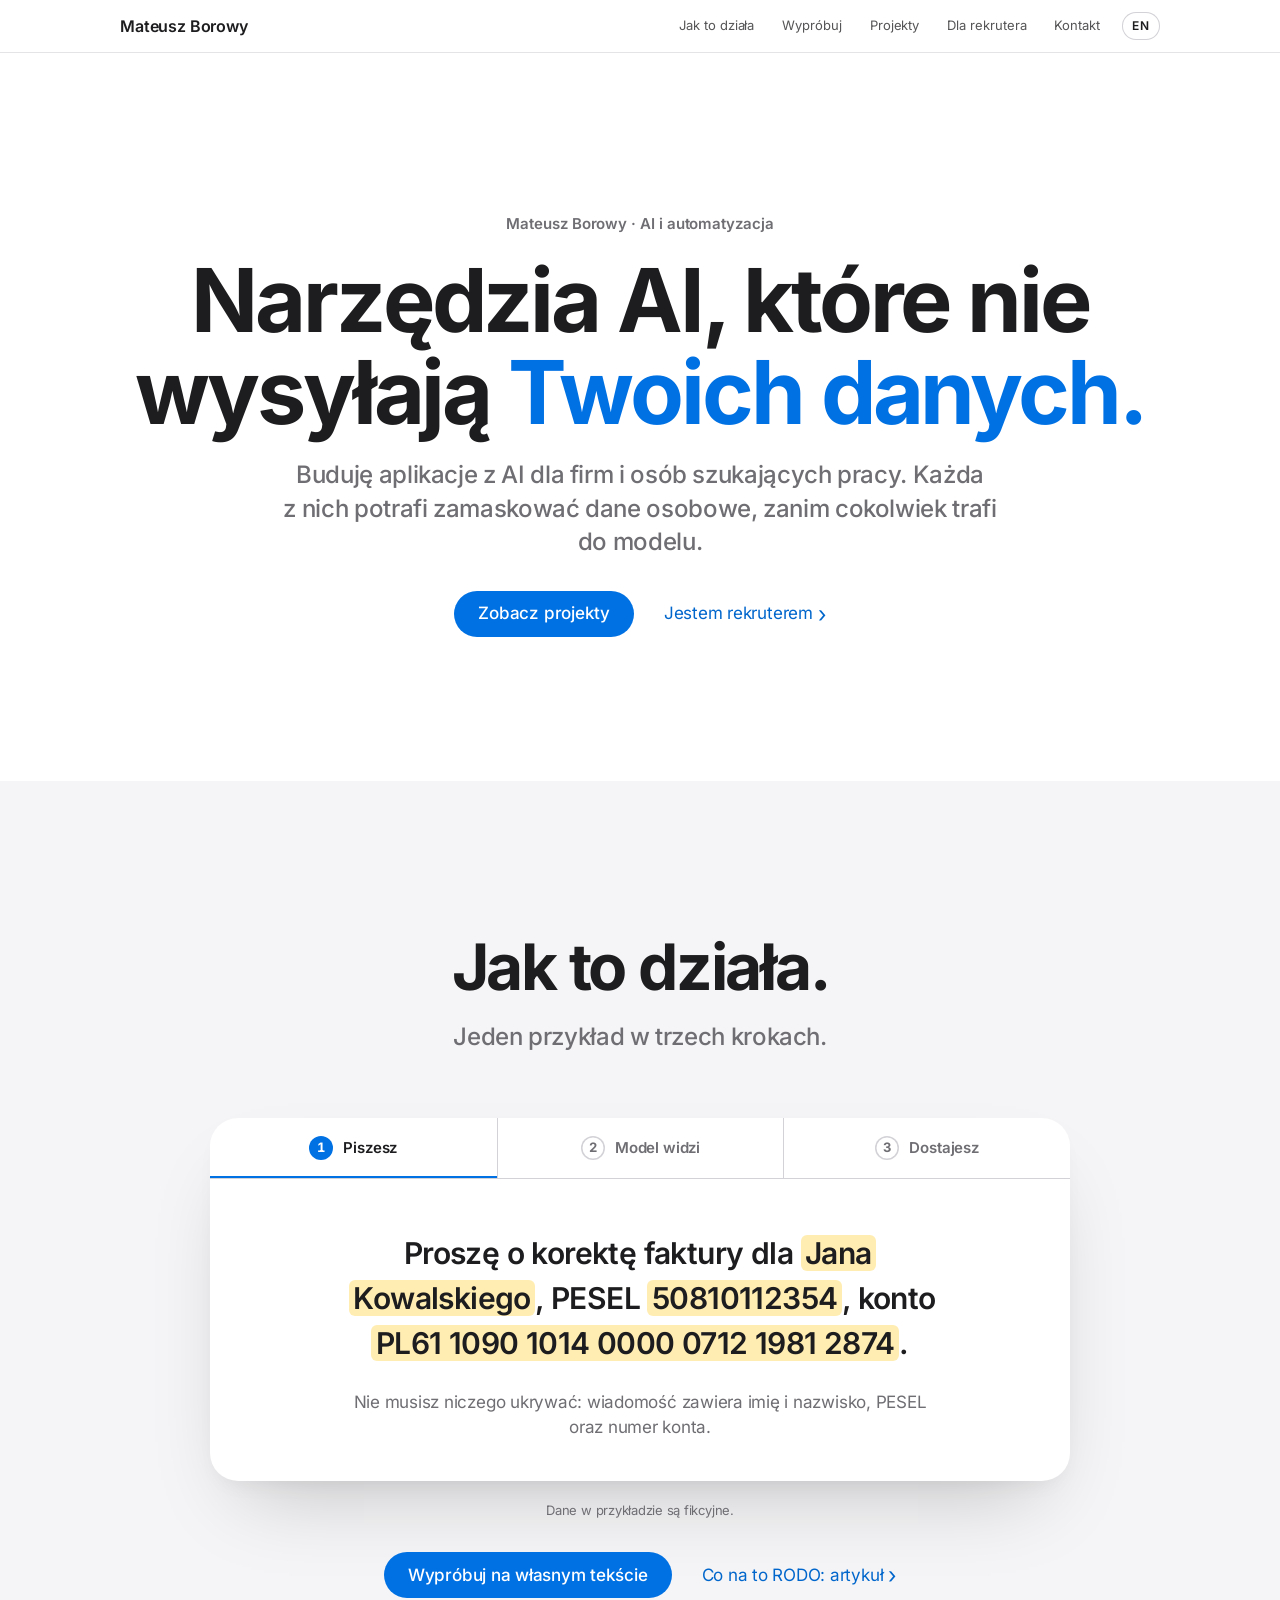
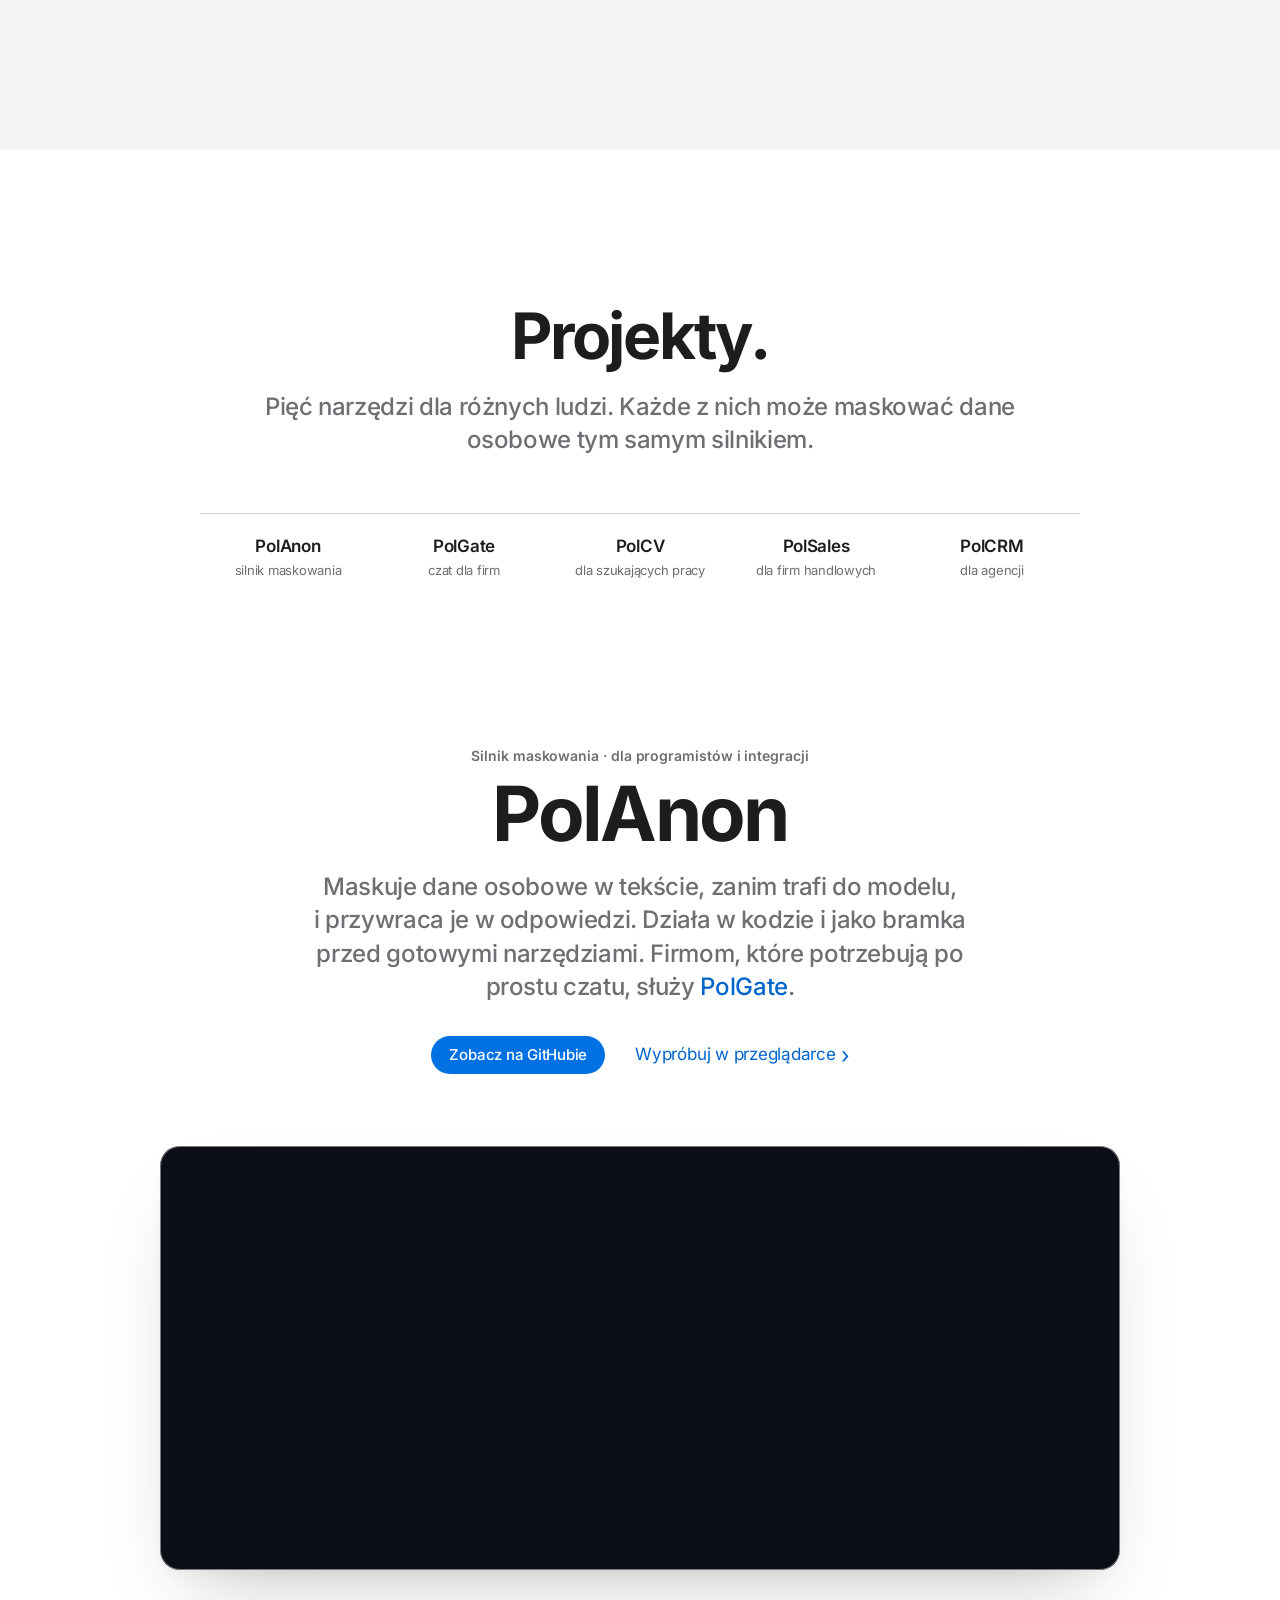
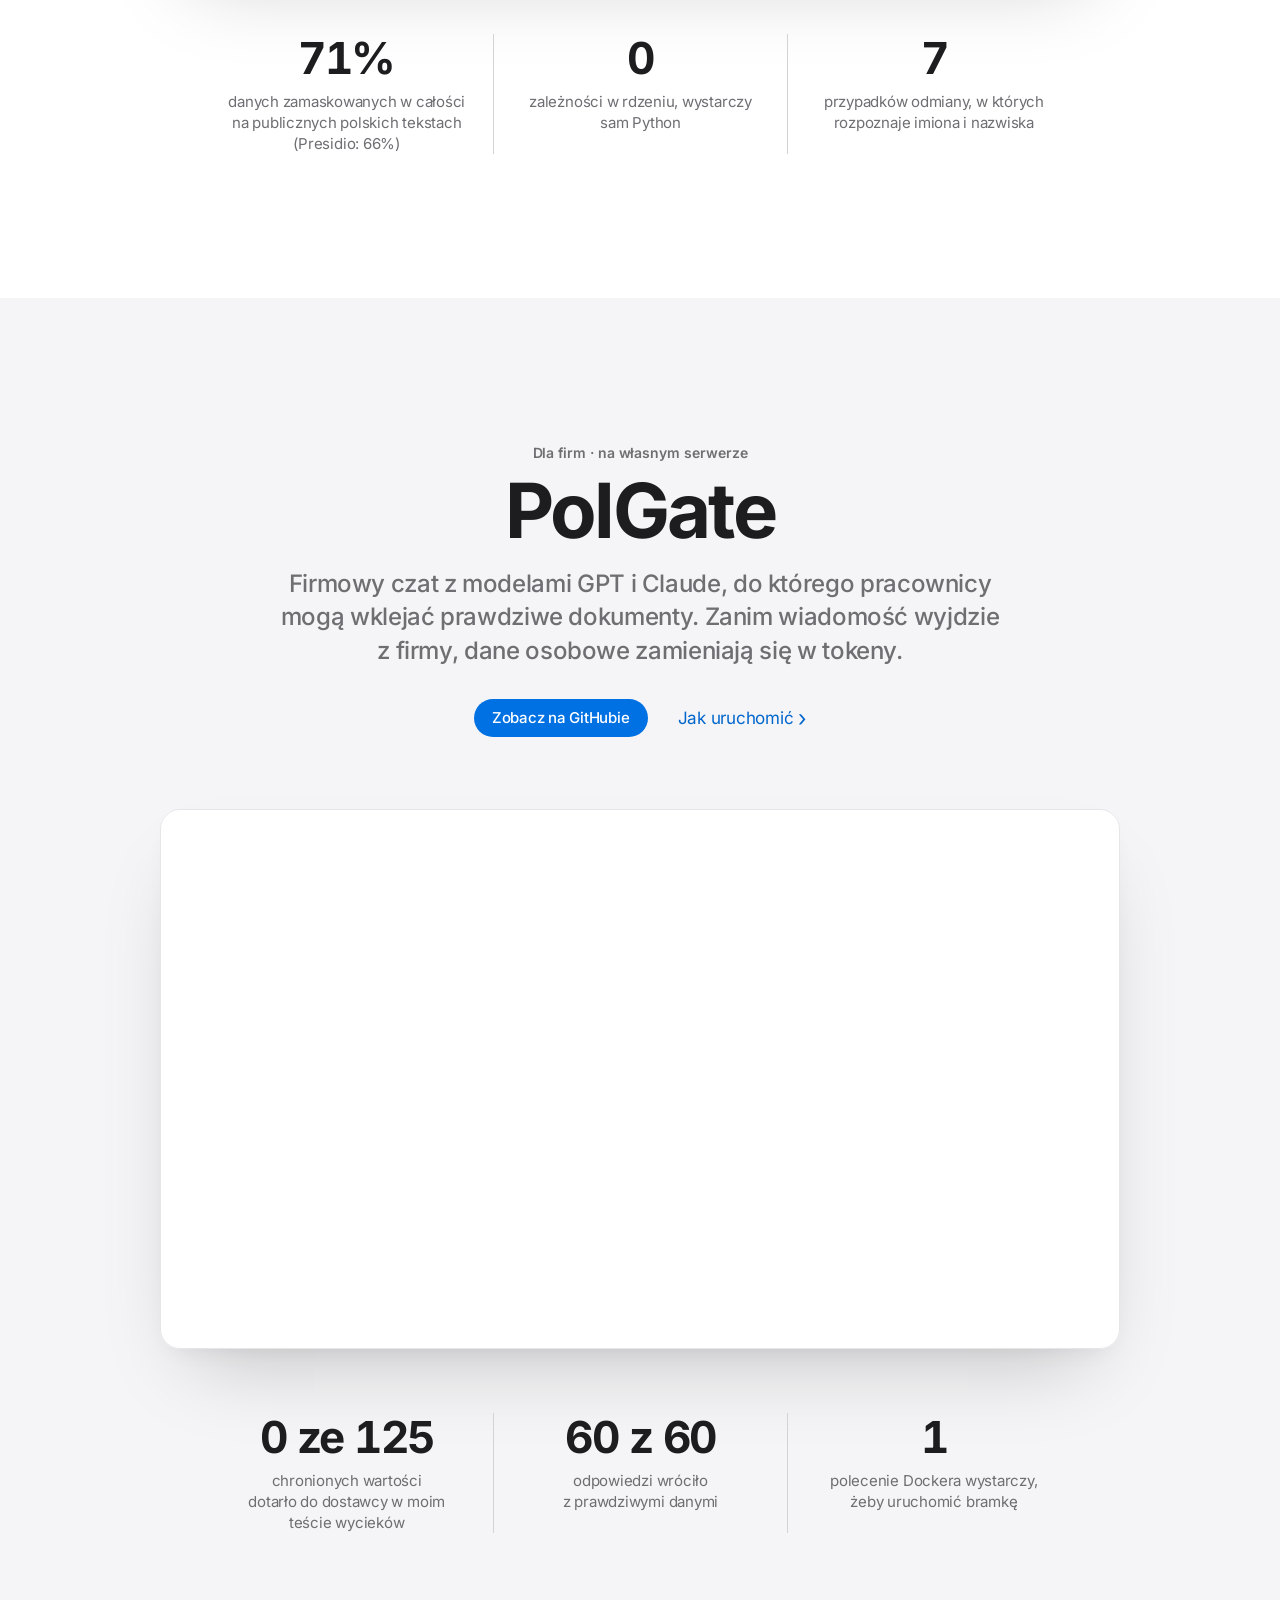
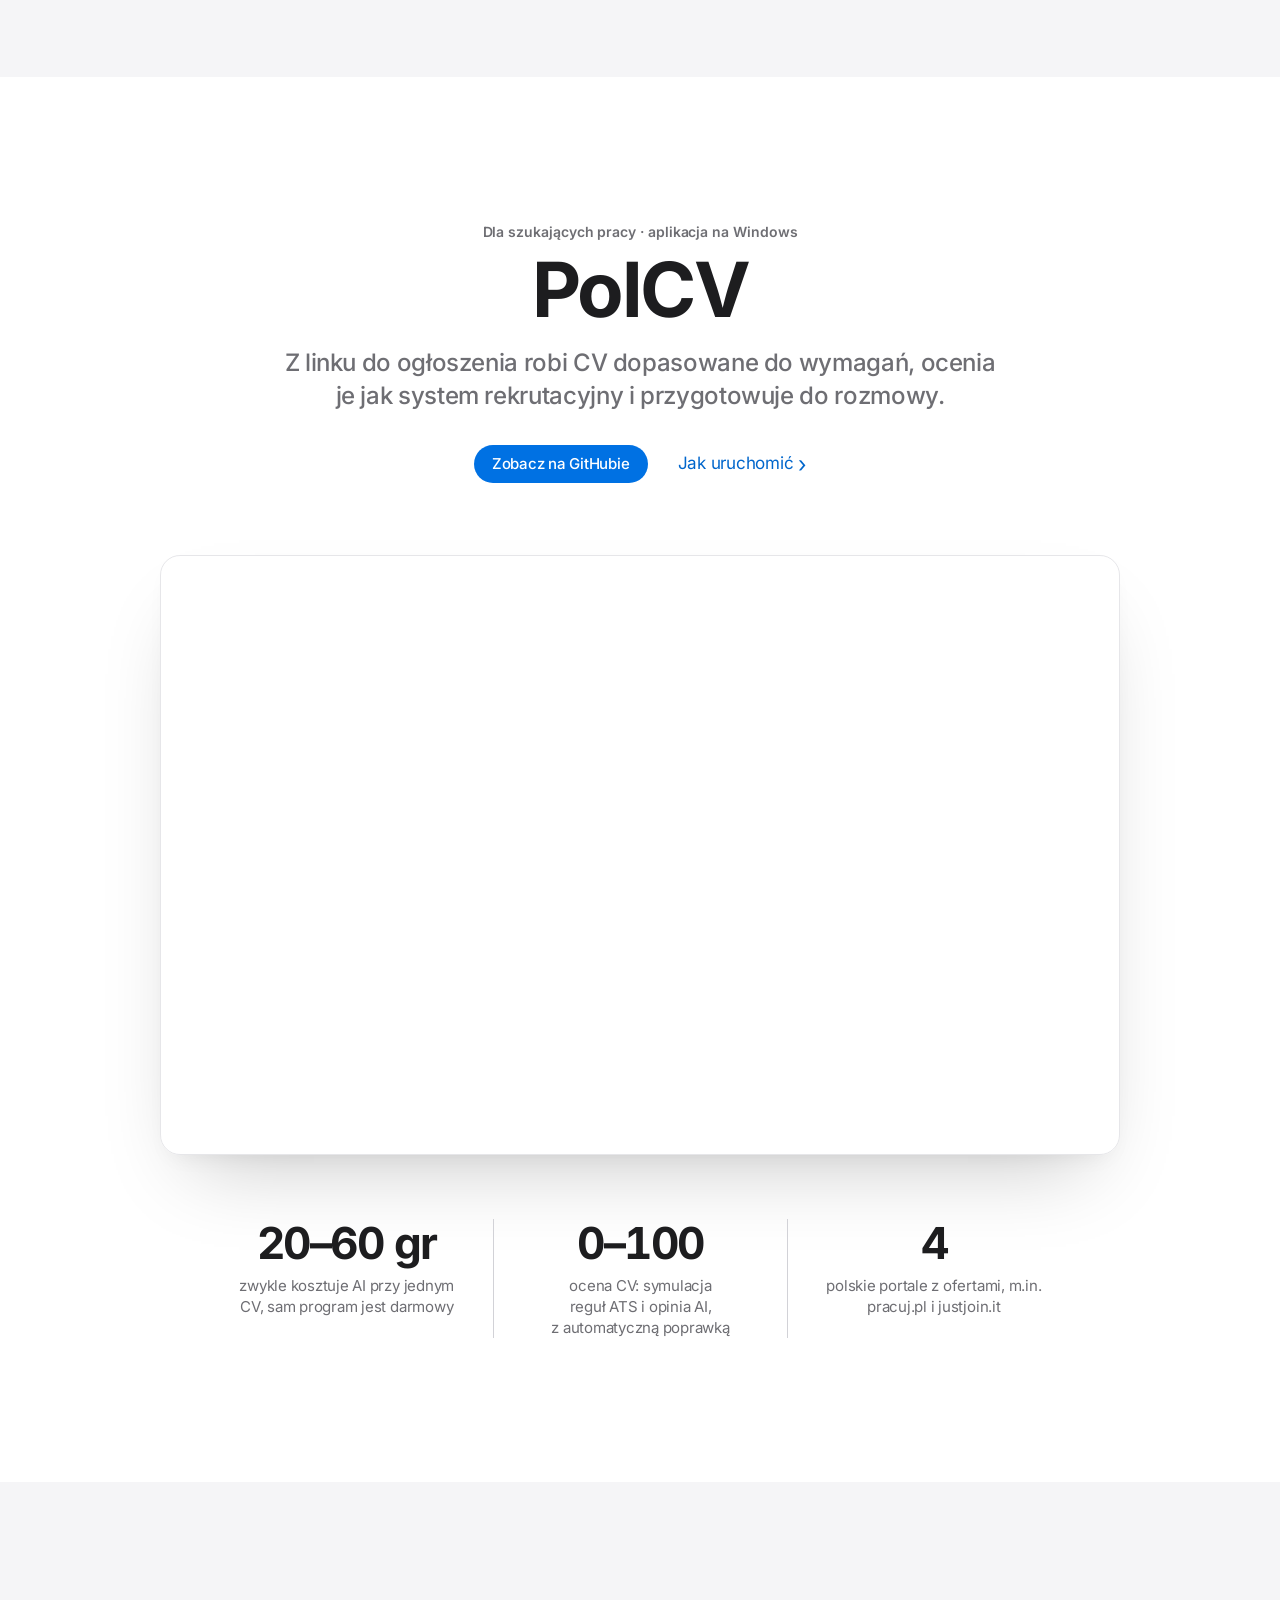
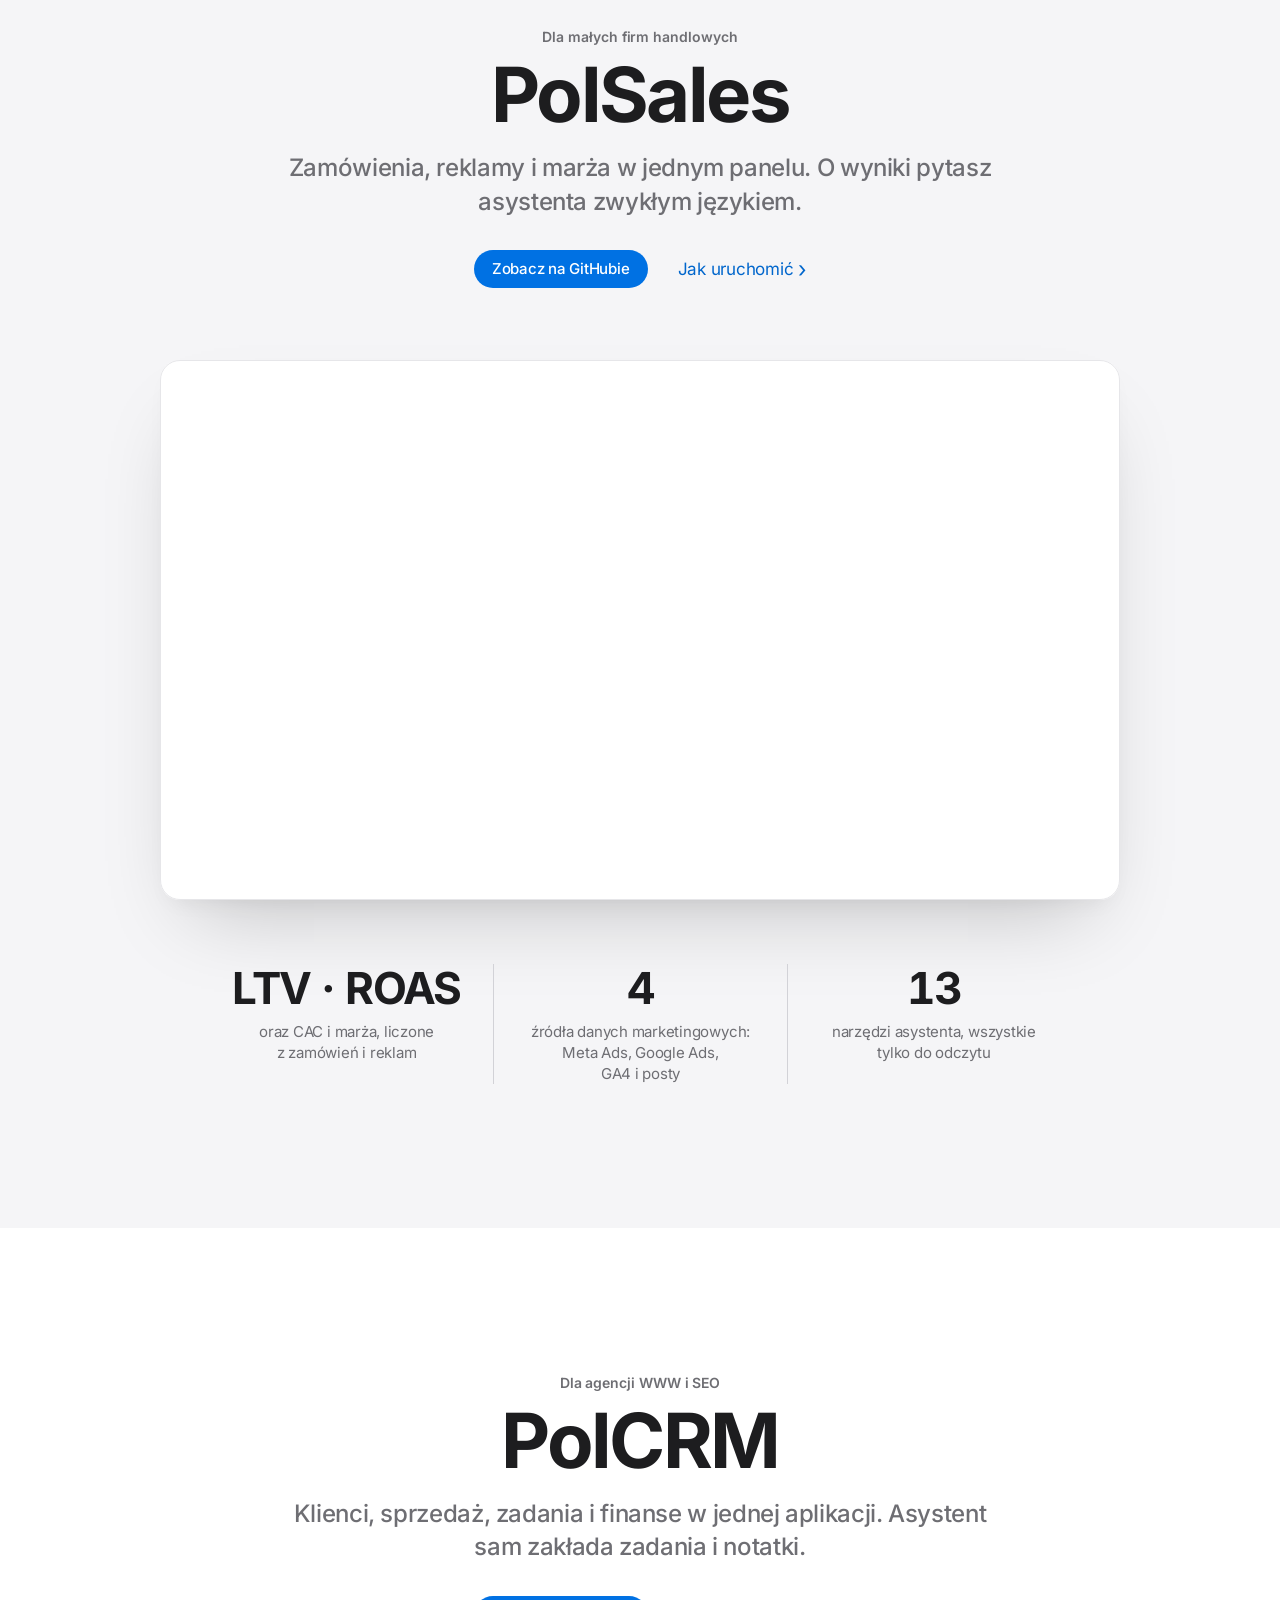
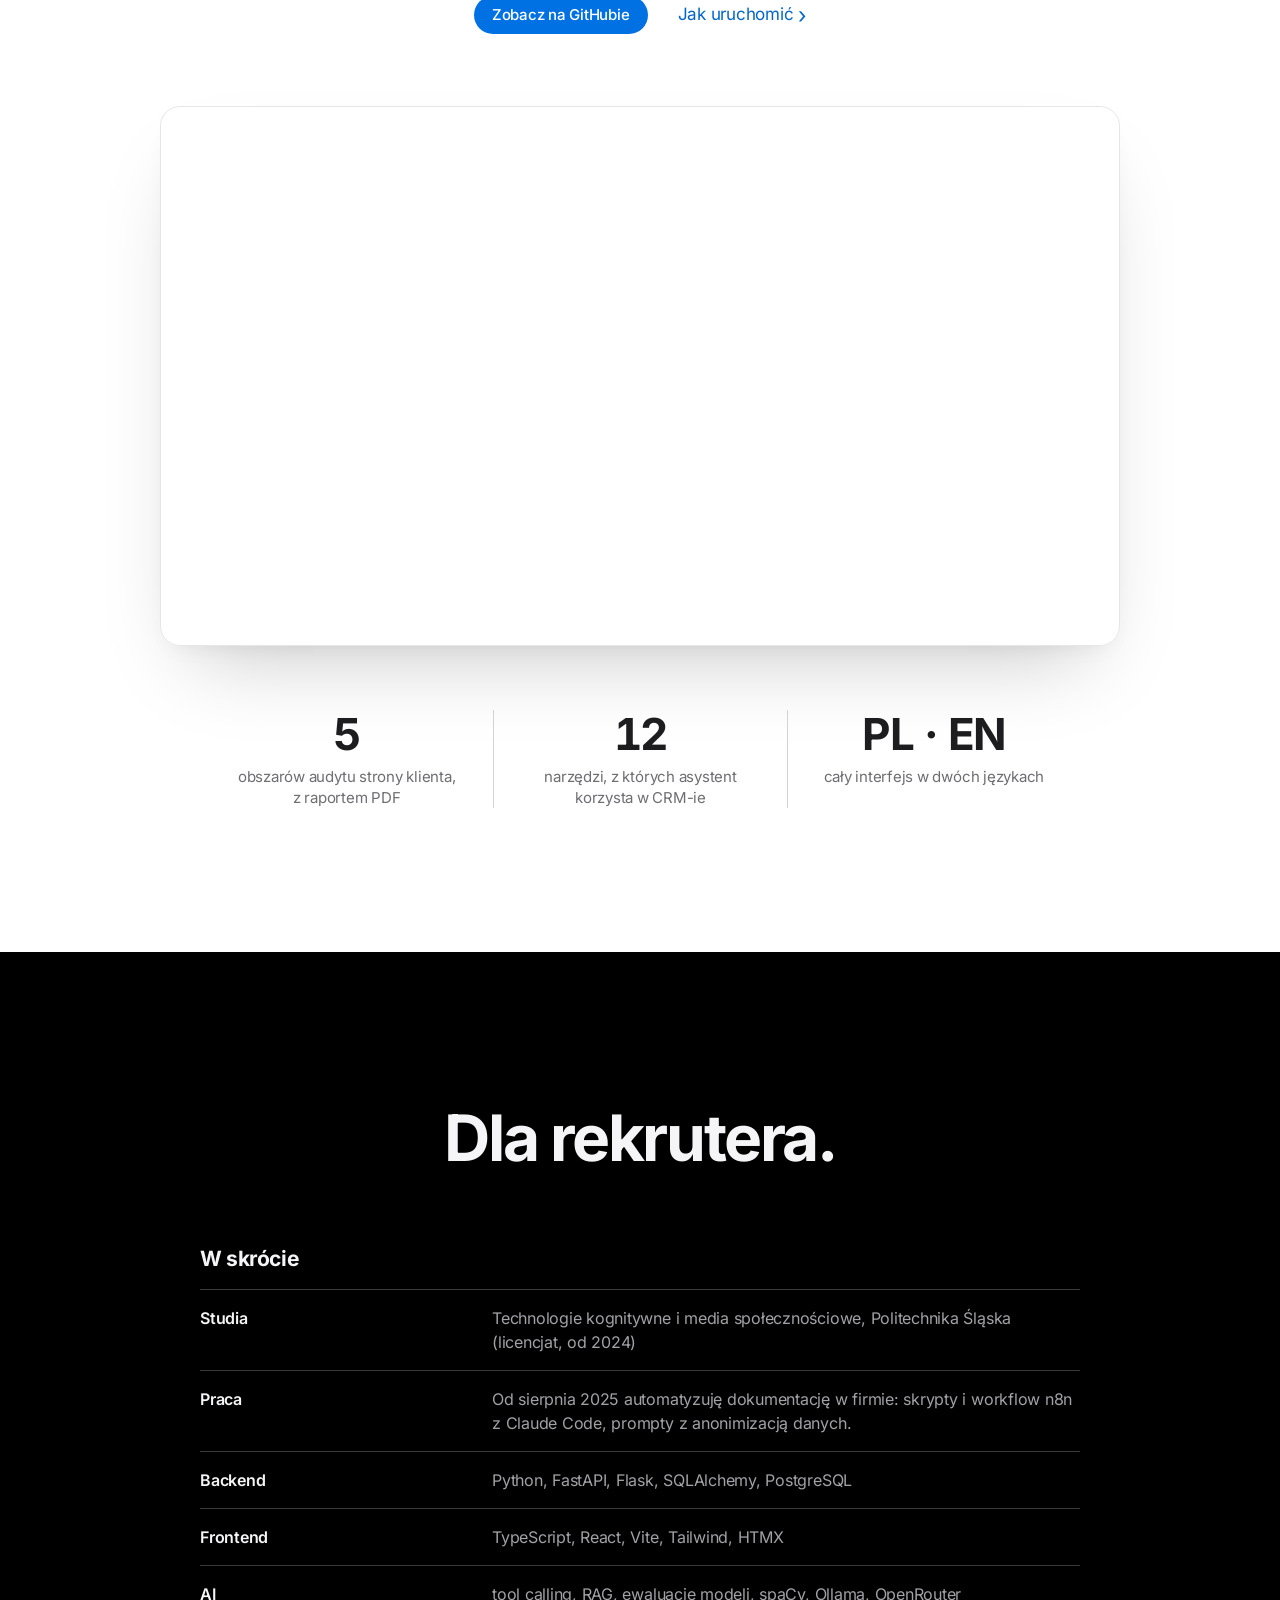
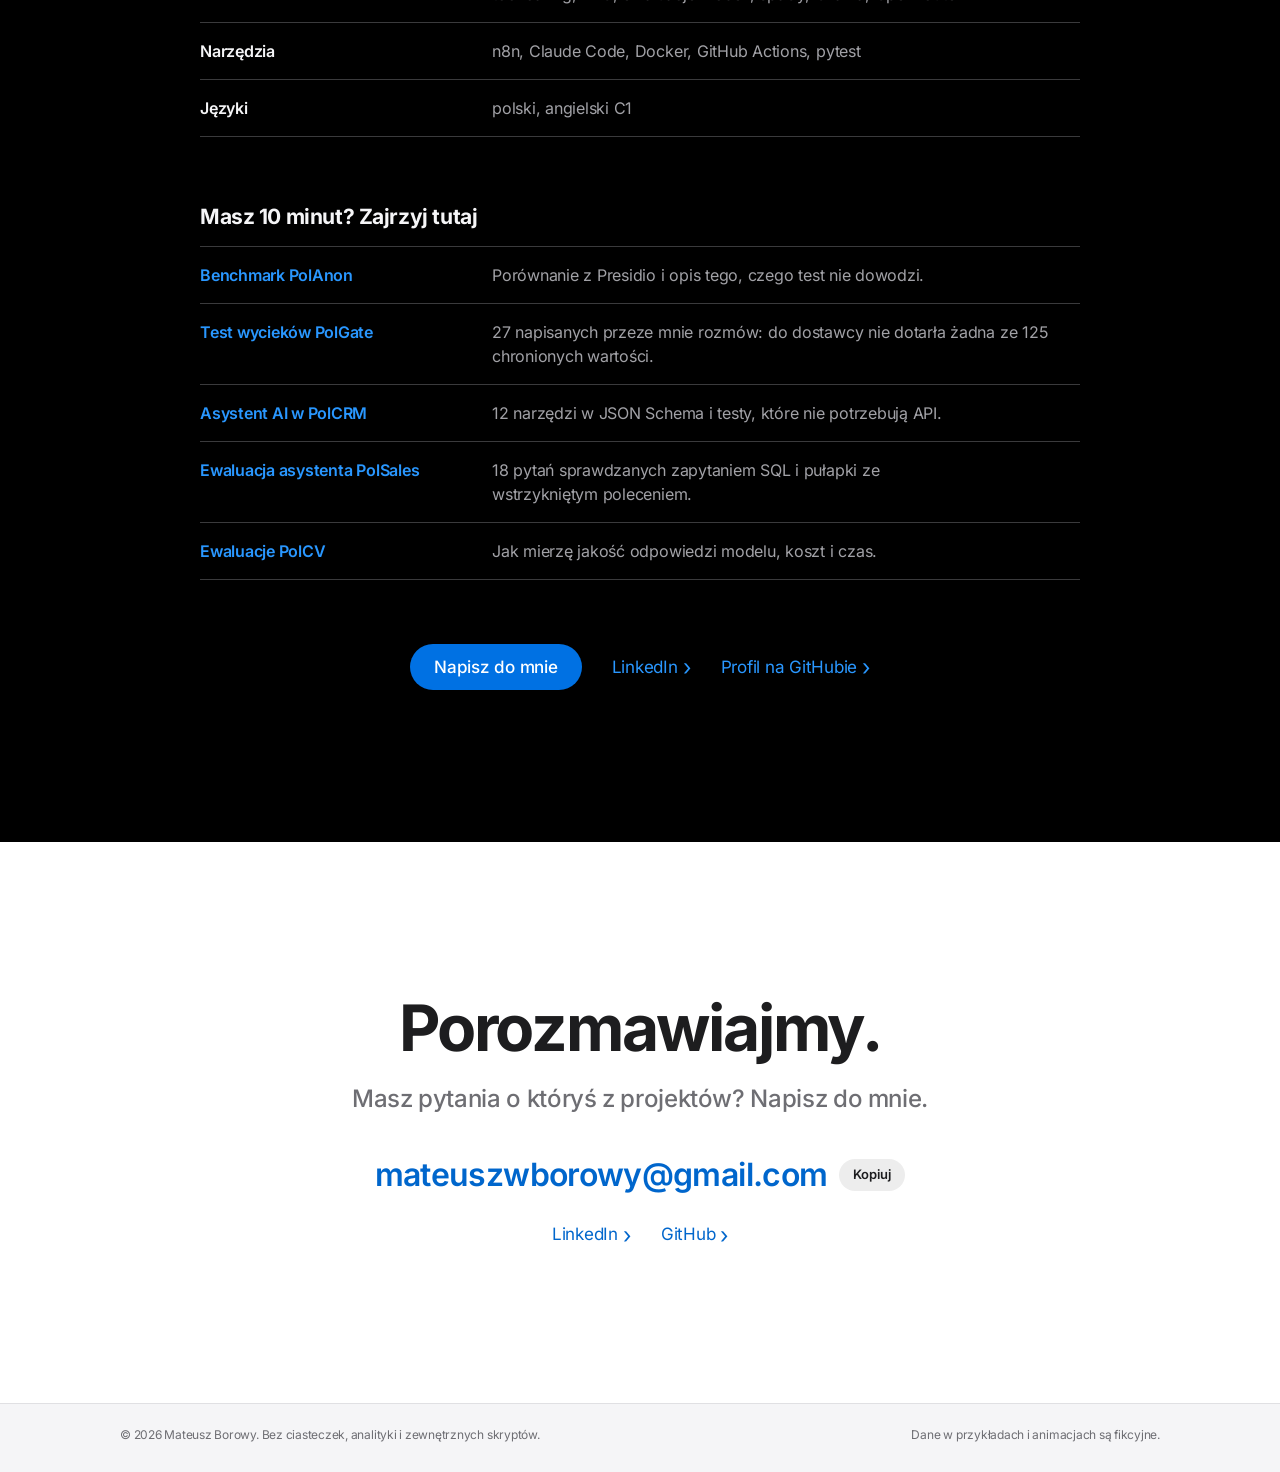
==== index.html @ ce7bba7d "fix: describe PolAnon as the masking engine and send companies to PolGate PolAnon now also runs as a" ====
<!doctype html>
<html lang="pl">
<head>
  <meta charset="utf-8">
  <meta name="viewport" content="width=device-width, initial-scale=1, viewport-fit=cover">
  <!-- Strona ładuje tylko własne pliki. Hash pozwala na jedną linijkę skryptu poniżej;
       po zmianie tej linijki trzeba policzyć hash na nowo (instrukcja w README). -->
  <meta http-equiv="Content-Security-Policy" content="default-src 'self'; script-src 'self' 'sha256-qOhFsq0QMV2REqNwk5hGH5bZE9SkX6gt6yeyKdYPv+U='; style-src 'self'; img-src 'self'; font-src 'self'; connect-src 'self'; object-src 'none'; base-uri 'self'; form-action 'none'">
  <meta name="referrer" content="strict-origin-when-cross-origin">
  <script>document.documentElement.classList.add("js")</script>
  <title>Mateusz Borowy · Projekty</title>
  <meta name="description" content="Narzędzia AI, które maskują dane osobowe, zanim trafią do modelu. Projekty Mateusza Borowego: PolAnon, PolGate, PolCV, PolSales i PolCRM.">
  <meta name="author" content="Mateusz Borowy">
  <meta name="color-scheme" content="light dark">
  <meta name="theme-color" content="#ffffff" media="(prefers-color-scheme: light)">
  <meta name="theme-color" content="#000000" media="(prefers-color-scheme: dark)">
  <link rel="canonical" href="https://boromat.github.io/">
  <link rel="alternate" hreflang="pl" href="https://boromat.github.io/">
  <link rel="alternate" hreflang="en" href="https://boromat.github.io/en/">
  <link rel="alternate" hreflang="x-default" href="https://boromat.github.io/en/">

  <meta property="og:type" content="website">
  <meta property="og:locale" content="pl_PL">
  <meta property="og:locale:alternate" content="en_US">
  <meta property="og:site_name" content="Mateusz Borowy · Projekty">
  <meta property="og:title" content="Narzędzia AI, które nie wysyłają Twoich danych">
  <meta property="og:description" content="Projekty Mateusza Borowego: PolAnon, PolGate, PolCV, PolSales i PolCRM. Dane osobowe są maskowane, zanim trafią do modelu AI.">
  <meta property="og:url" content="https://boromat.github.io/">
  <meta property="og:image" content="https://boromat.github.io/assets/og.png">
  <meta property="og:image:width" content="1200">
  <meta property="og:image:height" content="630">
  <meta property="og:image:alt" content="Napis „Narzędzia AI, które nie wysyłają Twoich danych” i tokeny OSOBA_1, PESEL_1, IBAN_1.">
  <meta name="twitter:card" content="summary_large_image">
  <meta name="twitter:title" content="Narzędzia AI, które nie wysyłają Twoich danych">
  <meta name="twitter:description" content="Projekty Mateusza Borowego: PolAnon, PolGate, PolCV, PolSales i PolCRM.">
  <meta name="twitter:image" content="https://boromat.github.io/assets/og.png">

  <link rel="icon" href="favicon.ico" sizes="32x32">
  <link rel="icon" href="assets/ikona.svg" type="image/svg+xml">
  <link rel="apple-touch-icon" href="assets/apple-touch-icon.png">
  <link rel="manifest" href="site.webmanifest">
  <link rel="stylesheet" href="style.css">
  <script src="script.js" defer></script>

  <script type="application/ld+json">
  {
    "@context": "https://schema.org",
    "@graph": [
      {
        "@type": "Person",
        "@id": "https://boromat.github.io/#person",
        "name": "Mateusz Borowy",
        "url": "https://boromat.github.io/",
        "sameAs": ["https://github.com/boromat", "https://www.linkedin.com/in/mateuszborowy/"],
        "description": "Student Technologii kognitywnych i mediów społecznościowych na Politechnice Śląskiej. Buduje aplikacje z AI, które maskują dane osobowe.",
        "affiliation": { "@type": "CollegeOrUniversity", "name": "Politechnika Śląska" },
        "knowsAbout": ["Python", "FastAPI", "Flask", "SQLAlchemy", "PostgreSQL", "React", "TypeScript", "Docker", "Maskowanie danych osobowych", "Aplikacje z LLM", "Tool calling", "Ewaluacje modeli AI"]
      },
      {
        "@type": "WebSite",
        "@id": "https://boromat.github.io/#website",
        "url": "https://boromat.github.io/",
        "name": "Mateusz Borowy · Projekty",
        "inLanguage": "pl",
        "author": { "@id": "https://boromat.github.io/#person" }
      },
      {
        "@type": "SoftwareSourceCode",
        "@id": "https://boromat.github.io/#polanon",
        "name": "PolAnon",
        "codeRepository": "https://github.com/boromat/polanon",
        "programmingLanguage": "Python",
        "license": "https://opensource.org/licenses/MIT",
        "description": "Biblioteka Pythona i bramka w Dockerze do odwracalnego maskowania polskich danych osobowych w zapytaniach do LLM.",
        "author": { "@id": "https://boromat.github.io/#person" }
      },
      {
        "@type": "SoftwareSourceCode",
        "@id": "https://boromat.github.io/#polgate",
        "name": "PolGate",
        "codeRepository": "https://github.com/boromat/polgate",
        "programmingLanguage": "Python",
        "license": "https://opensource.org/licenses/MIT",
        "description": "Firmowy czat z Claude i GPT na własnym serwerze, który maskuje dane osobowe, zanim trafią do dostawcy AI.",
        "author": { "@id": "https://boromat.github.io/#person" }
      },
      {
        "@type": "SoftwareSourceCode",
        "@id": "https://boromat.github.io/#polcv",
        "name": "PolCV",
        "codeRepository": "https://github.com/boromat/polcv",
        "programmingLanguage": "TypeScript",
        "license": "https://opensource.org/licenses/MIT",
        "description": "Aplikacja na komputer, która dopasowuje CV do konkretnego ogłoszenia o pracę na polskim rynku.",
        "author": { "@id": "https://boromat.github.io/#person" }
      },
      {
        "@type": "SoftwareSourceCode",
        "@id": "https://boromat.github.io/#polsales",
        "name": "PolSales",
        "codeRepository": "https://github.com/boromat/polsales",
        "programmingLanguage": "Python",
        "description": "Panel sprzedaży i marketingu z asystentem AI, który dostaje dane klientów zamaskowane.",
        "author": { "@id": "https://boromat.github.io/#person" }
      },
      {
        "@type": "SoftwareSourceCode",
        "@id": "https://boromat.github.io/#polcrm",
        "name": "PolCRM",
        "codeRepository": "https://github.com/boromat/polcrm",
        "programmingLanguage": "Python",
        "license": "https://opensource.org/licenses/MIT",
        "description": "CRM, lejek sprzedaży i finanse dla małej agencji WWW i SEO, z asystentem AI, który sam wykonuje zadania.",
        "author": { "@id": "https://boromat.github.io/#person" }
      }
    ]
  }
  </script>
</head>
<body>

<a class="skip-link" href="#tresc">Przejdź do treści</a>

<header class="nav" id="top">
  <div class="nav-inner">
    <a class="nav-brand" href="#top">Mateusz Borowy</a>
    <div class="nav-end">
      <nav class="nav-links" id="nav-links" aria-label="Sekcje strony">
        <a href="#jak-to-dziala">Jak to działa</a>
        <a href="demo/">Wypróbuj</a>
        <a href="#projekty">Projekty</a>
        <a href="#rekruter">Dla rekrutera</a>
        <a href="#kontakt">Kontakt</a>
      </nav>
      <a class="lang" href="en/" hreflang="en" lang="en" data-lang-switch>EN<span class="sr-only"> – English version</span></a>
      <button class="nav-toggle" type="button" aria-expanded="false" aria-controls="nav-links">
        <span class="sr-only">Menu</span>
        <span class="bar bar-top" aria-hidden="true"></span><span class="bar bar-bottom" aria-hidden="true"></span>
      </button>
    </div>
  </div>
</header>

<main id="tresc" tabindex="-1">

<!-- ============ 1. HERO: jedno zdanie o tym, co robię ============ -->
<section class="hero" aria-labelledby="hero-title">
  <div class="wrap">
    <p class="eyebrow">Mateusz Borowy · AI i&nbsp;automatyzacja</p>
    <h1 class="hero-title" id="hero-title">Narzędzia AI, które nie wysyłają <span class="accent-text">Twoich danych.</span></h1>
    <p class="lead">Buduję aplikacje z&nbsp;AI dla firm i&nbsp;osób szukających pracy. Każda z&nbsp;nich potrafi zamaskować dane osobowe, zanim cokolwiek trafi do modelu.</p>
    <div class="cta-row">
      <a class="btn" href="#projekty">Zobacz projekty</a>
      <a class="more" href="#rekruter">Jestem rekruterem</a>
    </div>
  </div>
</section>

<!-- ============ 2. JAK TO DZIAŁA: trzy kroki na jednym przykładzie ============ -->
<section class="section alt" id="jak-to-dziala" aria-labelledby="jak-title">
  <div class="wrap">
    <h2 class="display center" id="jak-title">Jak to działa.</h2>
    <p class="lead center">Jeden przykład w&nbsp;trzech krokach.</p>

    <!-- Bez JavaScriptu wszystkie trzy kroki są widoczne jeden pod drugim; skrypt zamienia je w przełącznik. -->
    <div class="demo" id="demo">
      <div class="steps-switch" role="group" aria-label="Krok przykładu">
        <button type="button" data-step="1" aria-pressed="true"><span class="n" aria-hidden="true">1</span>Piszesz</button>
        <button type="button" data-step="2" aria-pressed="false"><span class="n" aria-hidden="true">2</span>Model widzi</button>
        <button type="button" data-step="3" aria-pressed="false"><span class="n" aria-hidden="true">3</span>Dostajesz</button>
      </div>

      <div class="demo-stage">
        <div class="demo-step" data-step-panel="1">
          <h3 class="demo-label">1. Piszesz</h3>
          <p class="demo-text">Proszę o&nbsp;korektę faktury dla <mark>Jana Kowalskiego</mark>, PESEL <mark>50810112354</mark>, konto <mark>PL61 1090 1014 0000 0712 1981 2874</mark>.</p>
          <p class="demo-caption">Nie musisz niczego ukrywać: wiadomość zawiera imię i&nbsp;nazwisko, PESEL oraz numer konta.</p>
        </div>
        <div class="demo-step" data-step-panel="2">
          <h3 class="demo-label">2. Model widzi</h3>
          <p class="demo-text">Proszę o&nbsp;korektę faktury dla <code class="tok">&lt;OSOBA_1&gt;</code>, PESEL <code class="tok">&lt;PESEL_1&gt;</code>, konto <code class="tok">&lt;IBAN_1&gt;</code>.</p>
          <p class="demo-caption">Zanim tekst trafi do modelu (np. GPT albo Claude), dane osobowe zamieniają się w&nbsp;tokeny. Dostawca AI dostaje tokeny zamiast danych.</p>
        </div>
        <div class="demo-step" data-step-panel="3">
          <h3 class="demo-label">3. Dostajesz</h3>
          <p class="demo-text">Korekta faktury dla <mark>Jana Kowalskiego</mark> jest gotowa. Zwrot trafi na konto <mark>PL61 1090 1014 0000 0712 1981 2874</mark>.</p>
          <p class="demo-caption">Model odpowiada tokenami, a&nbsp;prawdziwe dane wracają na swoje miejsce. Tabela tokenów nie opuszcza Twojego komputera ani serwera.</p>
        </div>
      </div>
    </div>
    <p class="fineprint center">Dane w&nbsp;przykładzie są fikcyjne.</p>
    <div class="cta-row">
      <a class="btn" href="demo/">Wypróbuj na własnym tekście</a>
      <a class="more" href="artykuly/chatgpt-claude-rodo/">Co na to RODO: artykuł</a>
    </div>
  </div>
</section>

<!-- ============ 3. PROJEKTY ============ -->
<section id="projekty" aria-labelledby="projekty-title">
  <div class="section-head">
    <div class="wrap">
      <h2 class="display center" id="projekty-title">Projekty.</h2>
      <p class="lead center">Pięć narzędzi dla różnych ludzi. Każde z&nbsp;nich może maskować dane osobowe tym samym silnikiem.</p>

      <nav class="strip" aria-label="Lista projektów">
        <a href="#polanon"><strong>PolAnon</strong><span>silnik maskowania</span></a>
        <a href="#polgate"><strong>PolGate</strong><span>czat dla firm</span></a>
        <a href="#polcv"><strong>PolCV</strong><span>dla szukających pracy</span></a>
        <a href="#polsales"><strong>PolSales</strong><span>dla firm handlowych</span></a>
        <a href="#polcrm"><strong>PolCRM</strong><span>dla agencji</span></a>
      </nav>
    </div>
  </div>

  <article class="product" id="polanon" aria-labelledby="polanon-title">
    <div class="wrap">
      <header class="product-head reveal">
        <p class="eyebrow">Silnik maskowania · dla programistów i&nbsp;integracji</p>
        <h3 class="product-name" id="polanon-title">PolAnon</h3>
        <p class="tagline">Maskuje dane osobowe w&nbsp;tekście, zanim trafi do modelu, i&nbsp;przywraca je w&nbsp;odpowiedzi. Działa w&nbsp;kodzie i&nbsp;jako bramka przed gotowymi narzędziami. Firmom, które potrzebują po prostu czatu, służy <a href="#polgate">PolGate</a>.</p>
        <div class="cta-row">
          <a class="btn btn-small" href="https://github.com/boromat/polanon" target="_blank" rel="noopener">Zobacz na GitHubie<span class="sr-only">: PolAnon</span></a>
          <a class="more" href="demo/">Wypróbuj w&nbsp;przeglądarce<span class="sr-only">: PolAnon</span></a>
        </div>
      </header>
      <figure class="shot reveal">
        <picture>
          <source media="(prefers-reduced-motion: reduce)" srcset="assets/polanon-poster.webp" type="image/webp">
          <img src="assets/polanon.webp" width="943" height="417" loading="lazy" decoding="async" alt="Terminal: PolAnon zamienia imię, PESEL i numer konta na tokeny, a potem przywraca je w odpowiedzi modelu.">
        </picture>
      </figure>
      <ul class="facts reveal">
        <li><strong>71%</strong><span>danych zamaskowanych w&nbsp;całości na publicznych polskich tekstach (Presidio: 66%)</span></li>
        <li><strong>0</strong><span>zależności w&nbsp;rdzeniu, wystarczy sam Python</span></li>
        <li><strong>7</strong><span>przypadków odmiany, w&nbsp;których rozpoznaje imiona i&nbsp;nazwiska</span></li>
      </ul>
    </div>
  </article>

  <article class="product alt" id="polgate" aria-labelledby="polgate-title">
    <div class="wrap">
      <header class="product-head reveal">
        <p class="eyebrow">Dla firm · na własnym serwerze</p>
        <h3 class="product-name" id="polgate-title">PolGate</h3>
        <p class="tagline">Firmowy czat z&nbsp;modelami GPT i&nbsp;Claude, do którego pracownicy mogą wklejać prawdziwe dokumenty. Zanim wiadomość wyjdzie z&nbsp;firmy, dane osobowe zamieniają się w&nbsp;tokeny.</p>
        <div class="cta-row">
          <a class="btn btn-small" href="https://github.com/boromat/polgate" target="_blank" rel="noopener">Zobacz na GitHubie<span class="sr-only">: PolGate</span></a>
          <a class="more" href="https://github.com/boromat/polgate#try-it" target="_blank" rel="noopener">Jak uruchomić<span class="sr-only"> PolGate</span></a>
        </div>
      </header>
      <figure class="shot reveal">
        <picture>
          <source media="(prefers-reduced-motion: reduce)" srcset="assets/polgate-poster.webp" type="image/webp">
          <img src="assets/polgate.webp" width="1920" height="1080" loading="lazy" decoding="async" alt="Czat PolGate: wiadomość z&nbsp;imieniem, PESEL-em i&nbsp;numerem konta trafia do modelu jako tokeny, a&nbsp;odpowiedź wraca z&nbsp;oryginalnymi danymi.">
        </picture>
      </figure>
      <ul class="facts reveal">
        <li><strong>0 ze 125</strong><span>chronionych wartości dotarło do dostawcy w&nbsp;moim teście wycieków</span></li>
        <li><strong>60 z&nbsp;60</strong><span>odpowiedzi wróciło z&nbsp;prawdziwymi danymi</span></li>
        <li><strong>1</strong><span>polecenie Dockera wystarczy, żeby uruchomić bramkę</span></li>
      </ul>
    </div>
  </article>

  <article class="product" id="polcv" aria-labelledby="polcv-title">
    <div class="wrap">
      <header class="product-head reveal">
        <p class="eyebrow">Dla szukających pracy · aplikacja na Windows</p>
        <h3 class="product-name" id="polcv-title">PolCV</h3>
        <p class="tagline">Z&nbsp;linku do ogłoszenia robi CV dopasowane do wymagań, ocenia je jak system rekrutacyjny i&nbsp;przygotowuje do rozmowy.</p>
        <div class="cta-row">
          <a class="btn btn-small" href="https://github.com/boromat/polcv" target="_blank" rel="noopener">Zobacz na GitHubie<span class="sr-only">: PolCV</span></a>
          <a class="more" href="https://github.com/boromat/polcv#uruchomienie-windows" target="_blank" rel="noopener">Jak uruchomić<span class="sr-only"> PolCV</span></a>
        </div>
      </header>
      <figure class="shot reveal">
        <picture>
          <source media="(prefers-reduced-motion: reduce)" srcset="assets/polcv-poster.webp" type="image/webp">
          <img src="assets/polcv.webp" width="958" height="599" loading="lazy" decoding="async" alt="PolCV: wklejenie ogłoszenia, pytania o braki w profilu, CV z podglądem na żywo i raport z oceną.">
        </picture>
      </figure>
      <ul class="facts reveal">
        <li><strong>20–60&nbsp;gr</strong><span>zwykle kosztuje AI przy jednym CV, sam program jest darmowy</span></li>
        <li><strong>0–100</strong><span>ocena CV: symulacja reguł ATS i&nbsp;opinia AI, z&nbsp;automatyczną poprawką</span></li>
        <li><strong>4</strong><span>polskie portale z&nbsp;ofertami, m.in. pracuj.pl i&nbsp;justjoin.it</span></li>
      </ul>
    </div>
  </article>

  <article class="product alt" id="polsales" aria-labelledby="polsales-title">
    <div class="wrap">
      <header class="product-head reveal">
        <p class="eyebrow">Dla małych firm handlowych</p>
        <h3 class="product-name" id="polsales-title">PolSales</h3>
        <p class="tagline">Zamówienia, reklamy i&nbsp;marża w&nbsp;jednym panelu. O&nbsp;wyniki pytasz asystenta zwykłym językiem.</p>
        <div class="cta-row">
          <a class="btn btn-small" href="https://github.com/boromat/polsales" target="_blank" rel="noopener">Zobacz na GitHubie<span class="sr-only">: PolSales</span></a>
          <a class="more" href="https://github.com/boromat/polsales#uruchomienie" target="_blank" rel="noopener">Jak uruchomić<span class="sr-only"> PolSales</span></a>
        </div>
      </header>
      <figure class="shot reveal">
        <picture>
          <source media="(prefers-reduced-motion: reduce)" srcset="assets/polsales-poster.webp" type="image/webp">
          <img src="assets/polsales.webp" width="1920" height="1080" loading="lazy" decoding="async" alt="PolSales: panel sprzedaży z wykresami i asystent AI odpowiadający na pytania o klientów.">
        </picture>
      </figure>
      <ul class="facts reveal">
        <li><strong>LTV · ROAS</strong><span>oraz CAC i&nbsp;marża, liczone z&nbsp;zamówień i&nbsp;reklam</span></li>
        <li><strong>4</strong><span>źródła danych marketingowych: Meta Ads, Google Ads, GA4 i&nbsp;posty</span></li>
        <li><strong>13</strong><span>narzędzi asystenta, wszystkie tylko do odczytu</span></li>
      </ul>
    </div>
  </article>

  <article class="product" id="polcrm" aria-labelledby="polcrm-title">
    <div class="wrap">
      <header class="product-head reveal">
        <p class="eyebrow">Dla agencji WWW i&nbsp;SEO</p>
        <h3 class="product-name" id="polcrm-title">PolCRM</h3>
        <p class="tagline">Klienci, sprzedaż, zadania i&nbsp;finanse w&nbsp;jednej aplikacji. Asystent sam zakłada zadania i&nbsp;notatki.</p>
        <div class="cta-row">
          <a class="btn btn-small" href="https://github.com/boromat/polcrm" target="_blank" rel="noopener">Zobacz na GitHubie<span class="sr-only">: PolCRM</span></a>
          <a class="more" href="https://github.com/boromat/polcrm#uruchomienie-lokalnie" target="_blank" rel="noopener">Jak uruchomić<span class="sr-only"> PolCRM</span></a>
        </div>
      </header>
      <figure class="shot reveal">
        <picture>
          <source media="(prefers-reduced-motion: reduce)" srcset="assets/polcrm-poster.webp" type="image/webp">
          <img src="assets/polcrm.webp" width="1920" height="1080" loading="lazy" decoding="async" alt="PolCRM: dashboard zespołu, lista firm, lejek sprzedaży, zadania, finanse i asystent AI.">
        </picture>
      </figure>
      <ul class="facts reveal">
        <li><strong>5</strong><span>obszarów audytu strony klienta, z&nbsp;raportem PDF</span></li>
        <li><strong>12</strong><span>narzędzi, z&nbsp;których asystent korzysta w&nbsp;CRM-ie</span></li>
        <li><strong>PL · EN</strong><span>cały interfejs w&nbsp;dwóch językach</span></li>
      </ul>
    </div>
  </article>
</section>

<!-- ============ 4. DLA REKRUTERA ============ -->
<section class="section theme-dark" id="rekruter" aria-labelledby="rekruter-title">
  <div class="wrap">
    <h2 class="display center" id="rekruter-title">Dla rekrutera.</h2>

    <div class="recruit">
      <div class="recruit-col">
        <h3 class="col-title">W&nbsp;skrócie</h3>
        <dl class="stack">
          <div><dt>Studia</dt><dd>Technologie kognitywne i&nbsp;media społecznościowe, Politechnika Śląska (licencjat, od 2024)</dd></div>
          <div><dt>Praca</dt><dd>Od sierpnia 2025 automatyzuję dokumentację w&nbsp;firmie: skrypty i&nbsp;workflow n8n z&nbsp;Claude Code, prompty z&nbsp;anonimizacją danych.</dd></div>
          <div><dt>Backend</dt><dd>Python, FastAPI, Flask, SQLAlchemy, PostgreSQL</dd></div>
          <div><dt>Frontend</dt><dd>TypeScript, React, Vite, Tailwind, HTMX</dd></div>
          <div><dt>AI</dt><dd><span lang="en">tool calling</span>, RAG, ewaluacje modeli, spaCy, Ollama, OpenRouter</dd></div>
          <div><dt>Narzędzia</dt><dd>n8n, Claude Code, Docker, GitHub Actions, pytest</dd></div>
          <div><dt>Języki</dt><dd>polski, angielski C1</dd></div>
        </dl>
      </div>
      <div class="recruit-col">
        <h3 class="col-title">Masz 10 minut? Zajrzyj tutaj</h3>
        <ol class="links">
          <li><a href="https://github.com/boromat/polanon/blob/main/benchmarks/README.md" target="_blank" rel="noopener">Benchmark PolAnon</a><span>Porównanie z&nbsp;Presidio i&nbsp;opis tego, czego test nie dowodzi.</span></li>
          <li><a href="https://github.com/boromat/polgate/blob/main/evals/README.md" target="_blank" rel="noopener">Test wycieków PolGate</a><span>27 napisanych przeze mnie rozmów: do dostawcy nie dotarła żadna ze 125 chronionych wartości.</span></li>
          <li><a href="https://github.com/boromat/polcrm/blob/main/ai_assistant.py" target="_blank" rel="noopener">Asystent AI w&nbsp;PolCRM</a><span>12 narzędzi w&nbsp;JSON Schema i&nbsp;testy, które nie potrzebują API.</span></li>
          <li><a href="https://github.com/boromat/polsales/blob/main/evals/README.md" target="_blank" rel="noopener">Ewaluacja asystenta PolSales</a><span>18 pytań sprawdzanych zapytaniem SQL i&nbsp;pułapki ze wstrzykniętym poleceniem.</span></li>
          <li><a href="https://github.com/boromat/polcv/blob/main/evals/README.md" target="_blank" rel="noopener">Ewaluacje PolCV</a><span>Jak mierzę jakość odpowiedzi modelu, koszt i&nbsp;czas.</span></li>
        </ol>
      </div>
    </div>

    <div class="cta-row">
      <a class="btn" href="#kontakt">Napisz do mnie</a>
      <a class="more" href="https://www.linkedin.com/in/mateuszborowy/" target="_blank" rel="noopener">LinkedIn</a>
      <a class="more" href="https://github.com/boromat" target="_blank" rel="noopener">Profil na GitHubie</a>
    </div>
  </div>
</section>

<!-- ============ 5. KONTAKT ============ -->
<section class="section" id="kontakt" aria-labelledby="kontakt-title">
  <div class="wrap center">
    <h2 class="display" id="kontakt-title">Porozmawiajmy.</h2>
    <p class="lead">Masz pytania o&nbsp;któryś z&nbsp;projektów? Napisz do mnie.</p>
    <p class="mail">
      <a href="mailto:mateuszwborowy@gmail.com">mateuszwborowy@gmail.com</a>
      <button type="button" class="copy" data-copy="mateuszwborowy@gmail.com">Kopiuj<span class="sr-only"> adres e-mail</span></button>
    </p>
    <div class="cta-row">
      <a class="more" href="https://www.linkedin.com/in/mateuszborowy/" target="_blank" rel="noopener">LinkedIn</a>
      <a class="more" href="https://github.com/boromat" target="_blank" rel="noopener">GitHub</a>
    </div>
  </div>
</section>

</main>

<footer class="footer">
  <div class="wrap footer-inner">
    <p>© 2026 Mateusz Borowy. Bez ciasteczek, analityki i&nbsp;zewnętrznych skryptów.</p>
    <p>Dane w&nbsp;przykładach i&nbsp;animacjach są fikcyjne.</p>
  </div>
</footer>

<p class="sr-only" id="status" role="status" aria-live="polite"></p>

</body>
</html>
---- style.css ----
/* =========================================================
   Mateusz Borowy · Projekty
   Układ: jedna myśl na sekcję. Sekcje na przemian białe i jasnoszare,
   jedna czarna (dla rekrutera). Projekty jak karty produktów:
   nazwa, jedno zdanie, duży obraz, trzy liczby. Jeden akcent: niebieski.
   Kolory i rozmiary zmieniasz w zmiennych poniżej.
   ========================================================= */

/* ---------- Fonty (Inter, lokalnie, licencja OFL – assets/fonts) ---------- */
@font-face { font-family: "Inter"; font-style: normal; font-weight: 400; font-display: swap;
  src: url("assets/fonts/inter-latin-400-normal.woff2") format("woff2");
  unicode-range: U+0000-00FF, U+0131, U+0152-0153, U+02BB-02BC, U+02C6, U+02DA, U+02DC, U+0304, U+0308, U+0329, U+2000-206F, U+20AC, U+2122, U+2191, U+2193, U+2212, U+2215, U+FEFF, U+FFFD; }
@font-face { font-family: "Inter"; font-style: normal; font-weight: 400; font-display: swap;
  src: url("assets/fonts/inter-latin-ext-400-normal.woff2") format("woff2");
  unicode-range: U+0100-02BA, U+02BD-02C5, U+02C7-02CC, U+02CE-02D7, U+02DD-02FF, U+0304, U+0308, U+0329, U+1D00-1DBF, U+1E00-1E9F, U+1EF2-1EFF, U+2020, U+20A0-20AB, U+20AD-20C0, U+2113, U+2C60-2C7F, U+A720-A7FF; }
@font-face { font-family: "Inter"; font-style: normal; font-weight: 500; font-display: swap;
  src: url("assets/fonts/inter-latin-500-normal.woff2") format("woff2");
  unicode-range: U+0000-00FF, U+0131, U+0152-0153, U+02BB-02BC, U+02C6, U+02DA, U+02DC, U+0304, U+0308, U+0329, U+2000-206F, U+20AC, U+2122, U+2191, U+2193, U+2212, U+2215, U+FEFF, U+FFFD; }
@font-face { font-family: "Inter"; font-style: normal; font-weight: 500; font-display: swap;
  src: url("assets/fonts/inter-latin-ext-500-normal.woff2") format("woff2");
  unicode-range: U+0100-02BA, U+02BD-02C5, U+02C7-02CC, U+02CE-02D7, U+02DD-02FF, U+0304, U+0308, U+0329, U+1D00-1DBF, U+1E00-1E9F, U+1EF2-1EFF, U+2020, U+20A0-20AB, U+20AD-20C0, U+2113, U+2C60-2C7F, U+A720-A7FF; }
@font-face { font-family: "Inter"; font-style: normal; font-weight: 600; font-display: swap;
  src: url("assets/fonts/inter-latin-600-normal.woff2") format("woff2");
  unicode-range: U+0000-00FF, U+0131, U+0152-0153, U+02BB-02BC, U+02C6, U+02DA, U+02DC, U+0304, U+0308, U+0329, U+2000-206F, U+20AC, U+2122, U+2191, U+2193, U+2212, U+2215, U+FEFF, U+FFFD; }
@font-face { font-family: "Inter"; font-style: normal; font-weight: 600; font-display: swap;
  src: url("assets/fonts/inter-latin-ext-600-normal.woff2") format("woff2");
  unicode-range: U+0100-02BA, U+02BD-02C5, U+02C7-02CC, U+02CE-02D7, U+02DD-02FF, U+0304, U+0308, U+0329, U+1D00-1DBF, U+1E00-1E9F, U+1EF2-1EFF, U+2020, U+20A0-20AB, U+20AD-20C0, U+2113, U+2C60-2C7F, U+A720-A7FF; }
@font-face { font-family: "Inter"; font-style: normal; font-weight: 700; font-display: swap;
  src: url("assets/fonts/inter-latin-700-normal.woff2") format("woff2");
  unicode-range: U+0000-00FF, U+0131, U+0152-0153, U+02BB-02BC, U+02C6, U+02DA, U+02DC, U+0304, U+0308, U+0329, U+2000-206F, U+20AC, U+2122, U+2191, U+2193, U+2212, U+2215, U+FEFF, U+FFFD; }
@font-face { font-family: "Inter"; font-style: normal; font-weight: 700; font-display: swap;
  src: url("assets/fonts/inter-latin-ext-700-normal.woff2") format("woff2");
  unicode-range: U+0100-02BA, U+02BD-02C5, U+02C7-02CC, U+02CE-02D7, U+02DD-02FF, U+0304, U+0308, U+0329, U+1D00-1DBF, U+1E00-1E9F, U+1EF2-1EFF, U+2020, U+20A0-20AB, U+20AD-20C0, U+2113, U+2C60-2C7F, U+A720-A7FF; }

/* ---------- Tokeny ---------- */
:root {
  --bg: #ffffff;
  --bg-alt: #f5f5f7;
  --surface: #ffffff;
  --text: #1d1d1f;
  --text-2: #6e6e73;
  --line: #d2d2d7;
  --accent: #0071e3;
  --accent-hover: #0068d1;
  --link: #0066cc;
  --on-accent: #ffffff;
  --mark-bg: rgba(255, 196, 0, 0.30);
  --token-bg: rgba(0, 113, 227, 0.10);
  --token-text: #0059b8;
  --nav-bg: rgba(255, 255, 255, 0.8);
  --shadow: 0 40px 80px -32px rgba(0, 0, 0, 0.22), 0 10px 24px -12px rgba(0, 0, 0, 0.08);
  --focus: #0071e3;
  --ok: #248a3d;
  --bad: #d70015;

  --font: -apple-system, BlinkMacSystemFont, "SF Pro Text", "Inter", "Segoe UI", Roboto, "Helvetica Neue", Arial, sans-serif;
  --font-display: -apple-system, BlinkMacSystemFont, "SF Pro Display", "Inter", "Segoe UI", Roboto, "Helvetica Neue", Arial, sans-serif;
  --mono: ui-monospace, "SF Mono", "Cascadia Code", "JetBrains Mono", Consolas, Menlo, monospace;

  /* skala typografii */
  --fs-hero: clamp(40px, 7.4vw, 88px);
  --fs-display: clamp(34px, 6vw, 64px);
  --fs-product: clamp(40px, 6.6vw, 76px);
  --fs-lead: clamp(19px, 2.1vw, 24px);
  --fs-body: 17px;
  --fs-small: 14px;

  --radius-lg: 28px;
  --radius: 18px;
  --nav-h: 52px;
  --gutter: 24px;
  --maxw: 1040px;

  color-scheme: light;
}

@media (prefers-color-scheme: dark) {
  :root:not([data-theme="light"]) {
    --bg: #000000;
    --bg-alt: #101012;
    --surface: #1c1c1e;
    --text: #f5f5f7;
    --text-2: #a1a1a6;
    --line: #3a3a3c;
    --link: #2997ff;
    --mark-bg: rgba(255, 196, 0, 0.26);
    --token-bg: rgba(41, 151, 255, 0.18);
    --token-text: #6cb4ff;
    --nav-bg: rgba(22, 22, 23, 0.8);
    --shadow: 0 40px 80px -32px rgba(0, 0, 0, 0.9);
    --focus: #2997ff;
    --ok: #30d158;
    --bad: #ff453a;
    color-scheme: dark;
  }
}
:root[data-theme="dark"] {
  --bg: #000000;
  --bg-alt: #101012;
  --surface: #1c1c1e;
  --text: #f5f5f7;
  --text-2: #a1a1a6;
  --line: #3a3a3c;
  --link: #2997ff;
  --mark-bg: rgba(255, 196, 0, 0.26);
  --token-bg: rgba(41, 151, 255, 0.18);
  --token-text: #6cb4ff;
  --nav-bg: rgba(22, 22, 23, 0.8);
  --shadow: 0 40px 80px -32px rgba(0, 0, 0, 0.9);
  --focus: #2997ff;
  --ok: #30d158;
  --bad: #ff453a;
  color-scheme: dark;
}

/* Sekcja zawsze ciemna */
.theme-dark {
  --bg: #000000;
  --surface: #1c1c1e;
  --text: #f5f5f7;
  --text-2: #a1a1a6;
  --line: #3a3a3c;
  --link: #2997ff;
  --focus: #2997ff;
  background: var(--bg);
  color: var(--text);
  color-scheme: dark;
}

/* ---------- Podstawy ---------- */
*, *::before, *::after { box-sizing: border-box; }
/* Płynne przewijanie tylko po kliknięciu linku do sekcji (klasę „smooth” dodaje script.js).
   Wejście z linku #rekruter albo odświeżenie od razu pokazuje sekcję, bez przelatywania strony. */
html.smooth { scroll-behavior: smooth; }
html {
  scroll-padding-top: calc(var(--nav-h) + 24px);
  -webkit-text-size-adjust: 100%;
  text-size-adjust: 100%;
}
body {
  margin: 0;
  background: var(--bg);
  color: var(--text);
  font-family: var(--font);
  font-size: var(--fs-body);
  line-height: 1.5;
  letter-spacing: -0.014em;
  -webkit-font-smoothing: antialiased;
  -moz-osx-font-smoothing: grayscale;
  overflow-x: clip;
}
img, picture { display: block; max-width: 100%; height: auto; }
a { color: var(--link); text-decoration: none; }
a:hover { text-decoration: underline; text-underline-offset: 3px; }
h1, h2, h3 { text-wrap: balance; }
p, li, dd { text-wrap: pretty; }
:focus-visible { outline: 2px solid var(--focus); outline-offset: 3px; border-radius: 6px; }
main:focus { outline: none; }

.sr-only {
  position: absolute !important; width: 1px; height: 1px; padding: 0; margin: -1px;
  overflow: hidden; clip: rect(0 0 0 0); clip-path: inset(50%); white-space: nowrap; border: 0;
}
.skip-link {
  position: absolute; left: max(16px, env(safe-area-inset-left, 0px)); top: -100px; z-index: 100;
  padding: 10px 16px; border-radius: 10px;
  background: var(--text); color: var(--bg); font-weight: 600; font-size: var(--fs-small);
}
.skip-link:focus { top: calc(8px + env(safe-area-inset-top, 0px)); text-decoration: none; }

.wrap {
  max-width: calc(var(--maxw) + 2 * var(--gutter));
  margin: 0 auto;
  padding-left: max(var(--gutter), env(safe-area-inset-left, 0px));
  padding-right: max(var(--gutter), env(safe-area-inset-right, 0px));
}
.center { text-align: center; }

/* ---------- Typografia ---------- */
.hero-title, .display, .product-name {
  margin: 0;
  font-family: var(--font-display);
  font-weight: 700;
  letter-spacing: -0.035em;
  line-height: 1.05;
}
.hero-title { font-size: var(--fs-hero); max-width: 12em; margin-inline: auto; }
.display { font-size: var(--fs-display); }
.product-name { font-size: var(--fs-product); }
.lead {
  margin: 20px auto 0;
  max-width: 32em;
  font-size: var(--fs-lead);
  line-height: 1.4;
  font-weight: 500;
  letter-spacing: -0.015em;
  color: var(--text-2);
}
.eyebrow { margin: 0 0 10px; font-size: var(--fs-small); font-weight: 600; color: var(--text-2); letter-spacing: -0.005em; }
.accent-text { color: var(--accent); }
.fineprint { margin: 20px 0 0; font-size: 13px; color: var(--text-2); }

/* ---------- Przyciski i linki ---------- */
.cta-row { display: flex; flex-wrap: wrap; gap: 14px 30px; align-items: center; justify-content: center; margin-top: 32px; }
.btn {
  display: inline-flex; align-items: center; justify-content: center;
  min-height: 46px; padding: 0 24px; border-radius: 980px;
  background: var(--accent); color: var(--on-accent);
  font-size: var(--fs-body); font-weight: 500;
  transition: background-color .2s ease, transform .2s ease;
}
.btn:hover { background: var(--accent-hover); text-decoration: none; }
.btn:active { transform: scale(0.98); }
.btn[hidden] { display: none; }
.btn-small { min-height: 38px; padding: 0 18px; font-size: 15px; }
.more { display: inline-flex; align-items: center; min-height: 32px; font-size: var(--fs-body); color: var(--link); white-space: nowrap; }
.more::after {
  content: "\203A"; content: "\203A" / "";
  margin-left: 5px; font-size: 1.3em; line-height: 1;
  transition: transform .2s ease;
}
.more:hover::after { transform: translateX(3px); }

/* ---------- Nawigacja ---------- */
.nav {
  position: sticky; top: 0; z-index: 50;
  padding-top: env(safe-area-inset-top, 0px);
  background: var(--nav-bg);
  -webkit-backdrop-filter: saturate(180%) blur(20px);
  backdrop-filter: saturate(180%) blur(20px);
  border-bottom: 1px solid var(--line);
  border-bottom: 1px solid color-mix(in srgb, var(--line) 60%, transparent);
}
.nav-inner {
  max-width: calc(var(--maxw) + 2 * var(--gutter)); margin: 0 auto; height: var(--nav-h);
  padding-left: max(var(--gutter), env(safe-area-inset-left, 0px));
  padding-right: max(var(--gutter), env(safe-area-inset-right, 0px));
  display: flex; align-items: center; justify-content: space-between;
}
.nav-brand { color: var(--text); font-weight: 600; font-size: 16px; letter-spacing: -0.01em; padding: 8px 0; }
.nav-brand:hover { text-decoration: none; }
.nav-links { display: flex; gap: 4px; }
.nav-links a {
  padding: 6px 12px; border-radius: 980px;
  color: var(--text); opacity: .75; font-size: 13px; letter-spacing: -0.005em;
  transition: opacity .2s ease, background-color .2s ease;
}
.nav-links a:hover { opacity: 1; text-decoration: none; }
.nav-links a[aria-current="true"], .nav-links a[aria-current="page"] { opacity: 1; background: var(--bg-alt); background: color-mix(in srgb, var(--text) 7%, transparent); }
.nav-toggle { display: none; }
.nav-end { display: flex; align-items: center; gap: 10px; }

/* Przełącznik języka PL / EN */
.lang {
  display: inline-flex; align-items: center; justify-content: center;
  min-width: 38px; min-height: 28px; padding: 0 10px; border-radius: 980px;
  color: var(--text); font-size: 12px; font-weight: 600; letter-spacing: .05em;
  box-shadow: inset 0 0 0 1px var(--line);
  transition: background-color .2s ease;
}
.lang:hover { text-decoration: none; background: var(--bg-alt); }

@media (max-width: 760px) {
  .nav-toggle {
    display: inline-flex; flex-direction: column; justify-content: center; gap: 6px;
    width: 44px; height: 44px; margin-right: -10px; padding: 0 11px;
    background: none; border: 0; cursor: pointer; color: var(--text);
  }
  .nav-toggle .bar { display: block; height: 1.5px; background: currentColor; border-radius: 2px; transition: transform .25s ease; }
  .nav-toggle[aria-expanded="true"] .bar-top { transform: translateY(3.75px) rotate(45deg); }
  .nav-toggle[aria-expanded="true"] .bar-bottom { transform: translateY(-3.75px) rotate(-45deg); }
  .nav-links {
    position: absolute; top: 100%; left: 0; right: 0;
    display: none; flex-direction: column; gap: 0;
    padding: 8px max(var(--gutter), env(safe-area-inset-right, 0px)) 24px max(var(--gutter), env(safe-area-inset-left, 0px));
    background: var(--bg); border-bottom: 1px solid var(--line);
    box-shadow: 0 24px 40px -24px rgba(0, 0, 0, 0.25);
  }
  .nav-links.open { display: flex; }
  .nav-links a { padding: 12px 0; border-radius: 0; opacity: 1; font-size: 24px; font-weight: 600; letter-spacing: -0.02em; }
  .nav-links a[aria-current="true"], .nav-links a[aria-current="page"] { background: none; color: var(--link); }
}

/* ---------- 1. Hero ---------- */
.hero { padding-block: clamp(80px, 13vw, 160px) clamp(80px, 12vw, 144px); text-align: center; }
.hero .eyebrow { margin-bottom: 18px; font-size: 15px; }

/* ---------- Sekcje ---------- */
.section { padding-block: clamp(88px, 12vw, 152px); }
.alt { background: var(--bg-alt); }
.section-head { padding-block: clamp(88px, 12vw, 152px) 0; }

/* ---------- 2. Jak to działa ---------- */
.demo {
  margin: clamp(40px, 6vw, 64px) auto 0;
  max-width: 860px;
  background: var(--surface);
  border-radius: var(--radius-lg);
  box-shadow: var(--shadow);
  overflow: hidden;
}
/* Bez JavaScriptu przełącznik jest ukryty, a trzy kroki stoją jeden pod drugim. */
.steps-switch { display: none; }
.js .steps-switch {
  display: grid; grid-template-columns: repeat(3, minmax(0, 1fr));
  border-bottom: 1px solid var(--line);
}
.steps-switch button {
  appearance: none; border: 0; cursor: pointer;
  display: flex; align-items: center; justify-content: center; gap: 10px;
  min-height: 60px; padding: 12px;
  background: transparent; color: var(--text-2);
  font: inherit; font-size: 15px; font-weight: 600; letter-spacing: -0.01em;
  box-shadow: inset 0 -2px 0 transparent;
  transition: color .2s ease, box-shadow .2s ease;
}
.steps-switch button + button { border-left: 1px solid var(--line); }
.steps-switch button:hover { color: var(--text); }
.steps-switch button[aria-pressed="true"] { color: var(--text); box-shadow: inset 0 -2px 0 var(--accent); }
.steps-switch .n {
  display: inline-grid; place-items: center; width: 24px; height: 24px; border-radius: 50%;
  font-size: 13px; font-weight: 700; font-variant-numeric: tabular-nums;
  background: transparent; color: var(--text-2); box-shadow: inset 0 0 0 1.5px var(--line);
}
.steps-switch button[aria-pressed="true"] .n { background: var(--accent); color: var(--on-accent); box-shadow: none; }

.demo-stage {
  padding: clamp(28px, 5vw, 52px) clamp(22px, 5vw, 56px) clamp(28px, 4vw, 40px);
  display: flex; flex-direction: column; gap: 36px;
}
.demo-step { display: flex; flex-direction: column; justify-content: center; }
.demo-step + .demo-step { padding-top: 36px; border-top: 1px solid var(--line); }
.demo-label {
  margin: 0 0 14px; text-align: center;
  font-size: 13px; font-weight: 600; letter-spacing: .06em; text-transform: uppercase; color: var(--text-2);
}
.js .demo-stage { display: grid; gap: 0; min-height: 260px; }
.js .demo-step { grid-area: 1 / 1; animation: appear .4s ease; }
.js .demo-step + .demo-step { padding-top: 0; border-top: 0; }
.js .demo-label { display: none; }
.demo-step[hidden] { display: none; }
.demo-text {
  margin: 0;
  font-family: var(--font-display);
  font-size: clamp(21px, 2.8vw, 30px);
  line-height: 1.5;
  font-weight: 600;
  letter-spacing: -0.02em;
  text-align: center;
  text-wrap: balance;
}
.demo-text mark, .try-text mark {
  background: var(--mark-bg); color: inherit;
  padding: 0 .15em; border-radius: 6px;
  -webkit-box-decoration-break: clone; box-decoration-break: clone;
}
.demo-text .tok, .try-text .tok, .tokens .tok {
  font-family: var(--mono); font-size: .8em; font-weight: 600; letter-spacing: 0;
  color: var(--token-text); background: var(--token-bg);
  padding: .08em .4em; border-radius: 8px; white-space: nowrap;
}
.demo-caption {
  margin: 24px auto 0; max-width: 34em;
  font-size: var(--fs-body); color: var(--text-2); text-align: center;
}

/* ---------- 3. Projekty ---------- */
.strip {
  margin: clamp(40px, 6vw, 56px) auto 0; max-width: 880px;
  display: grid; grid-template-columns: repeat(5, minmax(0, 1fr));
  border-top: 1px solid var(--line);
}
.strip a {
  display: flex; flex-direction: column; align-items: center; gap: 2px;
  padding: 20px 8px; text-align: center; color: var(--text);
}
.strip a:hover { text-decoration: none; }
.strip a:hover strong { color: var(--link); }
.strip strong { font-size: var(--fs-body); font-weight: 600; letter-spacing: -0.015em; transition: color .2s ease; }
.strip span { font-size: 13px; color: var(--text-2); }

.product { padding-block: clamp(88px, 12vw, 144px); }
.product.alt { background: var(--bg-alt); }
.product-head { text-align: center; }
.product-head .eyebrow { margin-bottom: 8px; }
.tagline {
  margin: 16px auto 0; max-width: 30em;
  font-size: var(--fs-lead); line-height: 1.4; font-weight: 500; letter-spacing: -0.015em;
  color: var(--text-2);
}
.shot {
  margin: clamp(48px, 7vw, 72px) auto 0; max-width: 960px;
  border-radius: 20px; overflow: hidden;
  background: var(--surface);
  box-shadow: var(--shadow);
  outline: 1px solid var(--line);
  outline: 1px solid color-mix(in srgb, var(--line) 55%, transparent); outline-offset: -1px;
}
.shot img { width: 100%; }

.facts {
  list-style: none; padding: 0;
  margin: clamp(48px, 6vw, 64px) auto 0; max-width: 880px;
  display: grid; grid-template-columns: repeat(3, minmax(0, 1fr));
}
.facts li { padding: 0 clamp(12px, 2.5vw, 28px); text-align: center; }
.facts li + li { border-left: 1px solid var(--line); }
.facts strong {
  display: block;
  font-family: var(--font-display); font-size: clamp(32px, 4vw, 44px); font-weight: 700;
  letter-spacing: -0.035em; line-height: 1.1; white-space: nowrap;
  font-variant-numeric: tabular-nums;
}
.facts span { display: block; margin-top: 8px; font-size: 15px; line-height: 1.4; color: var(--text-2); }

/* ---------- 4. Dla rekrutera ----------
   Jak specyfikacja techniczna: dwie tabele jedna pod drugą, z tą samą kolumną etykiet,
   więc wszystkie wiersze obu rubryk stoją na tych samych liniach. */
.recruit {
  max-width: 880px;
  margin: clamp(48px, 7vw, 72px) auto 0;
  display: grid; gap: clamp(48px, 6vw, 64px);
  text-align: left;
}
.recruit-col { min-width: 0; }
.col-title { margin: 0 0 14px; font-size: 21px; letter-spacing: -0.02em; }
.stack, .links { margin: 0; padding: 0; list-style: none; border-top: 1px solid var(--line); }
.stack > div, .links > li {
  display: grid; grid-template-columns: 260px minmax(0, 1fr); column-gap: 32px; align-items: baseline;
  padding: 16px 0; border-bottom: 1px solid var(--line);
}
.stack dt, .links a { font-size: 16px; font-weight: 600; }
.stack dt { color: var(--text); }
.stack dd, .links > li > span { margin: 0; font-size: 16px; color: var(--text-2); }
#rekruter .cta-row, #recruiters .cta-row { margin-top: clamp(48px, 6vw, 64px); }

/* ---------- 5. Kontakt ---------- */
.mail {
  margin: 36px 0 0; display: flex; flex-wrap: wrap; gap: 12px; align-items: center; justify-content: center;
}
.mail a { min-width: 0; max-width: 100%; font-family: var(--font-display); font-size: clamp(18px, 5vw, 32px); font-weight: 600; letter-spacing: -0.02em; overflow-wrap: break-word; }
.copy {
  border: 0; cursor: pointer; font: inherit; font-size: 13px; font-weight: 600;
  min-height: 32px; padding: 4px 14px; border-radius: 980px;
  background: var(--bg-alt); color: var(--text);
  background: color-mix(in srgb, var(--text) 8%, transparent);
  transition: background-color .2s ease;
}
.copy:hover { background: var(--line); background: color-mix(in srgb, var(--text) 14%, transparent); }
#kontakt .cta-row, #contact .cta-row { margin-top: 20px; }
.notfound-en { margin-top: clamp(56px, 8vw, 88px); padding-top: clamp(40px, 6vw, 64px); border-top: 1px solid var(--line); }

/* ---------- Demo w przeglądarce (demo/, en/demo/) ---------- */
.try-hero { padding-block: clamp(64px, 10vw, 120px) clamp(40px, 6vw, 64px); }
.try { background: var(--bg-alt); padding-block: clamp(40px, 6vw, 72px) clamp(72px, 10vw, 120px); }
.try-wrap { max-width: 860px; display: grid; gap: 20px; }
.try-top { display: flex; flex-wrap: wrap; gap: 12px; align-items: center; justify-content: center; }
.try-state {
  display: inline-flex; align-items: center; gap: 10px; margin: 0;
  padding: 8px 16px; border-radius: 980px; background: var(--surface);
  font-size: 14px; font-weight: 500; color: var(--text-2);
}
.try-state .dot { flex: none; width: 8px; height: 8px; border-radius: 50%; background: var(--text-2); }
.try-state[data-state="ready"] .dot { background: var(--ok); }
.try-state[data-state="failed"] .dot { background: var(--bad); }
.try-state[data-state="loading"] .dot { animation: pulse 1.2s ease-in-out infinite; }
/* Bez JavaScriptu zostaje tylko komunikat z <noscript>. */
html:not(.js) #try-state, html:not(.js) .needs-js { display: none; }

.panel {
  background: var(--surface); border-radius: var(--radius-lg);
  padding: clamp(20px, 4vw, 32px);
  box-shadow: 0 1px 2px rgba(0, 0, 0, 0.04), 0 12px 32px -18px rgba(0, 0, 0, 0.18);
}
.panel-head { display: flex; flex-wrap: wrap; align-items: center; gap: 10px 14px; margin-bottom: 16px; }
.panel-title {
  margin: 0 auto 0 0; display: flex; align-items: center; gap: 10px;
  font-size: 19px; font-weight: 600; letter-spacing: -0.02em;
}
.panel-title .n {
  display: inline-grid; place-items: center; flex: none; width: 26px; height: 26px; border-radius: 50%;
  background: var(--accent); color: var(--on-accent); font-size: 14px; font-weight: 700;
}
.chips { display: flex; flex-wrap: wrap; gap: 8px; }
.chips button {
  appearance: none; border: 0; cursor: pointer; font: inherit; font-size: 14px; font-weight: 500;
  min-height: 32px; padding: 4px 14px; border-radius: 980px; color: var(--text);
  background: var(--bg-alt); background: color-mix(in srgb, var(--text) 7%, transparent);
  transition: background-color .2s ease, color .2s ease;
}
.chips button:hover { background: color-mix(in srgb, var(--text) 13%, transparent); }
.chips button[aria-pressed="true"] { background: var(--text); color: var(--bg); }
.try-input {
  display: block; width: 100%; min-height: 6.6em; field-sizing: content; resize: vertical;
  margin: 0; padding: 14px 16px; border: 1px solid var(--line); border-radius: 14px;
  background: var(--bg); color: var(--text);
  font: inherit; font-size: 17px; line-height: 1.5; letter-spacing: -0.01em;
}
#try-answer { min-height: 4.6em; }
.try-input:focus-visible { outline: 2px solid var(--focus); outline-offset: 0; border-color: transparent; border-radius: 14px; }
.panel-note { margin: 12px 0 0; font-size: 14px; color: var(--text-2); }
.panel-note code {
  font-family: var(--mono); font-size: .9em; color: var(--token-text); background: var(--token-bg);
  padding: .05em .35em; border-radius: 6px; white-space: nowrap;
}
.count {
  font-size: 13px; font-weight: 600; color: var(--token-text); background: var(--token-bg);
  padding: 4px 10px; border-radius: 980px; white-space: nowrap;
}
.count:empty { display: none; }
.copy:disabled { opacity: .45; cursor: default; }
.try-text {
  min-height: 1.6em; margin: 0;
  font-size: 19px; line-height: 1.6; letter-spacing: -0.015em;
  white-space: pre-wrap; overflow-wrap: anywhere;
}
.try-subtitle {
  margin: 28px 0 10px;
  font-size: 13px; font-weight: 600; letter-spacing: .06em; text-transform: uppercase; color: var(--text-2);
}
.try-subtitle span { font-weight: 500; letter-spacing: 0; text-transform: none; }
.tokens { width: 100%; border-collapse: collapse; font-size: 15px; }
.tokens th { padding: 0 0 8px; border-bottom: 1px solid var(--line); text-align: left; font-size: 13px; font-weight: 600; color: var(--text-2); }
.tokens td { padding: 10px 0; border-bottom: 1px solid var(--line); vertical-align: baseline; overflow-wrap: anywhere; }
.tokens td:first-child, .tokens th:first-child { width: 44%; padding-right: 16px; }
.tokens .tok { font-size: 14px; }
.try-notes { list-style: none; margin: 8px auto 0; padding: 0; max-width: 40em; display: grid; gap: 6px; font-size: 13px; color: var(--text-2); text-align: center; }
.install {
  font-family: var(--mono); font-size: clamp(16px, 4.4vw, 24px); font-weight: 600; letter-spacing: 0;
  padding: 10px 18px; border-radius: 14px; background: var(--bg-alt);
  background: color-mix(in srgb, var(--text) 6%, transparent);
}
@keyframes pulse { 50% { opacity: .25; } }

/* ---------- Stopka ---------- */
.footer {
  background: var(--bg-alt); color: var(--text-2); font-size: 12px;
  padding-block: 22px calc(28px + env(safe-area-inset-bottom, 0px));
  border-top: 1px solid var(--line);
  border-top: 1px solid color-mix(in srgb, var(--line) 60%, transparent);
}
.footer-inner { display: flex; flex-wrap: wrap; justify-content: space-between; gap: 6px 24px; }
.footer p { margin: 0; }

/* ---------- Ruch ---------- */
@keyframes appear { from { opacity: 0; transform: translateY(6px); } to { opacity: 1; transform: none; } }
@keyframes rise { from { opacity: 0; transform: translateY(40px); } to { opacity: 1; transform: none; } }

/* Delikatne wejście przy przewijaniu; bez obsługi w przeglądarce wszystko jest widoczne od razu. */
@media (prefers-reduced-motion: no-preference) {
  @supports (animation-timeline: view()) {
    .reveal { animation: rise linear both; animation-timeline: view(); animation-range: entry 0% entry 60%; }
  }
}
@media (prefers-reduced-motion: reduce) {
  html.smooth { scroll-behavior: auto; }
  .demo-step { animation: none; }
  .try-state[data-state="loading"] .dot { animation: none; }
  .chips button { transition: none; }
  .btn, .more::after, .strip strong { transition: none; }
}

/* ---------- Tablet ---------- */
@media (max-width: 900px) {
  .stack > div, .links > li { grid-template-columns: 200px minmax(0, 1fr); column-gap: 24px; }
}

/* ---------- Telefon ---------- */
@media (max-width: 680px) {
  :root { --gutter: 20px; }
  .strip { grid-template-columns: minmax(0, 1fr); border-top: 0; max-width: 420px; }
  .strip a { flex-direction: row; justify-content: space-between; padding: 16px 0; border-bottom: 1px solid var(--line); text-align: left; }
  .strip a::after { content: "\203A"; content: "\203A" / ""; color: var(--text-2); font-size: 22px; line-height: 1; margin-left: auto; padding-left: 12px; }
  .strip span { margin-left: 12px; }
  .facts { grid-template-columns: minmax(0, 1fr); max-width: 420px; }
  .facts li { padding: 20px 0; }
  .facts li + li { border-left: 0; border-top: 1px solid var(--line); }
  .steps-switch button { flex-direction: column; gap: 6px; min-height: 72px; font-size: 13px; }
  .js .demo-stage { min-height: 300px; }
  .stack > div, .links > li { grid-template-columns: minmax(0, 1fr); row-gap: 4px; }
  .shot { border-radius: 14px; }
}

/* ---------- Tryb wysokiego kontrastu (Windows) ---------- */
@media (forced-colors: active) {
  .steps-switch button[aria-pressed="true"] { outline: 2px solid Highlight; outline-offset: -5px; }
  .steps-switch .n { border: 1px solid CanvasText; }
  .nav-links a[aria-current="true"] { text-decoration: underline; }
  .btn, .copy, .lang { border: 1px solid ButtonText; }
  .demo-text mark { forced-color-adjust: none; background: Mark; color: MarkText; }
  .demo-text .tok { border: 1px solid CanvasText; }
  .shot, .demo, .panel { border: 1px solid CanvasText; }
  .try-text mark { forced-color-adjust: none; background: Mark; color: MarkText; }
  .try-text .tok, .tokens .tok, .count { border: 1px solid CanvasText; }
  .chips button { border: 1px solid ButtonText; }
  .chips button[aria-pressed="true"] { outline: 2px solid Highlight; outline-offset: 1px; }
}

/* ---------- Druk ---------- */
@media print {
  /* papier jest zawsze biały: jasne kolory także dla osób z ciemnym motywem i w ciemnej sekcji */
  :root, .theme-dark {
    --bg: #fff !important; --bg-alt: #fff !important; --surface: #fff !important;
    --text: #000 !important; --text-2: #444 !important; --line: #ccc !important;
    --link: #000 !important; --accent: #000 !important; --on-accent: #000 !important;
    --mark-bg: #eee !important; --token-bg: #eee !important; --token-text: #000 !important;
    color-scheme: light;
  }
  *, *::before, *::after { transition: none !important; animation: none !important; }
  .nav, .skip-link, .steps-switch, .copy, .shot, .strip, .try-top, .chips { display: none !important; }
  .panel { box-shadow: none !important; border: 1px solid #ccc; break-inside: avoid; }
  .try { background: #fff !important; }
  .btn, .more { display: inline !important; min-height: 0; padding: 0; background: none !important; color: #000 !important; }
  .more::after { margin: 0; }
  .js .demo-stage { display: flex !important; flex-direction: column; gap: 16px; min-height: 0; }
  .js .demo-step { grid-area: auto; animation: none; }
  .demo-step[hidden] { display: flex !important; }
  .js .demo-label { display: block !important; }
  .theme-dark, .alt, .demo { background: #fff !important; color: #000 !important; box-shadow: none !important; }
  .section, .product, .section-head, .hero { padding-block: 24px !important; }
  a { color: #000; text-decoration: underline; }
  /* adres przy każdym linku zewnętrznym, żeby wydruk dało się wykorzystać */
  a[href^="http"]::after, a[href^="mailto"]::after {
    content: " (" attr(href) ")" !important;
    font-size: .8em; font-weight: 400; margin: 0; transform: none; color: #444;
  }
  .reveal { animation: none !important; }
}

/* ---------- Artykuły (artykuly/) ---------- */
.article { max-width: calc(46rem + 2 * var(--gutter)); padding-block: clamp(56px, 8vw, 96px) clamp(72px, 10vw, 120px); }
.article-head { text-align: center; }
.article-head .hero-title { font-size: clamp(34px, 5.4vw, 58px); max-width: 15em; }
.article-meta { margin: 20px 0 0; font-size: var(--fs-small); color: var(--text-2); }
.article-body { margin-top: clamp(40px, 6vw, 64px); font-size: 18px; line-height: 1.68; }
.article-body > h2 {
  margin: 2.4em 0 .55em; scroll-margin-top: calc(var(--nav-h) + 16px);
  font-family: var(--font-display); font-size: clamp(26px, 3.2vw, 34px); line-height: 1.15; letter-spacing: -0.025em;
}
.article-body > h3 {
  display: flex; align-items: center; gap: 12px; margin: 1.9em 0 .5em; scroll-margin-top: calc(var(--nav-h) + 16px);
  font-family: var(--font-display); font-size: 21px; line-height: 1.3; letter-spacing: -0.015em;
}
.article-body p, .article-body ul, .article-body ol { margin: 0 0 1em; }
.article-body ul { padding-left: 1.2em; }
.article-body li + li { margin-top: .5em; }
.article-body a { text-decoration: underline; text-decoration-thickness: 1px; text-underline-offset: 3px; }
.article-body .btn, .article-body .more { text-decoration: none; }
.article-body code {
  font-family: var(--mono); font-size: .84em; padding: .1em .35em; border-radius: 6px;
  background: var(--bg-alt); overflow-wrap: anywhere;
}
.article-body mark { background: var(--mark-bg); color: inherit; padding: 0 .15em; border-radius: 4px; }
.article-body .n {
  display: inline-grid; place-items: center; flex: none; width: 26px; height: 26px; border-radius: 50%;
  background: var(--accent); color: var(--on-accent); font-family: var(--font); font-size: 13px; font-weight: 700; letter-spacing: 0;
}
.article-body .tok {
  font-family: var(--mono); font-size: .84em; font-weight: 600; letter-spacing: 0;
  color: var(--token-text); background: var(--token-bg); padding: .06em .38em; border-radius: 6px; white-space: nowrap;
}

/* ramka „W skrócie” */
.box { margin: 0 0 2.4em; padding: 24px 28px; border-radius: var(--radius); background: var(--bg-alt); }
.box-title { margin: 0 0 10px; font-size: var(--fs-small); font-weight: 700; letter-spacing: .02em; text-transform: uppercase; color: var(--text-2); }
.box ul { margin: 0; }

/* przykład w czterech krokach */
.exchange { margin: 1.4em 0 1.2em; padding: 0; list-style: none; border: 1px solid var(--line); border-radius: var(--radius); overflow: hidden; }
.exchange li { margin: 0; padding: 16px 22px 18px; }
.exchange li + li { margin-top: 0; border-top: 1px solid var(--line); }
.exchange .exchange-model { background: var(--bg-alt); }
.exchange-step { display: flex; align-items: center; gap: 10px; margin-bottom: 6px; font-size: var(--fs-small); font-weight: 600; color: var(--text-2); }
.exchange-step .n { width: 22px; height: 22px; font-size: 12px; }

/* RODO w trzech punktach */
.points { padding: 0; list-style: none; counter-reset: point; }
.points li { position: relative; padding-left: 40px; counter-increment: point; }
.points li + li { margin-top: .9em; }
.points li::before {
  content: counter(point); position: absolute; left: 0; top: .15em;
  display: grid; place-items: center; width: 26px; height: 26px; border-radius: 50%;
  background: var(--accent); color: var(--on-accent); font-size: 13px; font-weight: 700; line-height: 1;
}
.article-note { font-size: var(--fs-small); color: var(--text-2); }

/* trzy karty */
.cards { display: grid; grid-template-columns: repeat(3, minmax(0, 1fr)); gap: 14px; margin: 1.2em 0 1.4em; }
.card { padding: 20px 20px 18px; border: 1px solid var(--line); border-radius: var(--radius); }
.card h3 { margin: 0 0 6px; font-family: var(--font-display); font-size: 18px; letter-spacing: -0.01em; }
.card p { margin: 0; font-size: 15.5px; line-height: 1.55; color: var(--text-2); }

/* bloki kodu */
.code { margin: 0 0 1.2em; border-radius: 14px; background: var(--bg-alt); overflow: hidden; }
.code-head {
  display: flex; align-items: center; justify-content: space-between; gap: 12px; min-height: 42px; padding: 4px 8px 4px 18px;
  border-bottom: 1px solid var(--line); font-size: 13px; font-weight: 600; color: var(--text-2);
}
.code pre { margin: 0; padding: 16px 18px 18px; overflow-x: auto; font-size: 14px; line-height: 1.6; }
.code pre code { padding: 0; background: none; font-size: inherit; overflow-wrap: normal; }

/* porównanie z Presidio */
.cmp { margin: 1.4em 0; padding: 24px 26px 22px; border: 1px solid var(--line); border-radius: var(--radius); }
.cmp-group + .cmp-group { margin-top: 22px; }
.cmp-title { margin: 0 0 10px !important; font-size: 16px; font-weight: 600; line-height: 1.4; }
.cmp-title span { margin-left: 6px; font-size: 13px; font-weight: 500; color: var(--text-2); }
.cmp-line { display: grid; grid-template-columns: 76px minmax(0, 1fr) 52px; align-items: center; gap: 12px; font-size: 14px; }
.cmp-line + .cmp-line { margin-top: 6px; }
.cmp-name { color: var(--text-2); font-weight: 500; }
.cmp-line b { text-align: right; font-variant-numeric: tabular-nums; }
.cmp-track { height: 12px; border-radius: 6px; background: var(--bg-alt); overflow: hidden; }
.cmp-fill { display: block; height: 100%; border-radius: 6px; background: var(--text-2); opacity: .55; }
.cmp-fill.is-ours { background: var(--accent); opacity: 1; }
.cmp-fill.w16 { width: 16.5%; }
.cmp-fill.w66 { width: 66%; }
.cmp-fill.w71 { width: 71%; }
.cmp-fill.w90 { width: 90%; }
.cmp-fill.w100 { width: 100%; }
.cmp figcaption { margin-top: 18px; font-size: 13px; line-height: 1.55; color: var(--text-2); }

/* częste pytania */
.faq { border-top: 1px solid var(--line); }
.faq details { border-bottom: 1px solid var(--line); }
.faq summary {
  display: flex; align-items: center; justify-content: space-between; gap: 16px; padding: 16px 0;
  cursor: pointer; list-style: none; font-weight: 600;
}
.faq summary::-webkit-details-marker { display: none; }
.faq summary::after { content: "+"; flex: none; font-size: 22px; font-weight: 400; line-height: 1; color: var(--text-2); }
.faq details[open] summary::after { content: "\2212"; }
.faq details p { margin: -4px 0 18px; color: var(--text-2); }

/* zakończenie */
.article-cta { margin-top: 3em; padding: 32px 28px; border-radius: var(--radius); background: var(--bg-alt); text-align: center; }
.article-cta p { margin: 0; }
.article-cta-title { font-family: var(--font-display); font-size: clamp(22px, 2.6vw, 28px); font-weight: 700; letter-spacing: -0.02em; }
.article-cta .cta-row { justify-content: center; margin-top: 18px; }
.article-cta .article-note { margin-top: 16px; }

@media (max-width: 680px) {
  .article-body { font-size: 17px; }
  .cards { grid-template-columns: minmax(0, 1fr); }
  .box, .cmp { padding: 20px; }
  .cmp-line { grid-template-columns: 64px minmax(0, 1fr) 46px; gap: 8px; }
  .exchange li { padding: 14px 16px 16px; }
}

/* tekst artykułu wyrównany do obu krawędzi, z dzieleniem wyrazów; na telefonie do lewej */
@media (min-width: 681px) {
  .article-body > p, .article-body .points li, .article-body .box li {
    text-align: justify; -webkit-hyphens: auto; hyphens: auto; hyphenate-limit-chars: 7 3 3;
  }
}
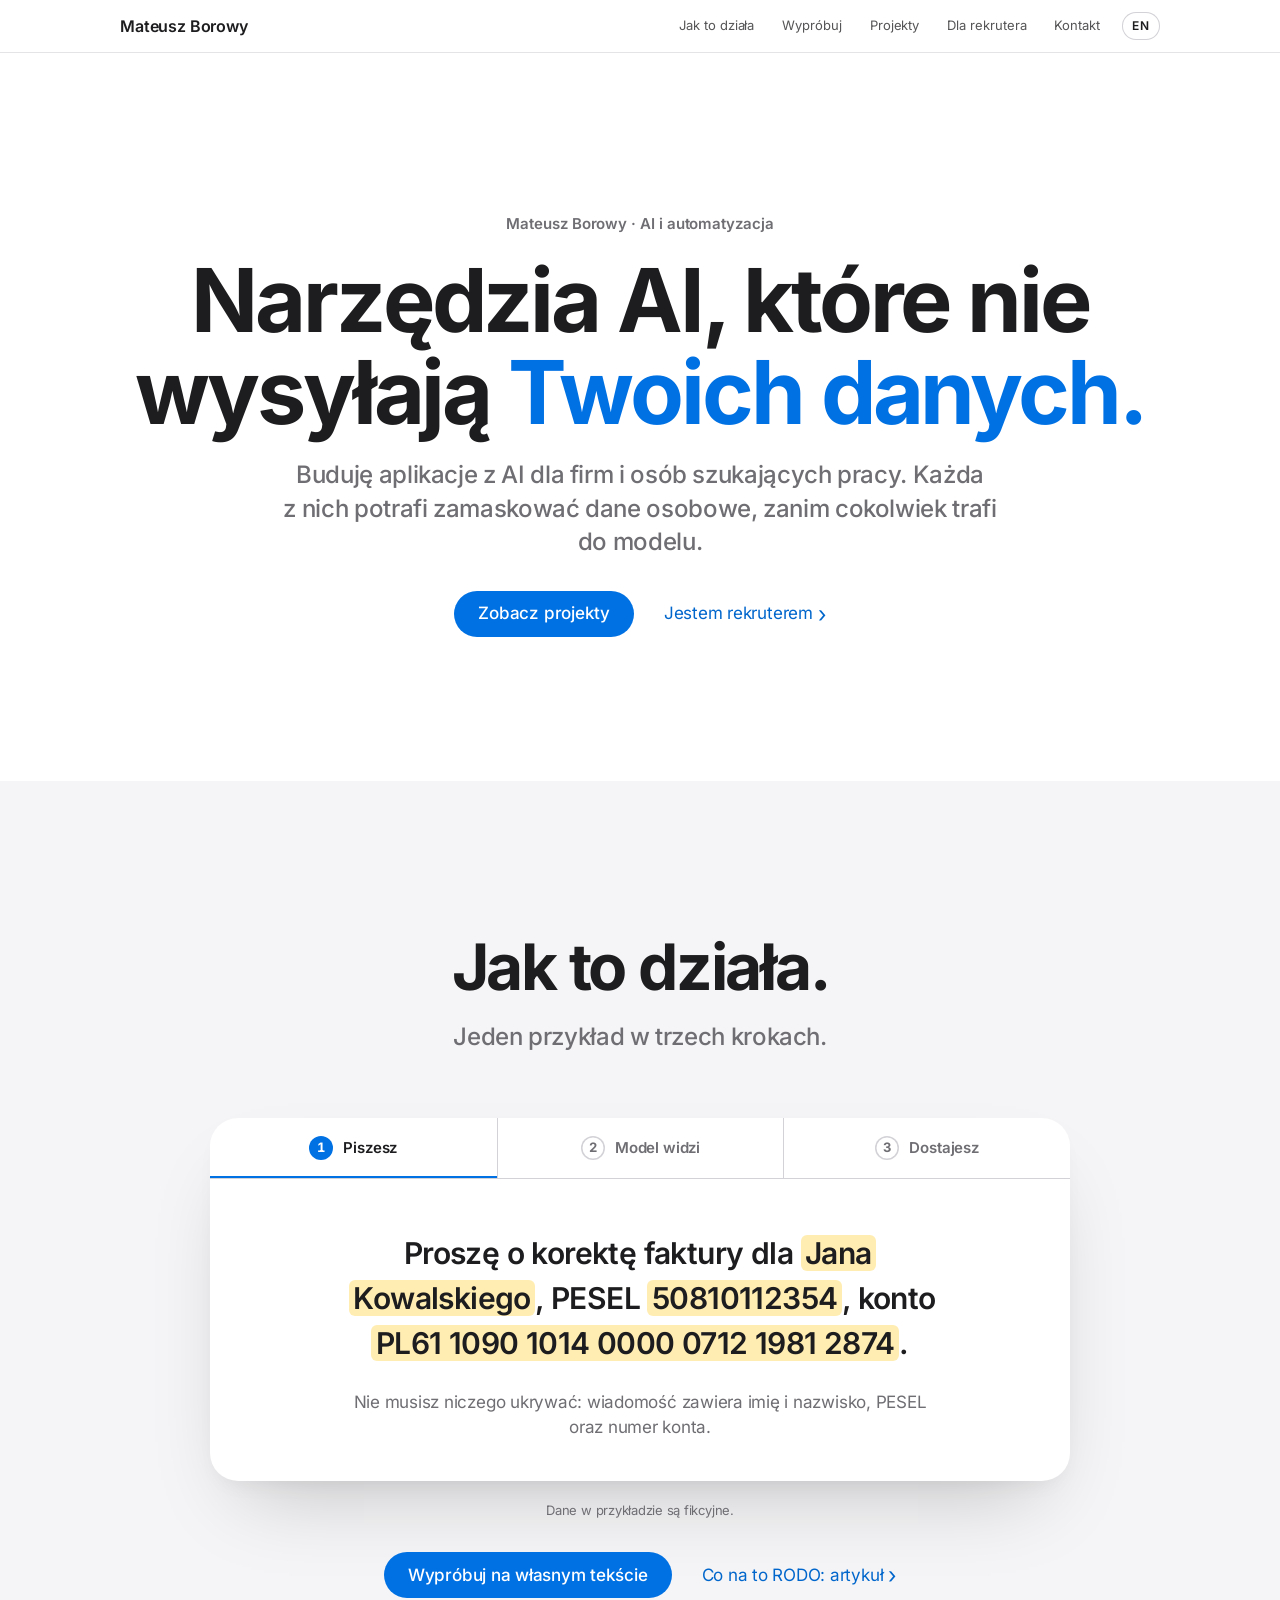
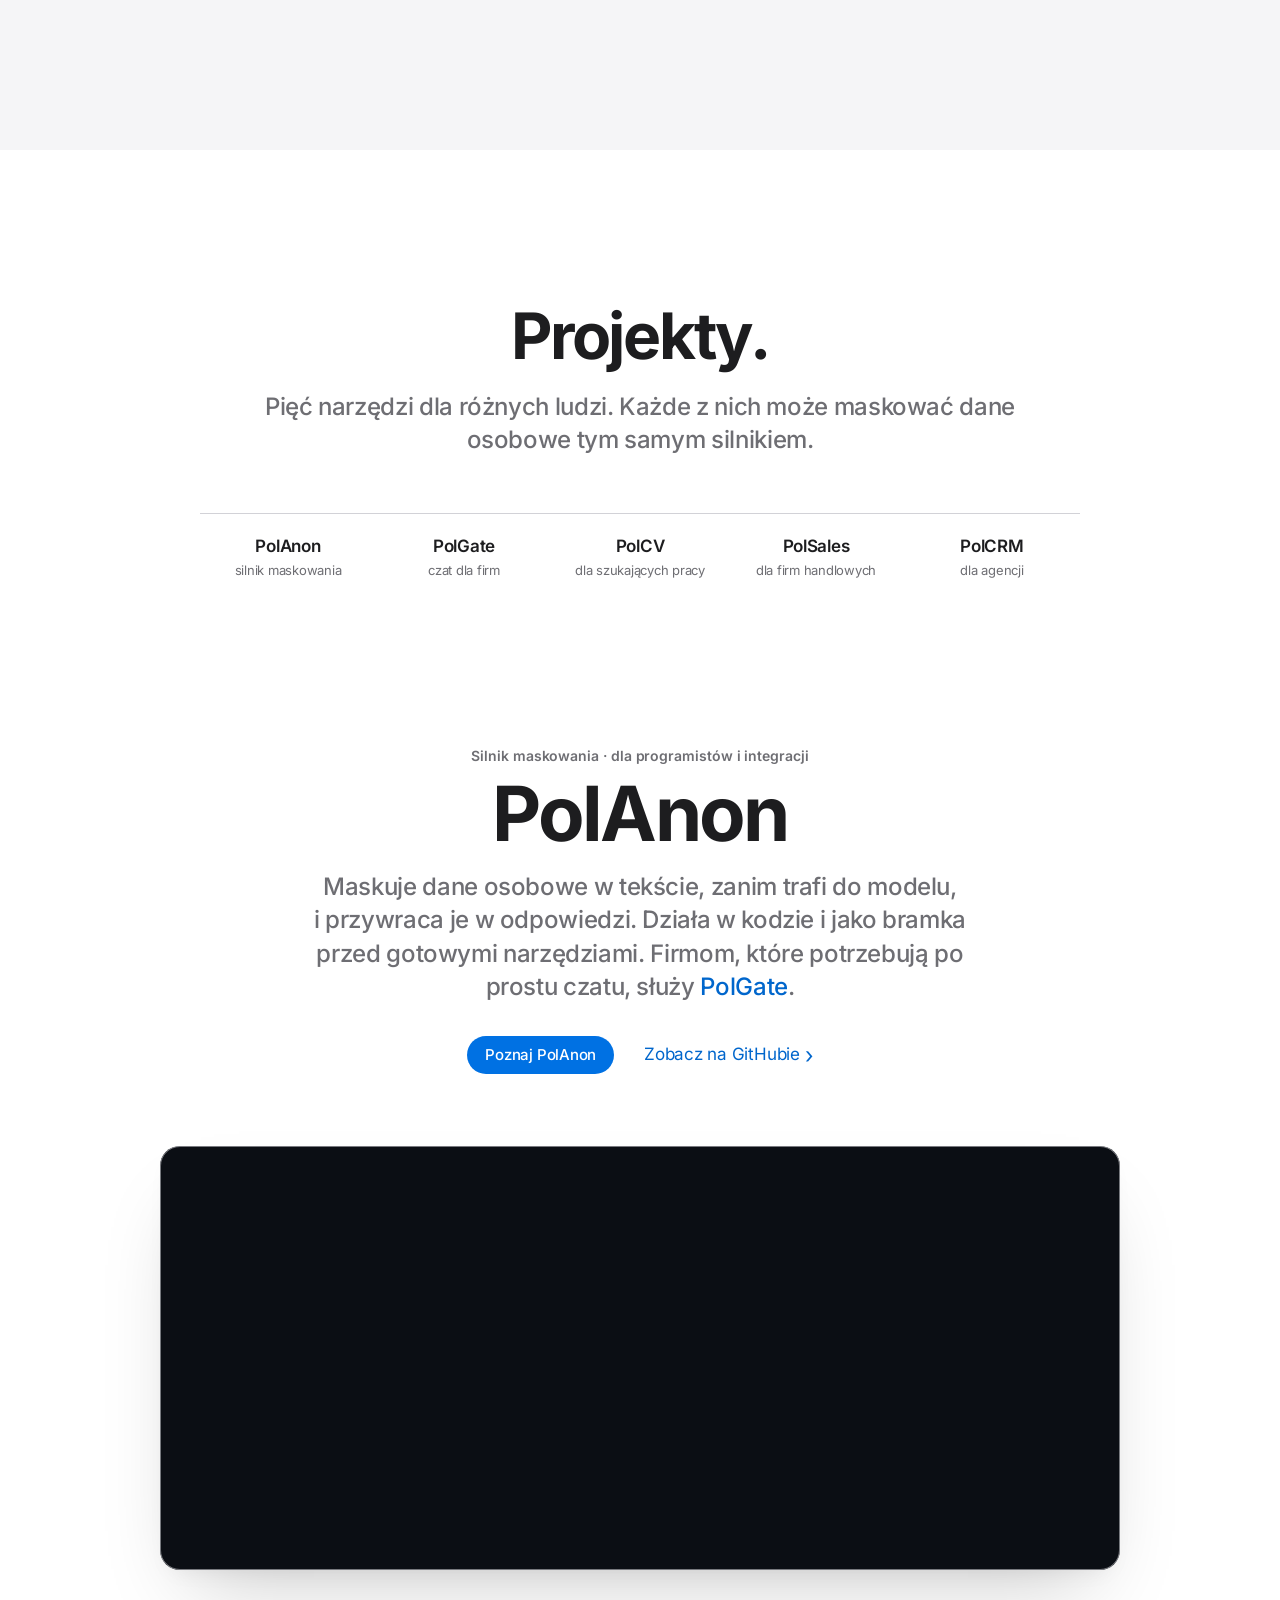
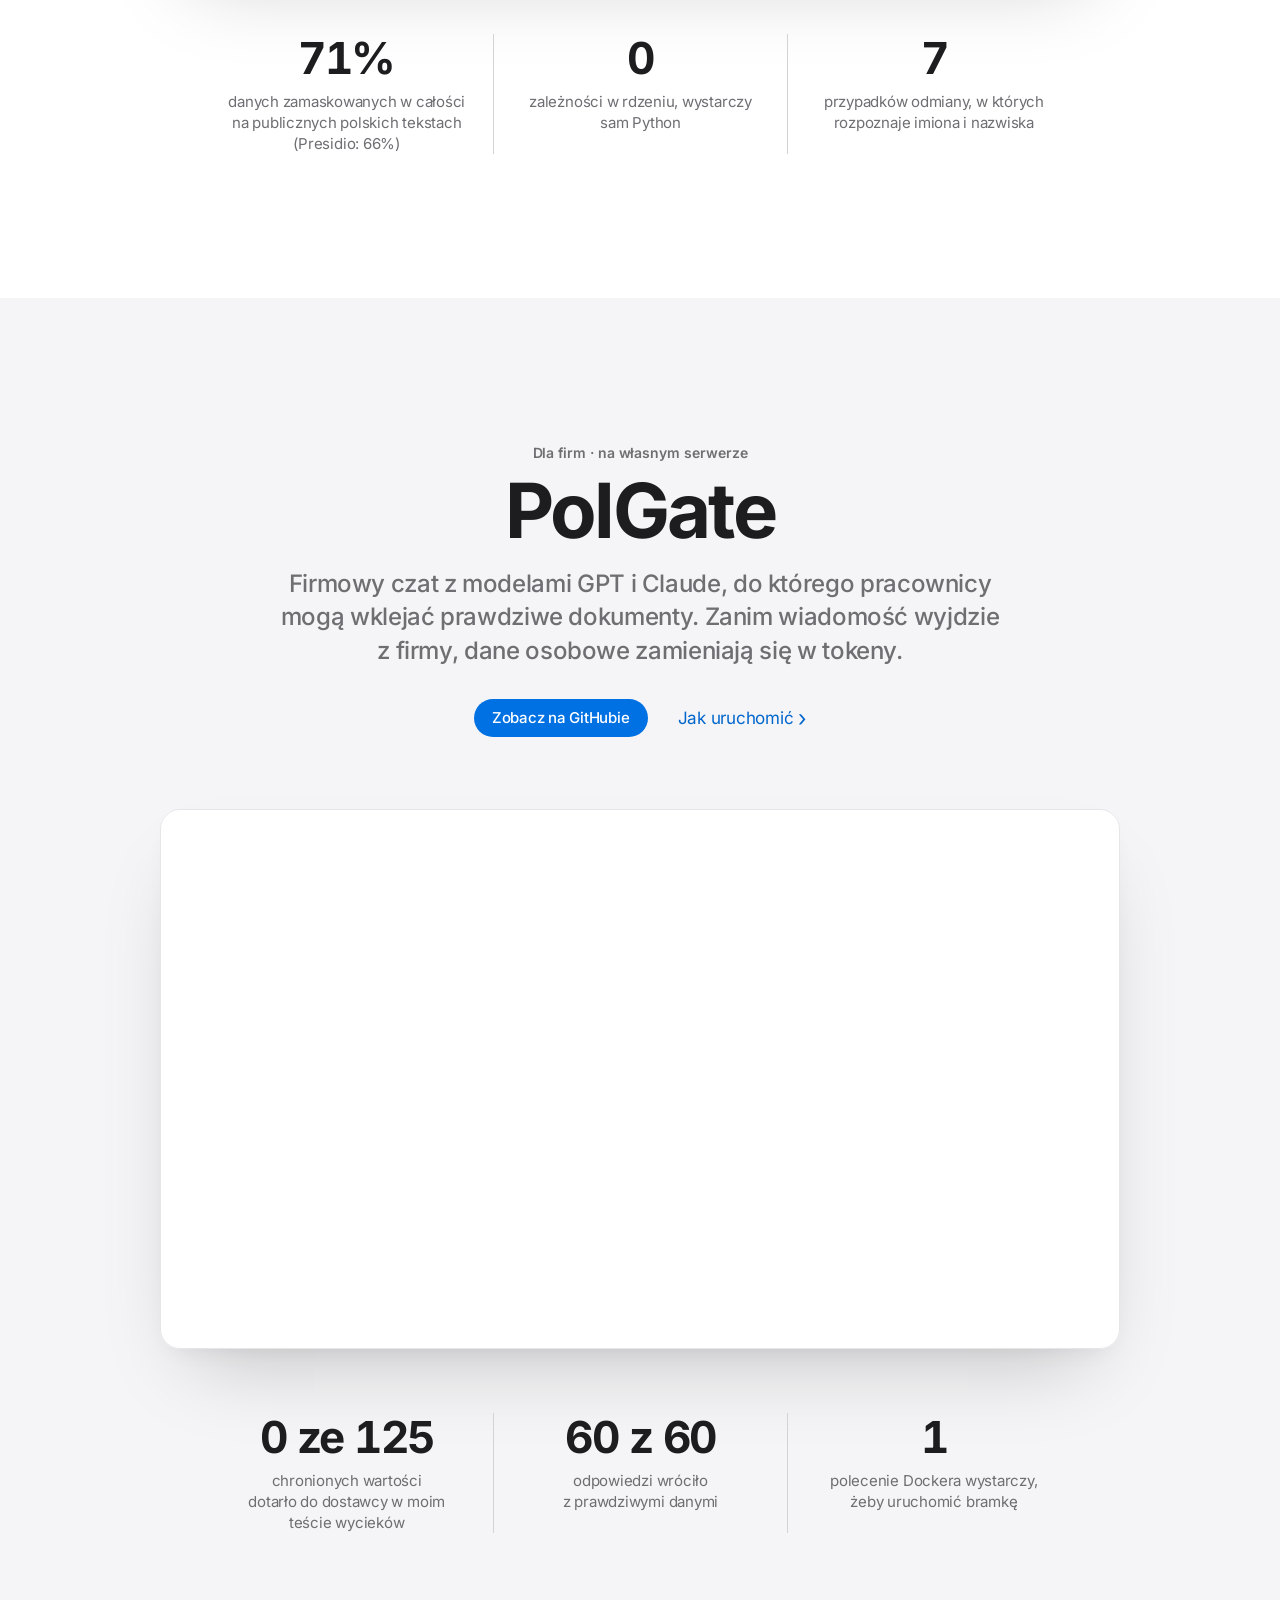
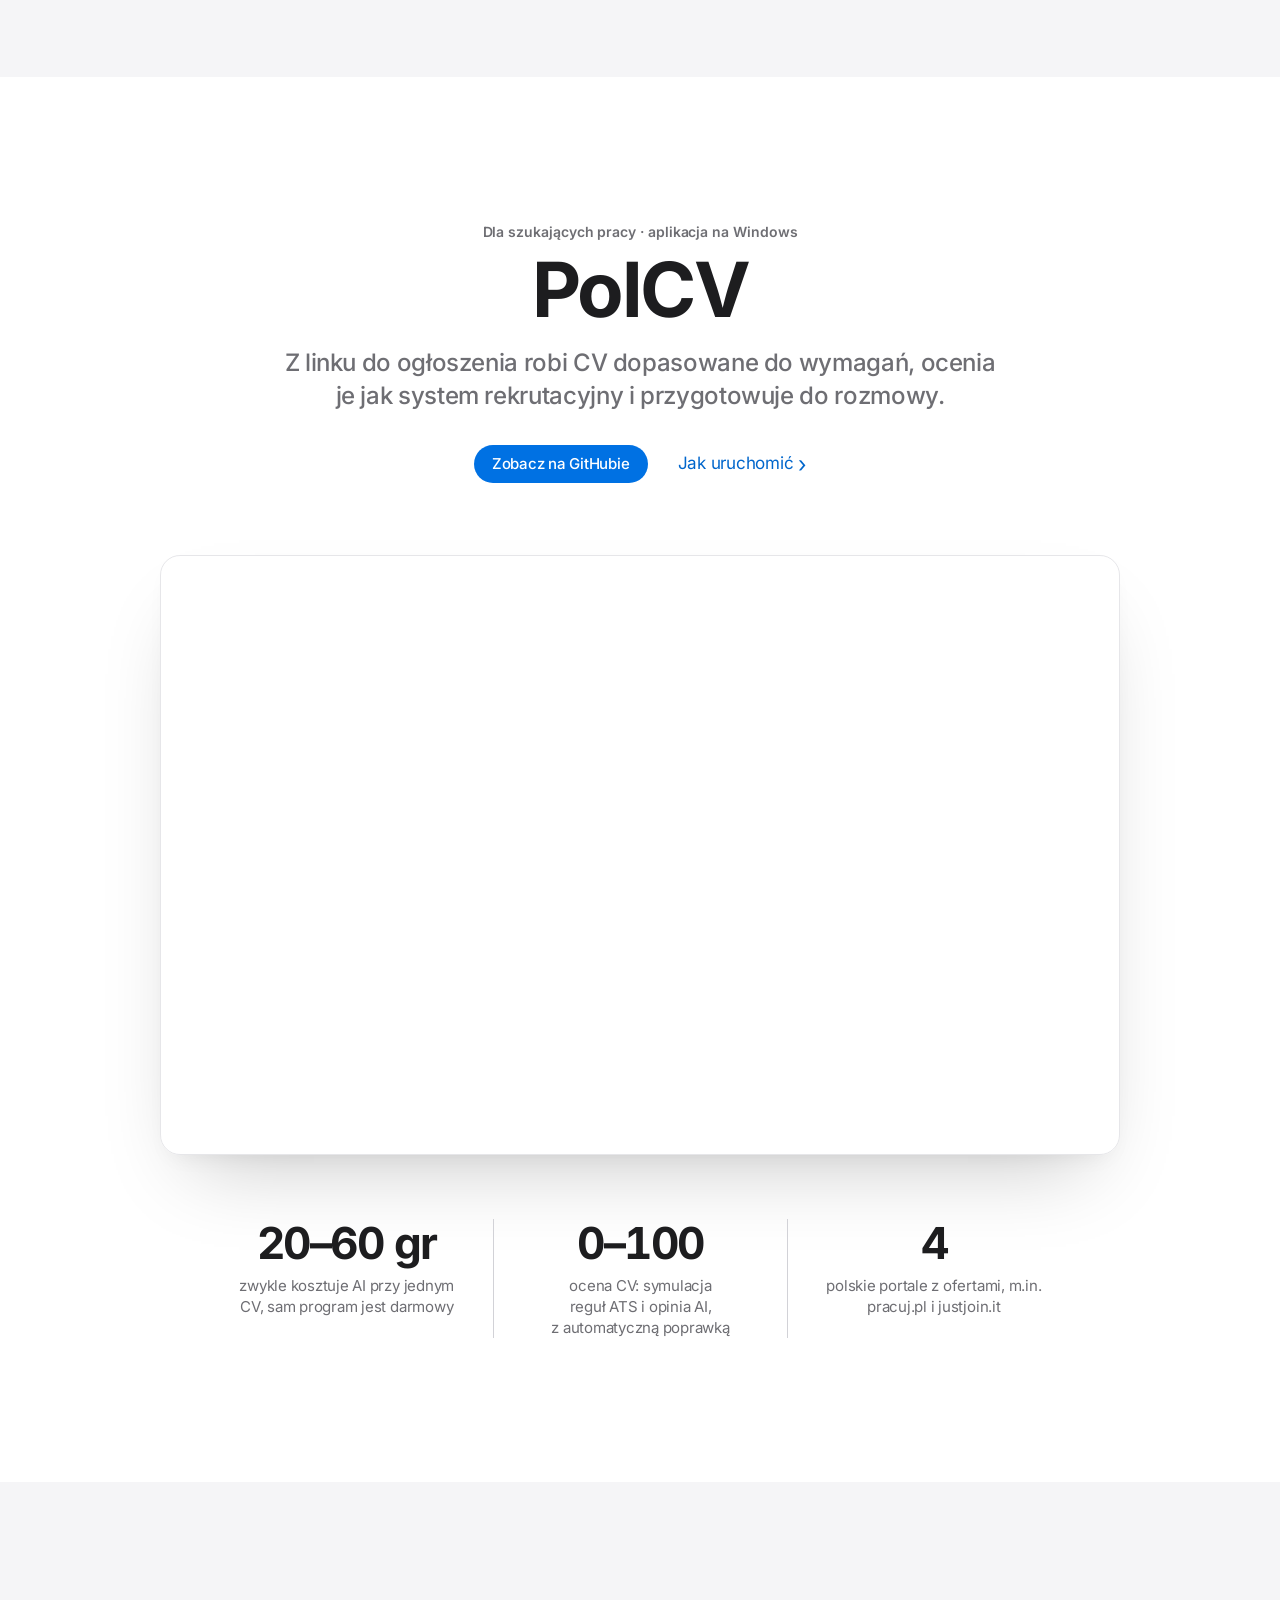
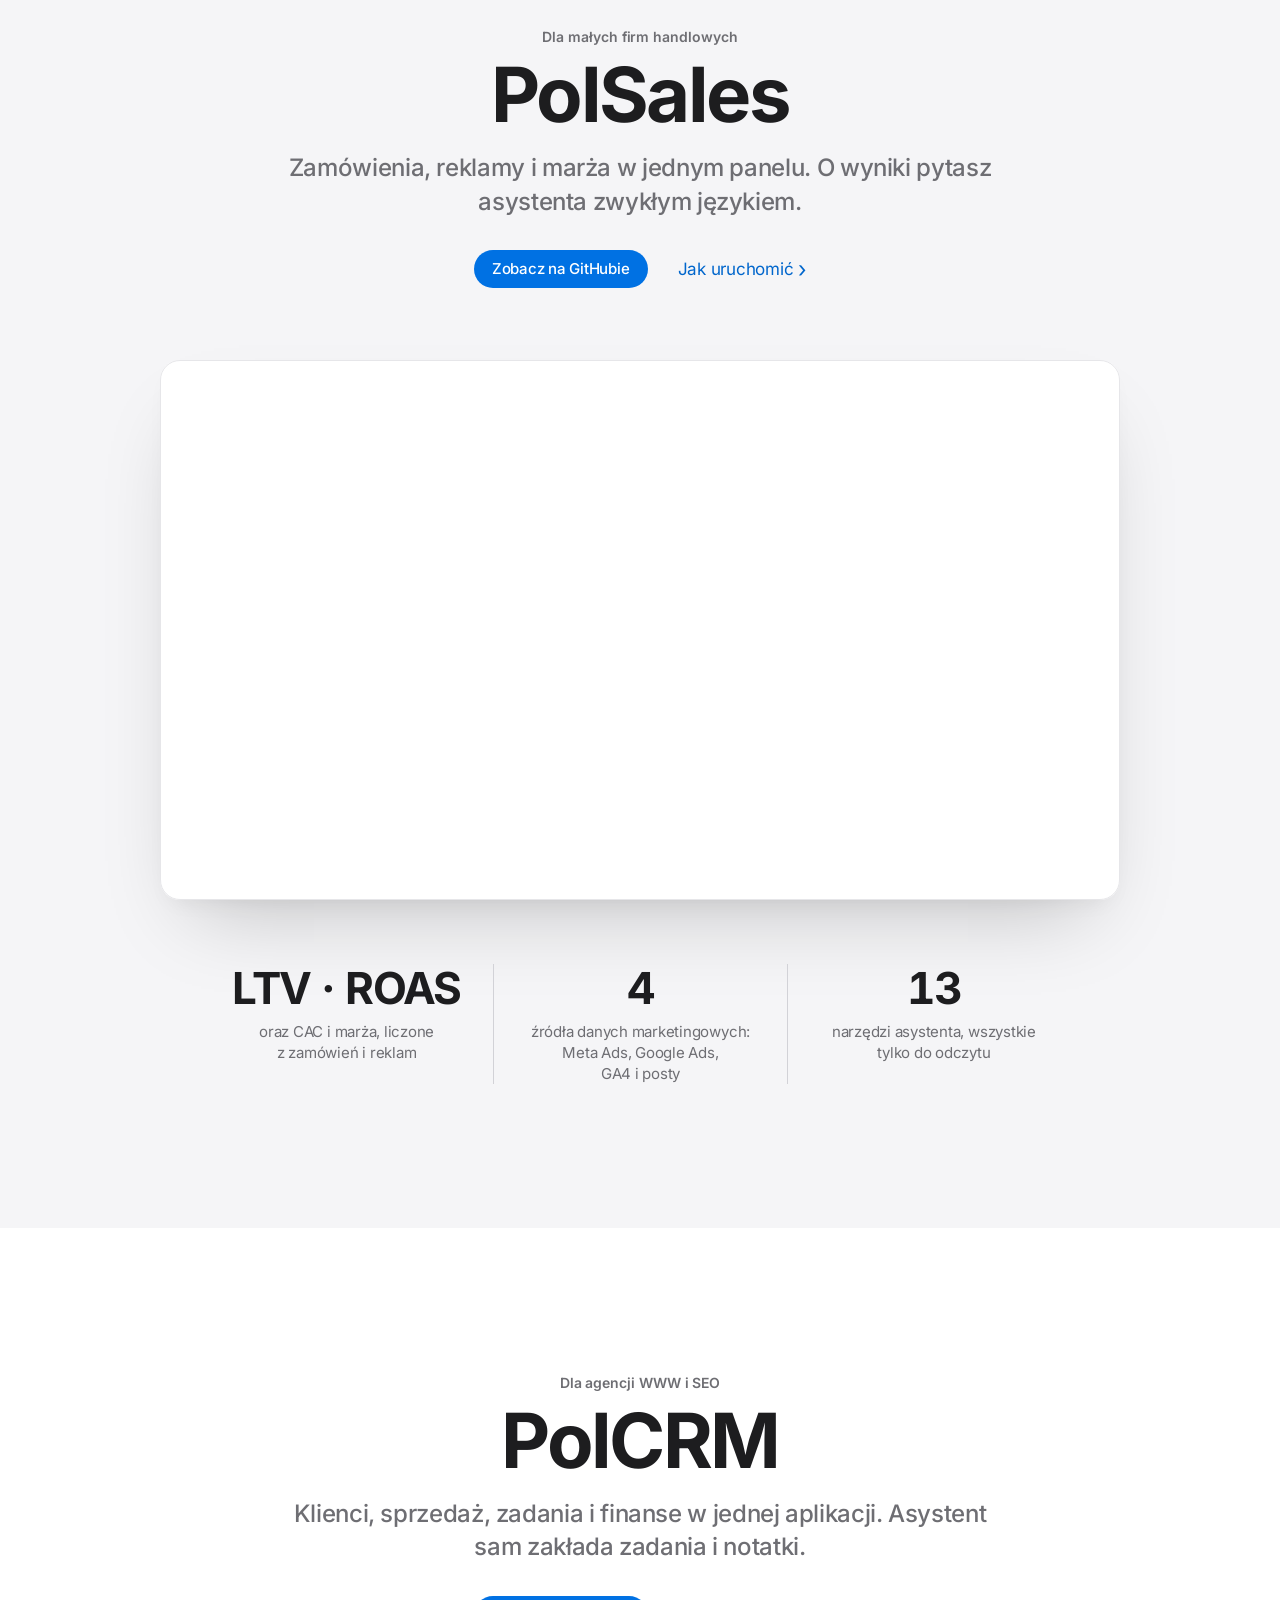
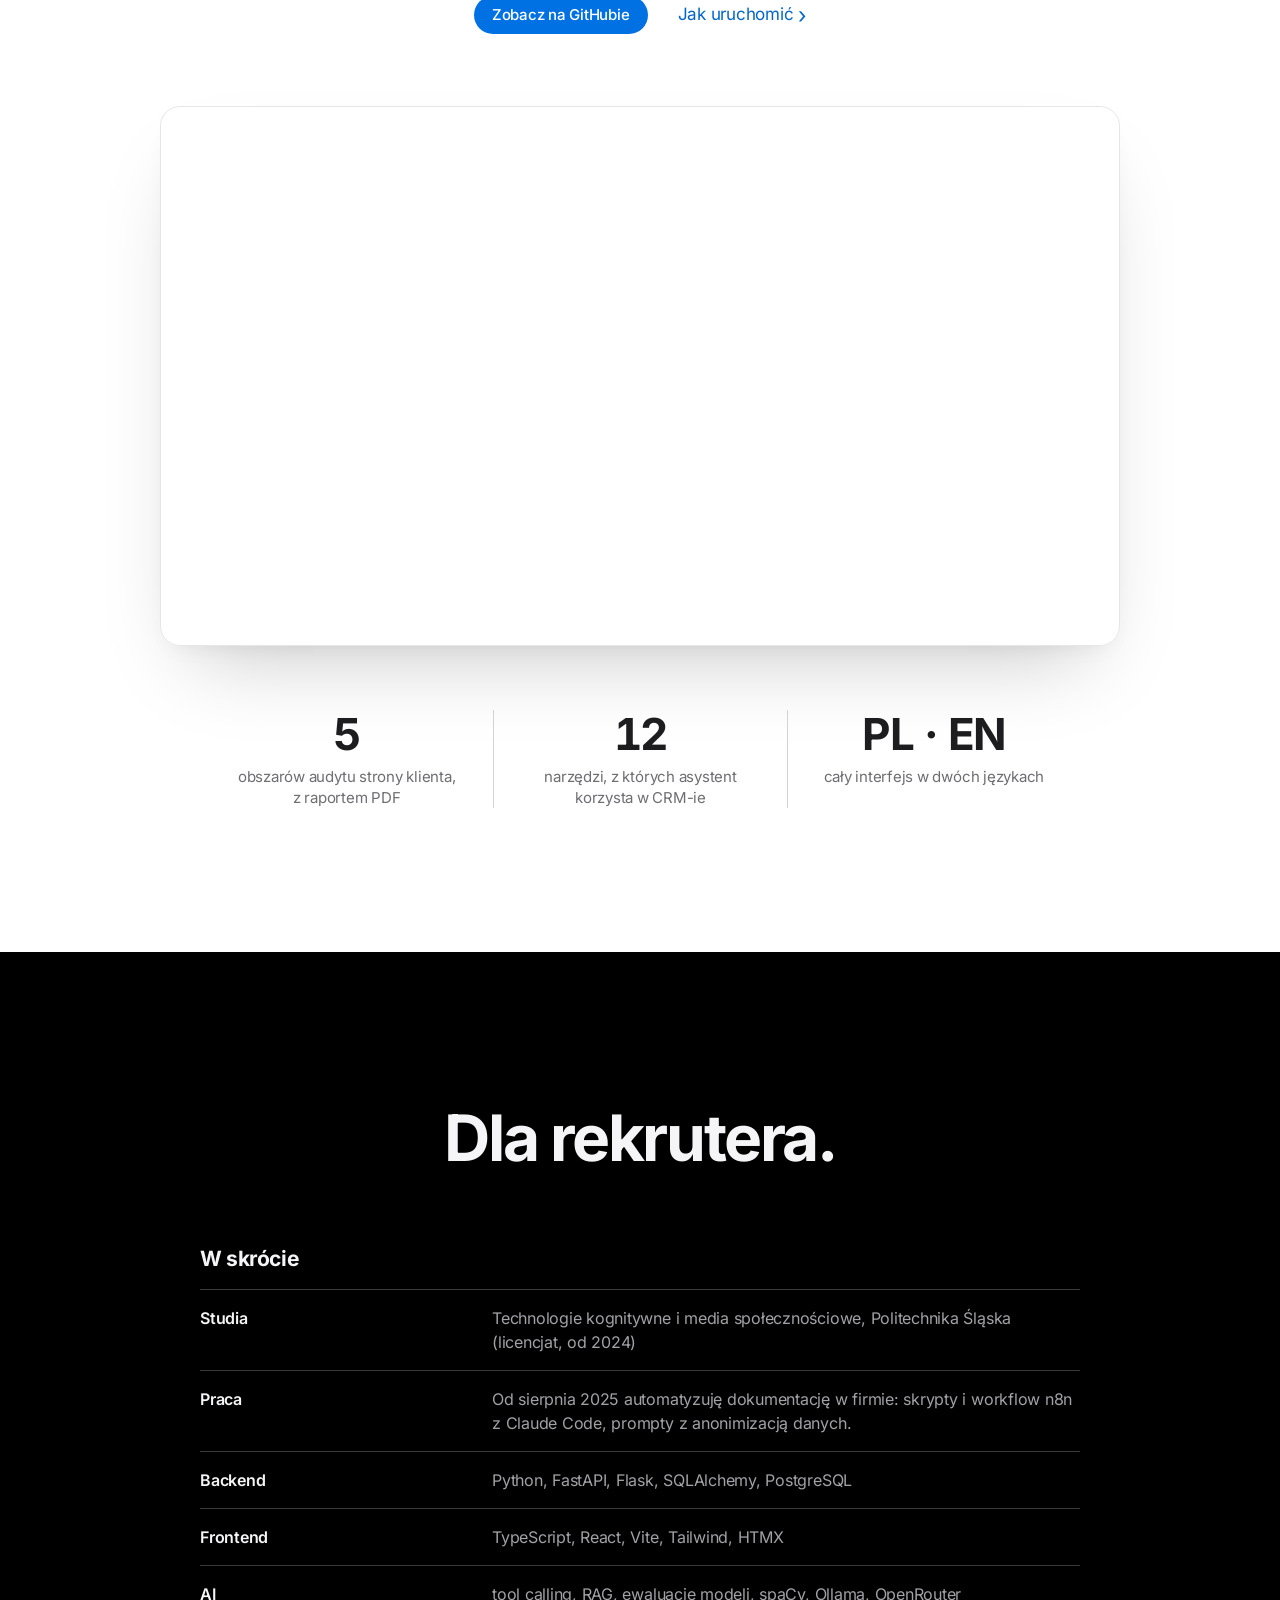
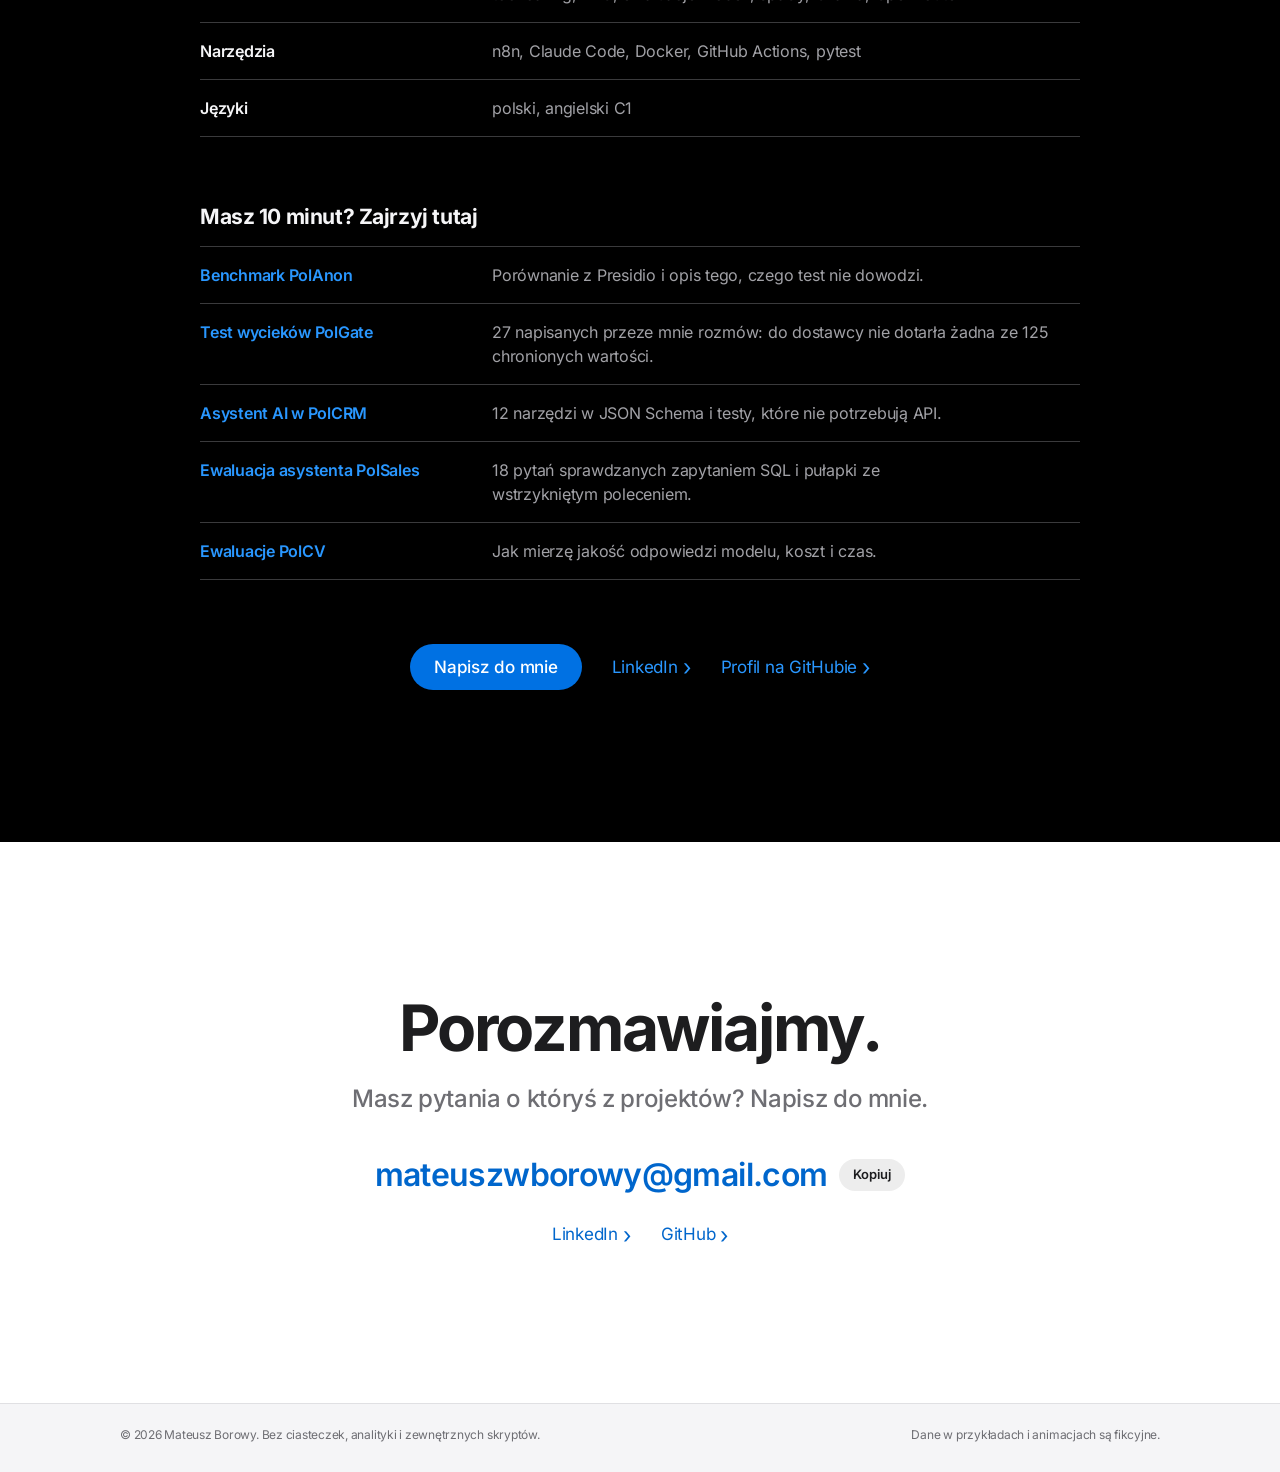
==== commit 36fd5ba1: "feat: a page for PolAnon at /polanon/ What it masks, with an icon per kind of value, how it works, t" ====
--- a/index.html
+++ b/index.html
@@ -14,10 +14,10 @@
   <meta name="color-scheme" content="light dark">
   <meta name="theme-color" content="#ffffff" media="(prefers-color-scheme: light)">
   <meta name="theme-color" content="#000000" media="(prefers-color-scheme: dark)">
-  <link rel="canonical" href="https://boromat.github.io/">
-  <link rel="alternate" hreflang="pl" href="https://boromat.github.io/">
-  <link rel="alternate" hreflang="en" href="https://boromat.github.io/en/">
-  <link rel="alternate" hreflang="x-default" href="https://boromat.github.io/en/">
+  <link rel="canonical" href="https://boromat.pl/">
+  <link rel="alternate" hreflang="pl" href="https://boromat.pl/">
+  <link rel="alternate" hreflang="en" href="https://boromat.pl/en/">
+  <link rel="alternate" hreflang="x-default" href="https://boromat.pl/en/">
 
   <meta property="og:type" content="website">
   <meta property="og:locale" content="pl_PL">
@@ -25,15 +25,15 @@
   <meta property="og:site_name" content="Mateusz Borowy · Projekty">
   <meta property="og:title" content="Narzędzia AI, które nie wysyłają Twoich danych">
   <meta property="og:description" content="Projekty Mateusza Borowego: PolAnon, PolGate, PolCV, PolSales i PolCRM. Dane osobowe są maskowane, zanim trafią do modelu AI.">
-  <meta property="og:url" content="https://boromat.github.io/">
-  <meta property="og:image" content="https://boromat.github.io/assets/og.png">
+  <meta property="og:url" content="https://boromat.pl/">
+  <meta property="og:image" content="https://boromat.pl/assets/og.png">
   <meta property="og:image:width" content="1200">
   <meta property="og:image:height" content="630">
   <meta property="og:image:alt" content="Napis „Narzędzia AI, które nie wysyłają Twoich danych” i tokeny OSOBA_1, PESEL_1, IBAN_1.">
   <meta name="twitter:card" content="summary_large_image">
   <meta name="twitter:title" content="Narzędzia AI, które nie wysyłają Twoich danych">
   <meta name="twitter:description" content="Projekty Mateusza Borowego: PolAnon, PolGate, PolCV, PolSales i PolCRM.">
-  <meta name="twitter:image" content="https://boromat.github.io/assets/og.png">
+  <meta name="twitter:image" content="https://boromat.pl/assets/og.png">
 
   <link rel="icon" href="favicon.ico" sizes="32x32">
   <link rel="icon" href="assets/ikona.svg" type="image/svg+xml">
@@ -48,9 +48,9 @@
     "@graph": [
       {
         "@type": "Person",
-        "@id": "https://boromat.github.io/#person",
+        "@id": "https://boromat.pl/#person",
         "name": "Mateusz Borowy",
-        "url": "https://boromat.github.io/",
+        "url": "https://boromat.pl/",
         "sameAs": ["https://github.com/boromat", "https://www.linkedin.com/in/mateuszborowy/"],
         "description": "Student Technologii kognitywnych i mediów społecznościowych na Politechnice Śląskiej. Buduje aplikacje z AI, które maskują dane osobowe.",
         "affiliation": { "@type": "CollegeOrUniversity", "name": "Politechnika Śląska" },
@@ -58,60 +58,60 @@
       },
       {
         "@type": "WebSite",
-        "@id": "https://boromat.github.io/#website",
-        "url": "https://boromat.github.io/",
+        "@id": "https://boromat.pl/#website",
+        "url": "https://boromat.pl/",
         "name": "Mateusz Borowy · Projekty",
         "inLanguage": "pl",
-        "author": { "@id": "https://boromat.github.io/#person" }
+        "author": { "@id": "https://boromat.pl/#person" }
       },
       {
         "@type": "SoftwareSourceCode",
-        "@id": "https://boromat.github.io/#polanon",
+        "@id": "https://boromat.pl/#polanon",
         "name": "PolAnon",
         "codeRepository": "https://github.com/boromat/polanon",
         "programmingLanguage": "Python",
         "license": "https://opensource.org/licenses/MIT",
         "description": "Biblioteka Pythona i bramka w Dockerze do odwracalnego maskowania polskich danych osobowych w zapytaniach do LLM.",
-        "author": { "@id": "https://boromat.github.io/#person" }
+        "author": { "@id": "https://boromat.pl/#person" }
       },
       {
         "@type": "SoftwareSourceCode",
-        "@id": "https://boromat.github.io/#polgate",
+        "@id": "https://boromat.pl/#polgate",
         "name": "PolGate",
         "codeRepository": "https://github.com/boromat/polgate",
         "programmingLanguage": "Python",
         "license": "https://opensource.org/licenses/MIT",
         "description": "Firmowy czat z Claude i GPT na własnym serwerze, który maskuje dane osobowe, zanim trafią do dostawcy AI.",
-        "author": { "@id": "https://boromat.github.io/#person" }
+        "author": { "@id": "https://boromat.pl/#person" }
       },
       {
         "@type": "SoftwareSourceCode",
-        "@id": "https://boromat.github.io/#polcv",
+        "@id": "https://boromat.pl/#polcv",
         "name": "PolCV",
         "codeRepository": "https://github.com/boromat/polcv",
         "programmingLanguage": "TypeScript",
         "license": "https://opensource.org/licenses/MIT",
         "description": "Aplikacja na komputer, która dopasowuje CV do konkretnego ogłoszenia o pracę na polskim rynku.",
-        "author": { "@id": "https://boromat.github.io/#person" }
+        "author": { "@id": "https://boromat.pl/#person" }
       },
       {
         "@type": "SoftwareSourceCode",
-        "@id": "https://boromat.github.io/#polsales",
+        "@id": "https://boromat.pl/#polsales",
         "name": "PolSales",
         "codeRepository": "https://github.com/boromat/polsales",
         "programmingLanguage": "Python",
         "description": "Panel sprzedaży i marketingu z asystentem AI, który dostaje dane klientów zamaskowane.",
-        "author": { "@id": "https://boromat.github.io/#person" }
+        "author": { "@id": "https://boromat.pl/#person" }
       },
       {
         "@type": "SoftwareSourceCode",
-        "@id": "https://boromat.github.io/#polcrm",
+        "@id": "https://boromat.pl/#polcrm",
         "name": "PolCRM",
         "codeRepository": "https://github.com/boromat/polcrm",
         "programmingLanguage": "Python",
         "license": "https://opensource.org/licenses/MIT",
         "description": "CRM, lejek sprzedaży i finanse dla małej agencji WWW i SEO, z asystentem AI, który sam wykonuje zadania.",
-        "author": { "@id": "https://boromat.github.io/#person" }
+        "author": { "@id": "https://boromat.pl/#person" }
       }
     ]
   }
@@ -220,8 +220,8 @@
         <h3 class="product-name" id="polanon-title">PolAnon</h3>
         <p class="tagline">Maskuje dane osobowe w&nbsp;tekście, zanim trafi do modelu, i&nbsp;przywraca je w&nbsp;odpowiedzi. Działa w&nbsp;kodzie i&nbsp;jako bramka przed gotowymi narzędziami. Firmom, które potrzebują po prostu czatu, służy <a href="#polgate">PolGate</a>.</p>
         <div class="cta-row">
-          <a class="btn btn-small" href="https://github.com/boromat/polanon" target="_blank" rel="noopener">Zobacz na GitHubie<span class="sr-only">: PolAnon</span></a>
-          <a class="more" href="demo/">Wypróbuj w&nbsp;przeglądarce<span class="sr-only">: PolAnon</span></a>
+          <a class="btn btn-small" href="polanon/">Poznaj PolAnon</a>
+          <a class="more" href="https://github.com/boromat/polanon" target="_blank" rel="noopener">Zobacz na GitHubie<span class="sr-only">: PolAnon</span></a>
         </div>
       </header>
       <figure class="shot reveal">
--- a/style.css
+++ b/style.css
@@ -751,3 +751,17 @@
     text-align: justify; -webkit-hyphens: auto; hyphens: auto; hyphenate-limit-chars: 7 3 3;
   }
 }
+
+/* strona produktu (polanon/) */
+.article-head .page-cta { justify-content: center; margin-top: 26px; }
+.article-body .page-facts { margin: 0 0 1em; padding: 0; list-style: none; }
+.article-body .page-facts li + li { margin-top: 0; }
+.article-head .page-shot { margin: clamp(36px, 6vw, 56px) auto 0; }
+.article-head .page-shot img { display: block; width: 100%; height: auto; }
+.article-body .card-icon { display: block; margin-bottom: 12px; color: var(--link); }
+.article-body .tag {
+  display: inline-block; margin-left: 4px; padding: 2px 10px; border-radius: 980px;
+  font-family: var(--font); font-size: 12px; font-weight: 600; letter-spacing: 0; white-space: nowrap;
+  color: var(--token-text); background: var(--token-bg);
+}
+.article-body .uses .card p code { font-size: .9em; }
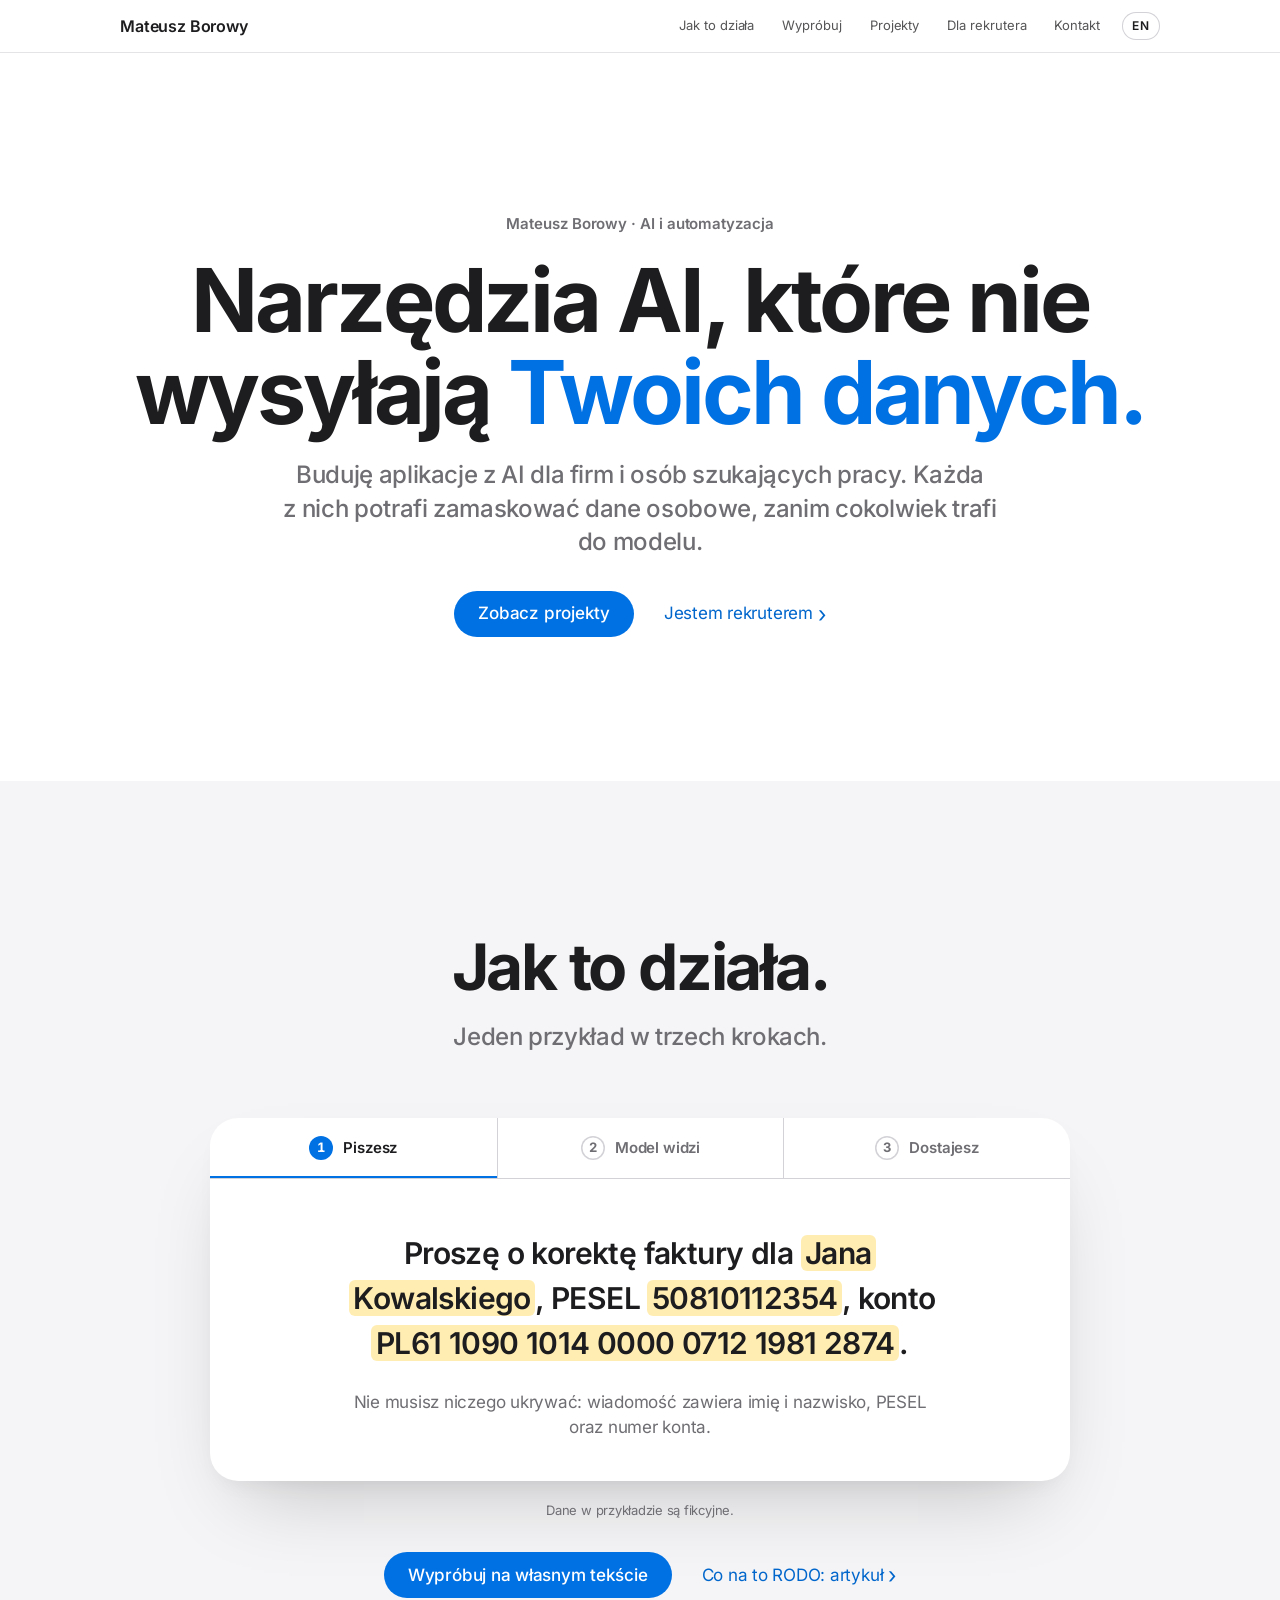
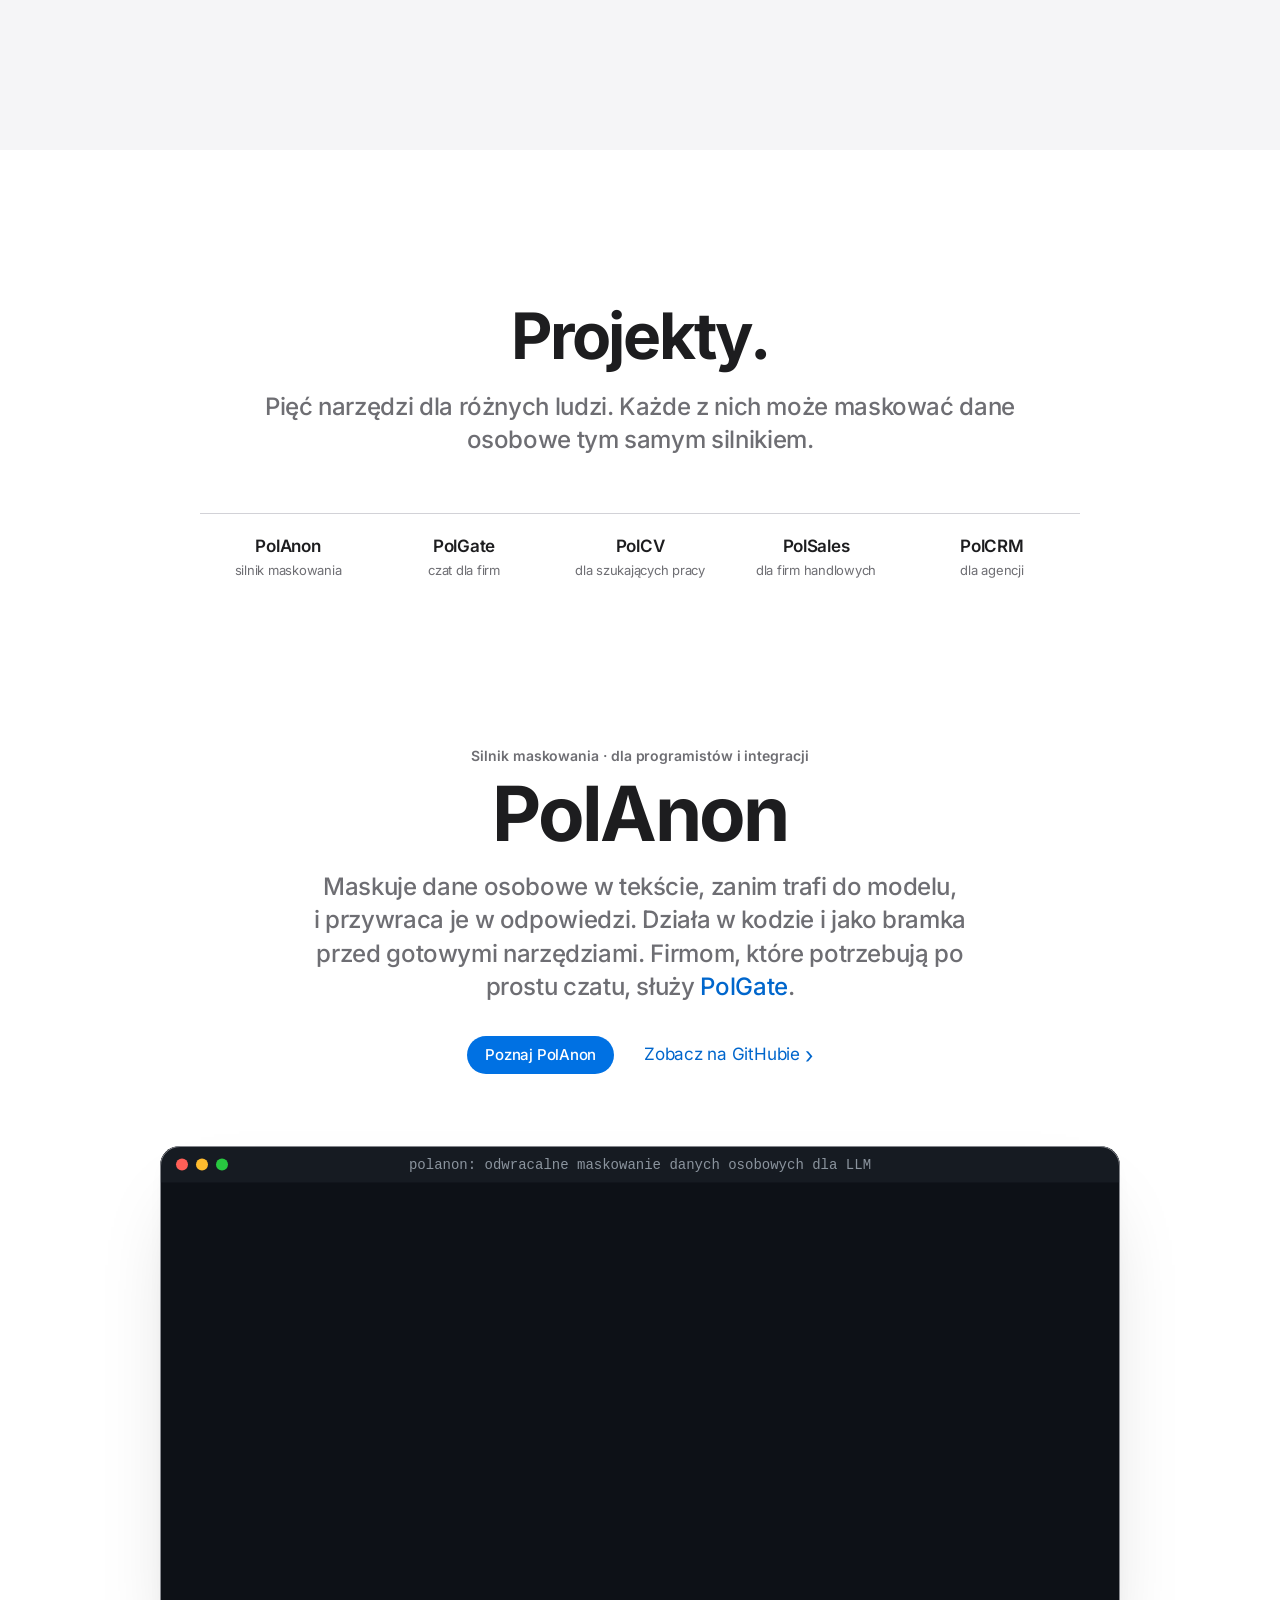
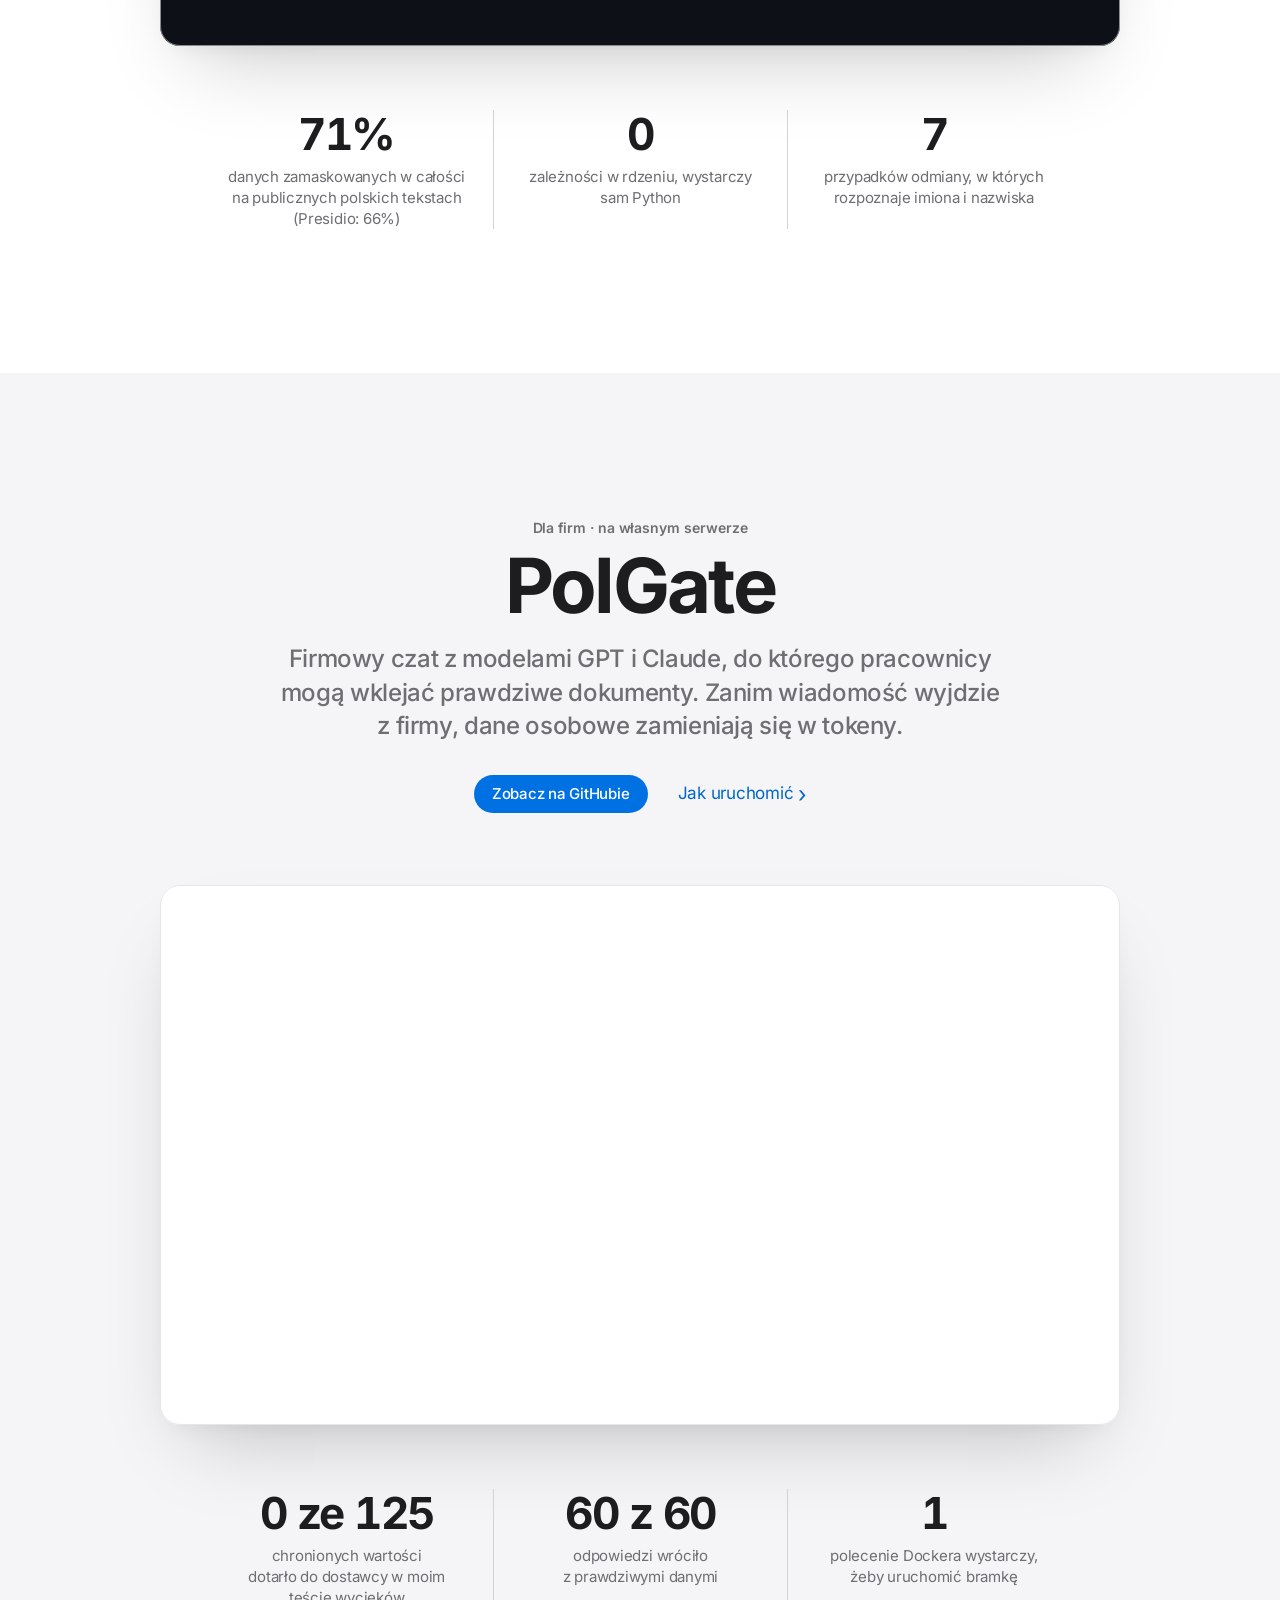
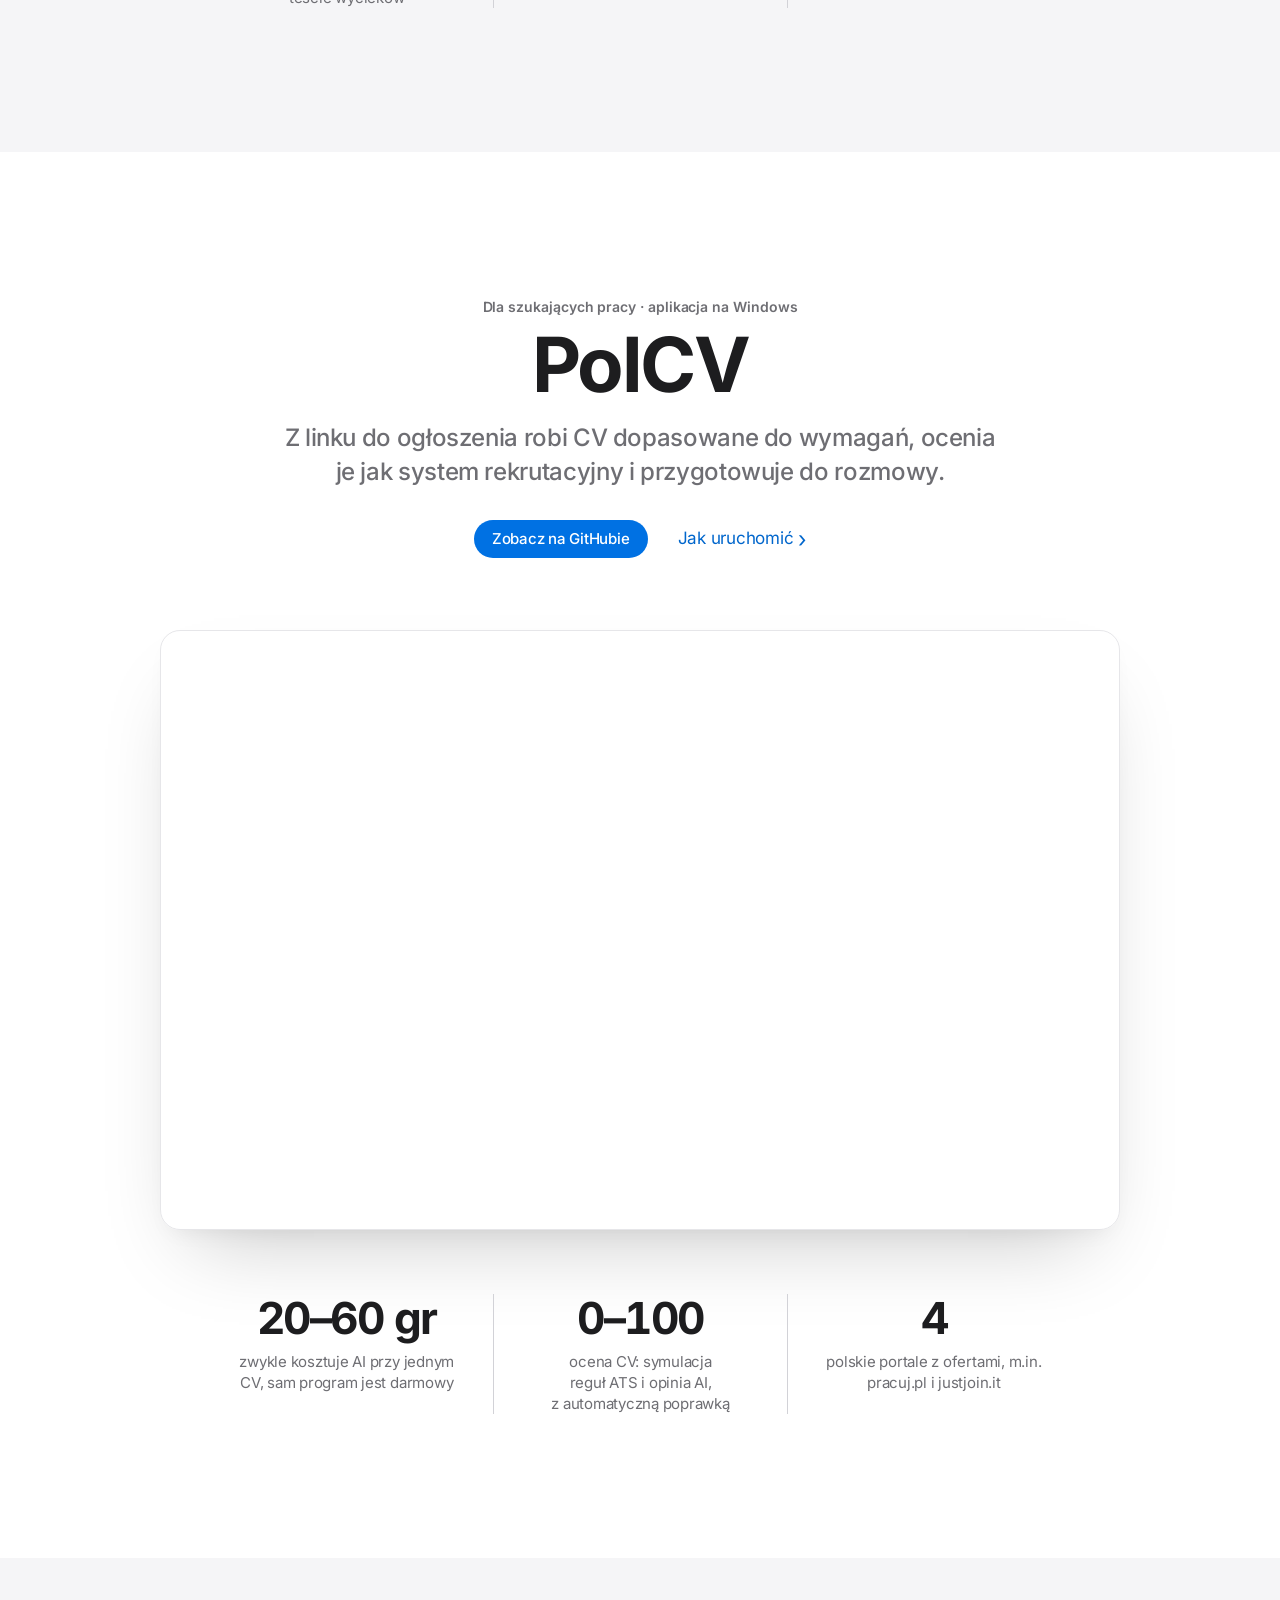
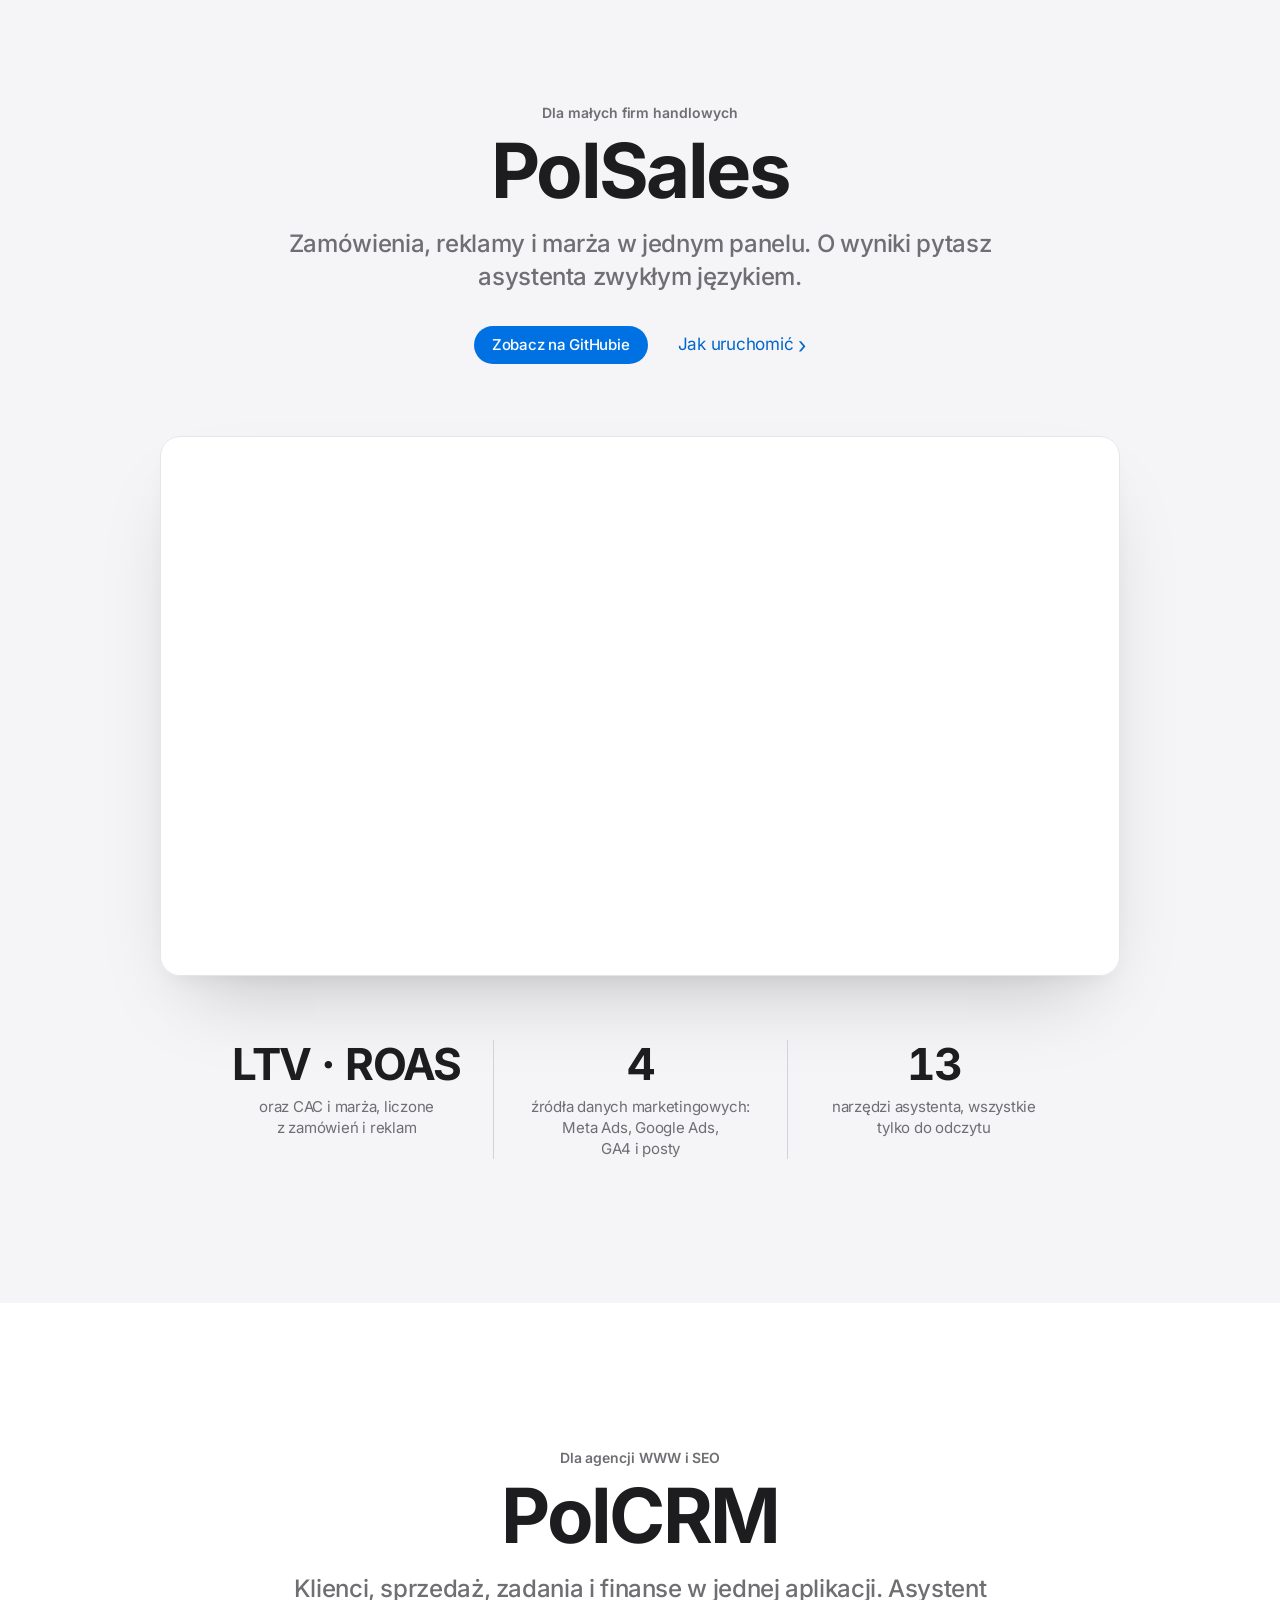
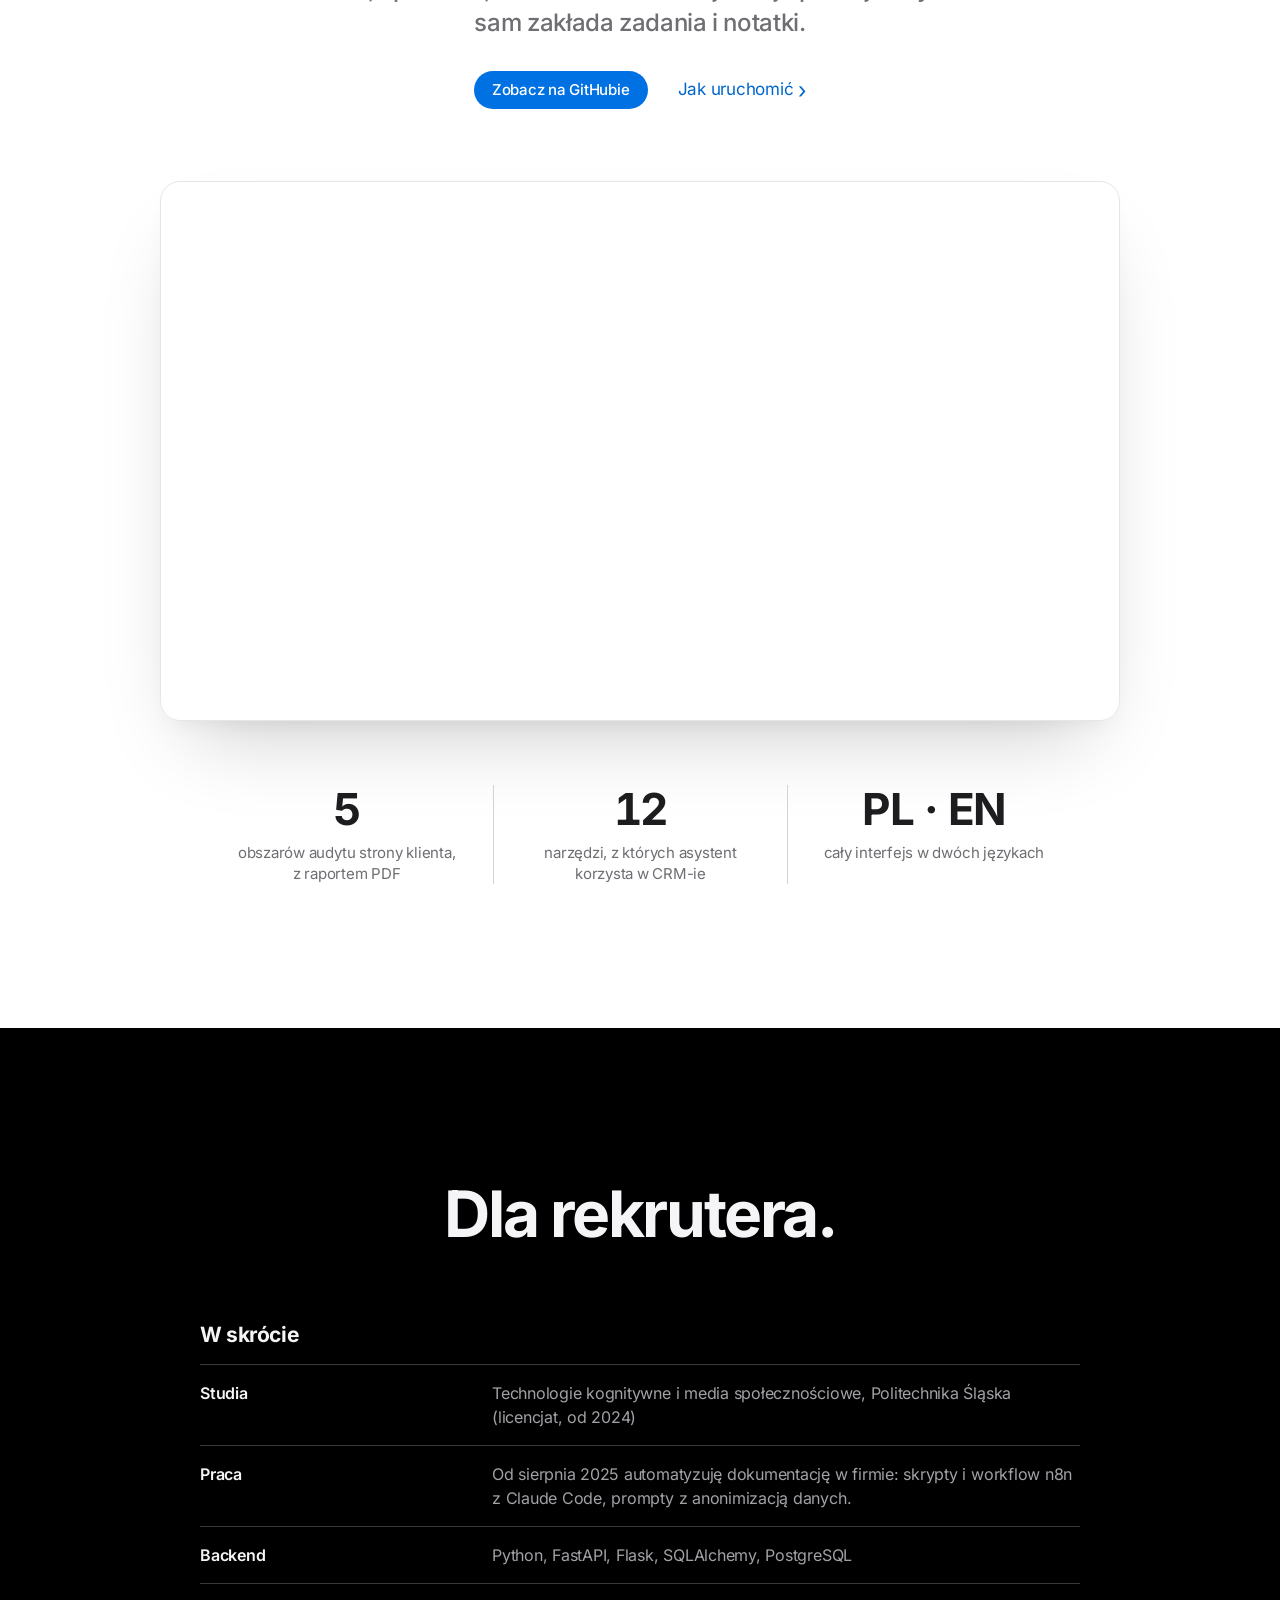
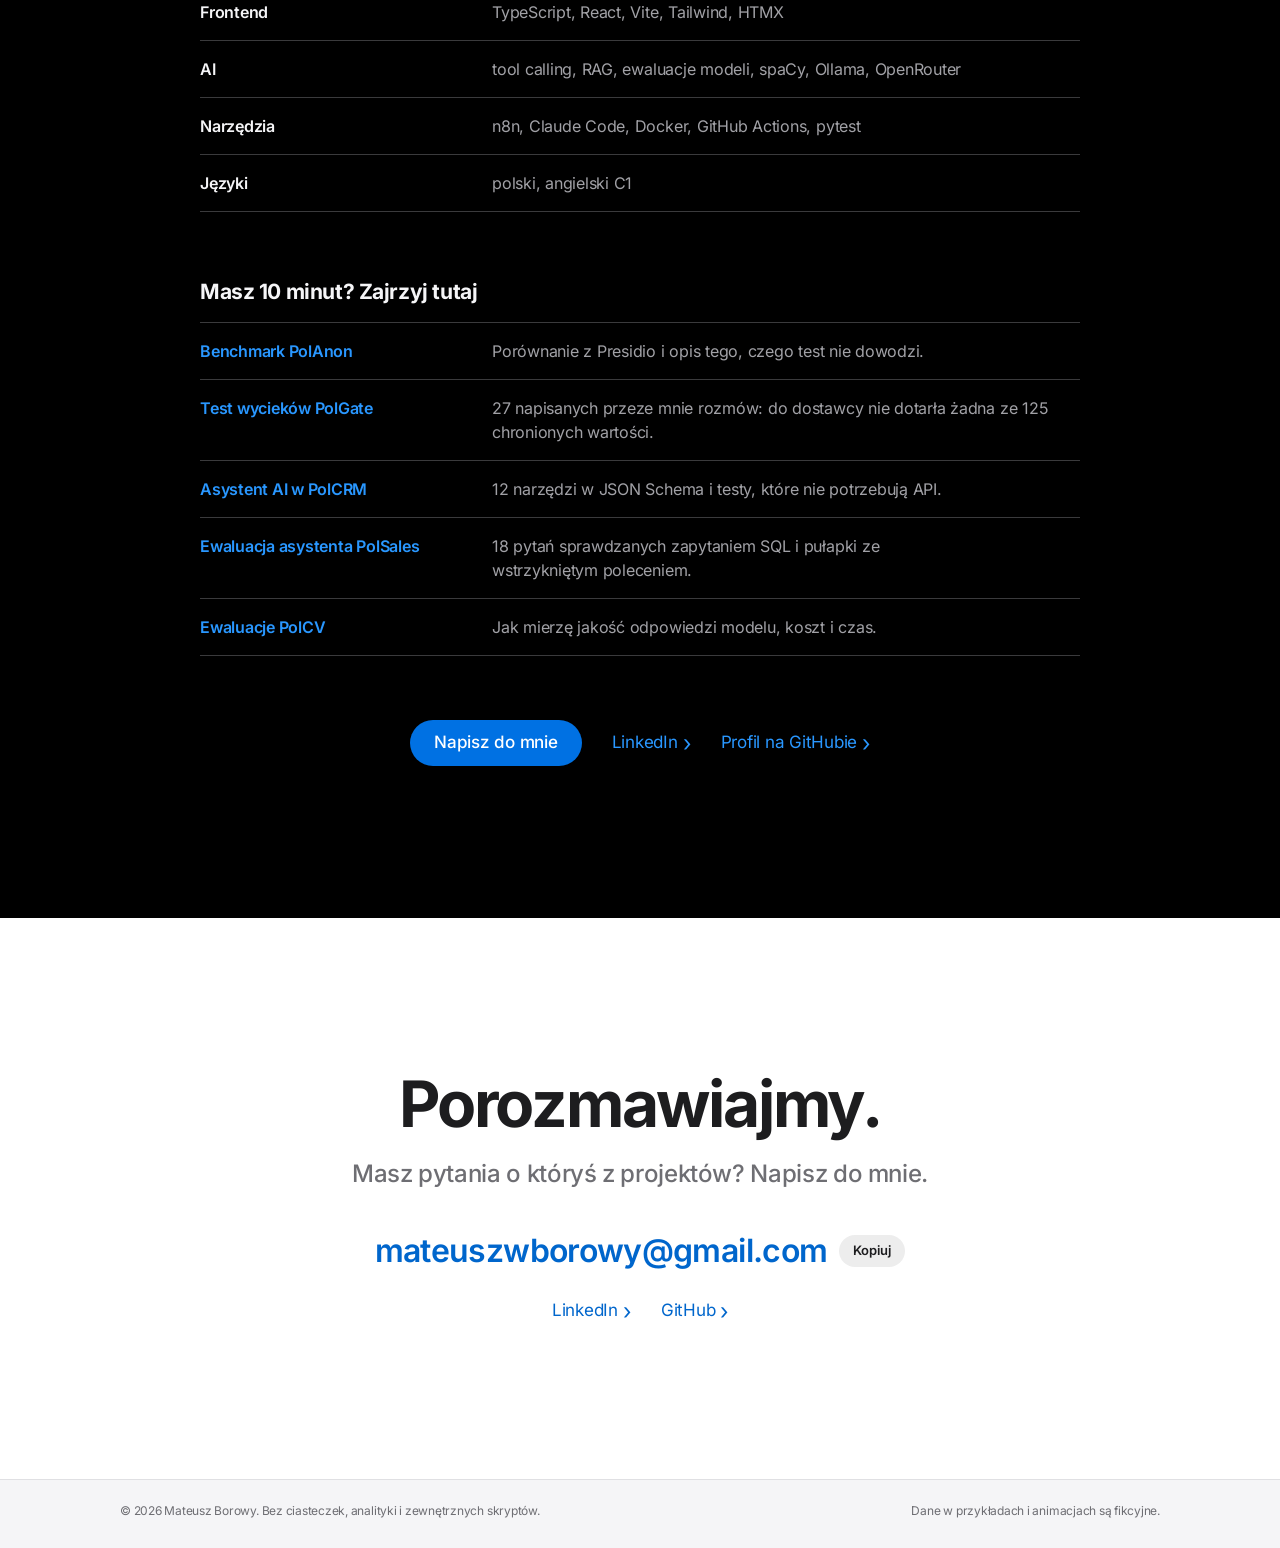
==== commit f5a102f2: "feat: the Polish terminal demo on the Polish home page PolAnon's card showed an English terminal; th" ====
--- a/index.html
+++ b/index.html
@@ -225,10 +225,7 @@
         </div>
       </header>
       <figure class="shot reveal">
-        <picture>
-          <source media="(prefers-reduced-motion: reduce)" srcset="assets/polanon-poster.webp" type="image/webp">
-          <img src="assets/polanon.webp" width="943" height="417" loading="lazy" decoding="async" alt="Terminal: PolAnon zamienia imię, PESEL i numer konta na tokeny, a potem przywraca je w odpowiedzi modelu.">
-        </picture>
+        <img src="assets/polanon-demo.pl.svg" width="960" height="500" loading="lazy" decoding="async" alt="PolAnon w terminalu: maskowanie polskiego tekstu w Pythonie i przywracanie odpowiedzi, bramka w Dockerze przed narzędziem i wyniki wobec Presidio.">
       </figure>
       <ul class="facts reveal">
         <li><strong>71%</strong><span>danych zamaskowanych w&nbsp;całości na publicznych polskich tekstach (Presidio: 66%)</span></li>
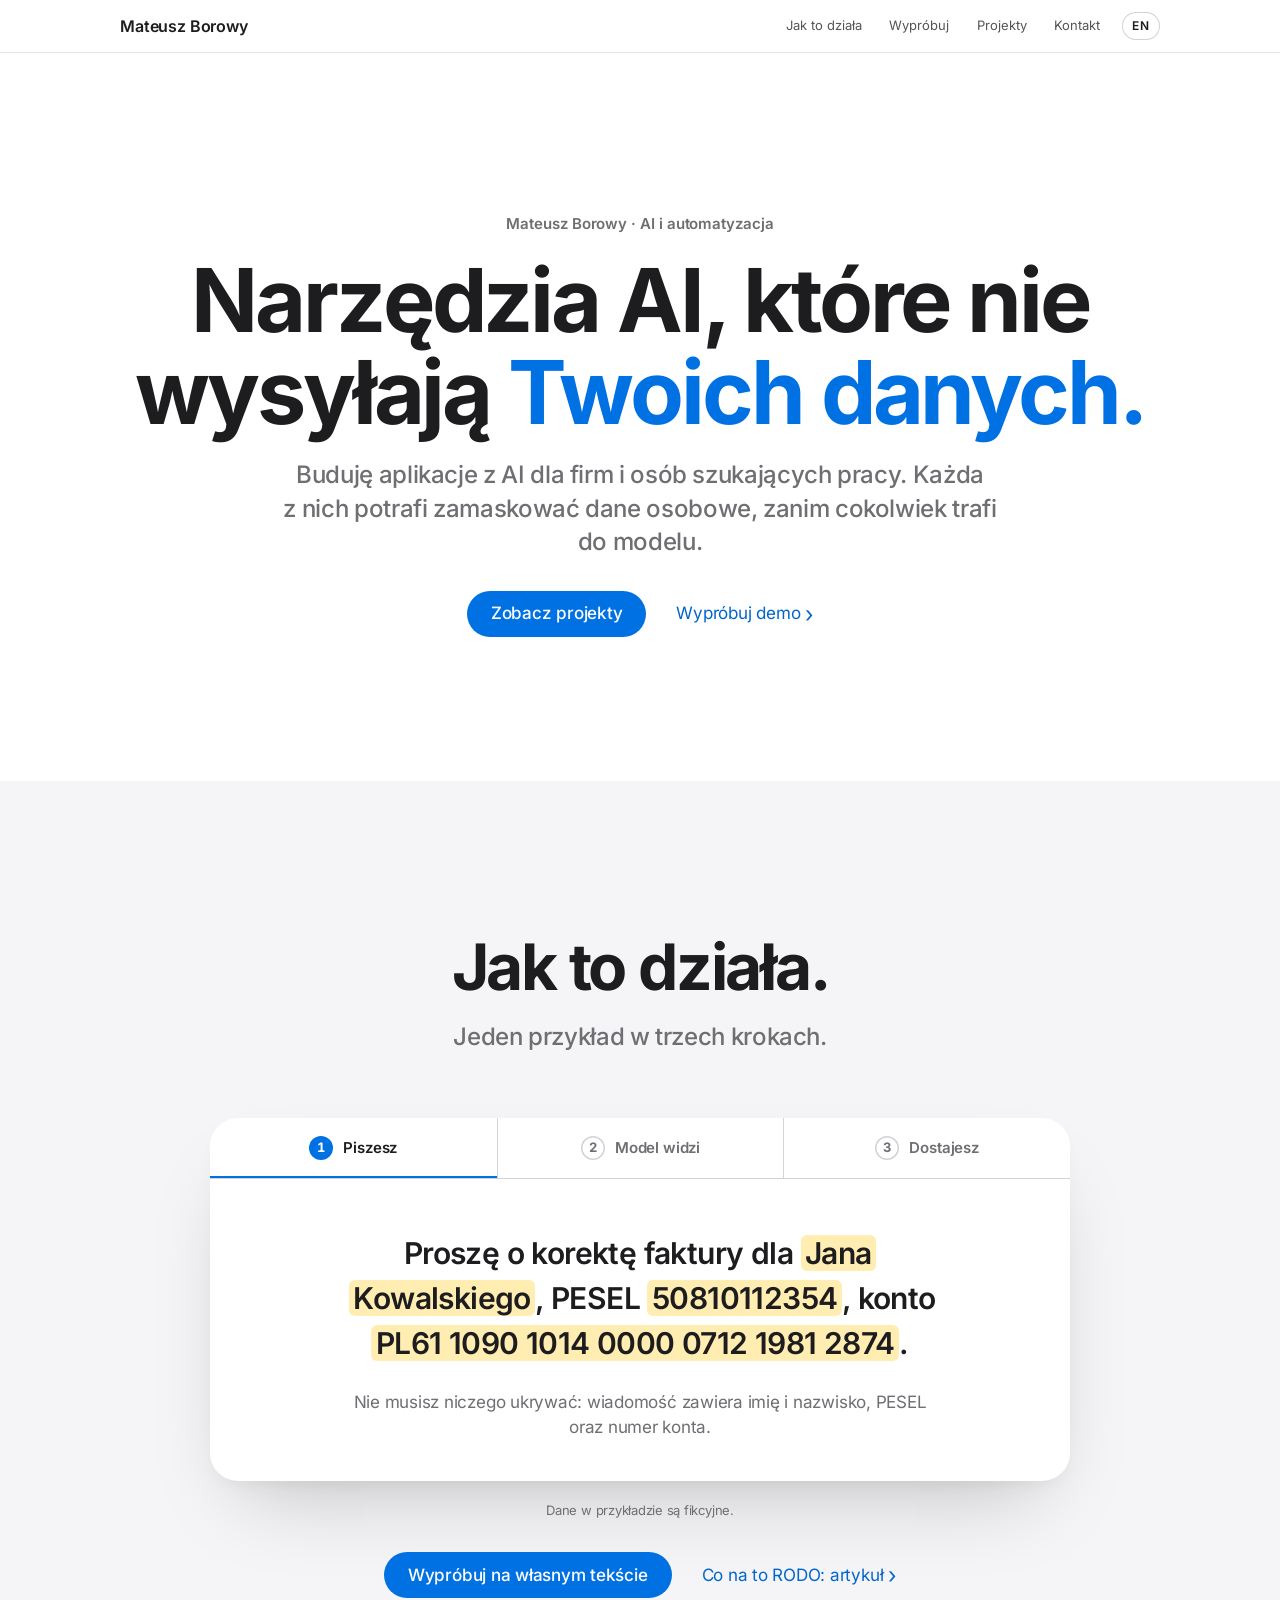
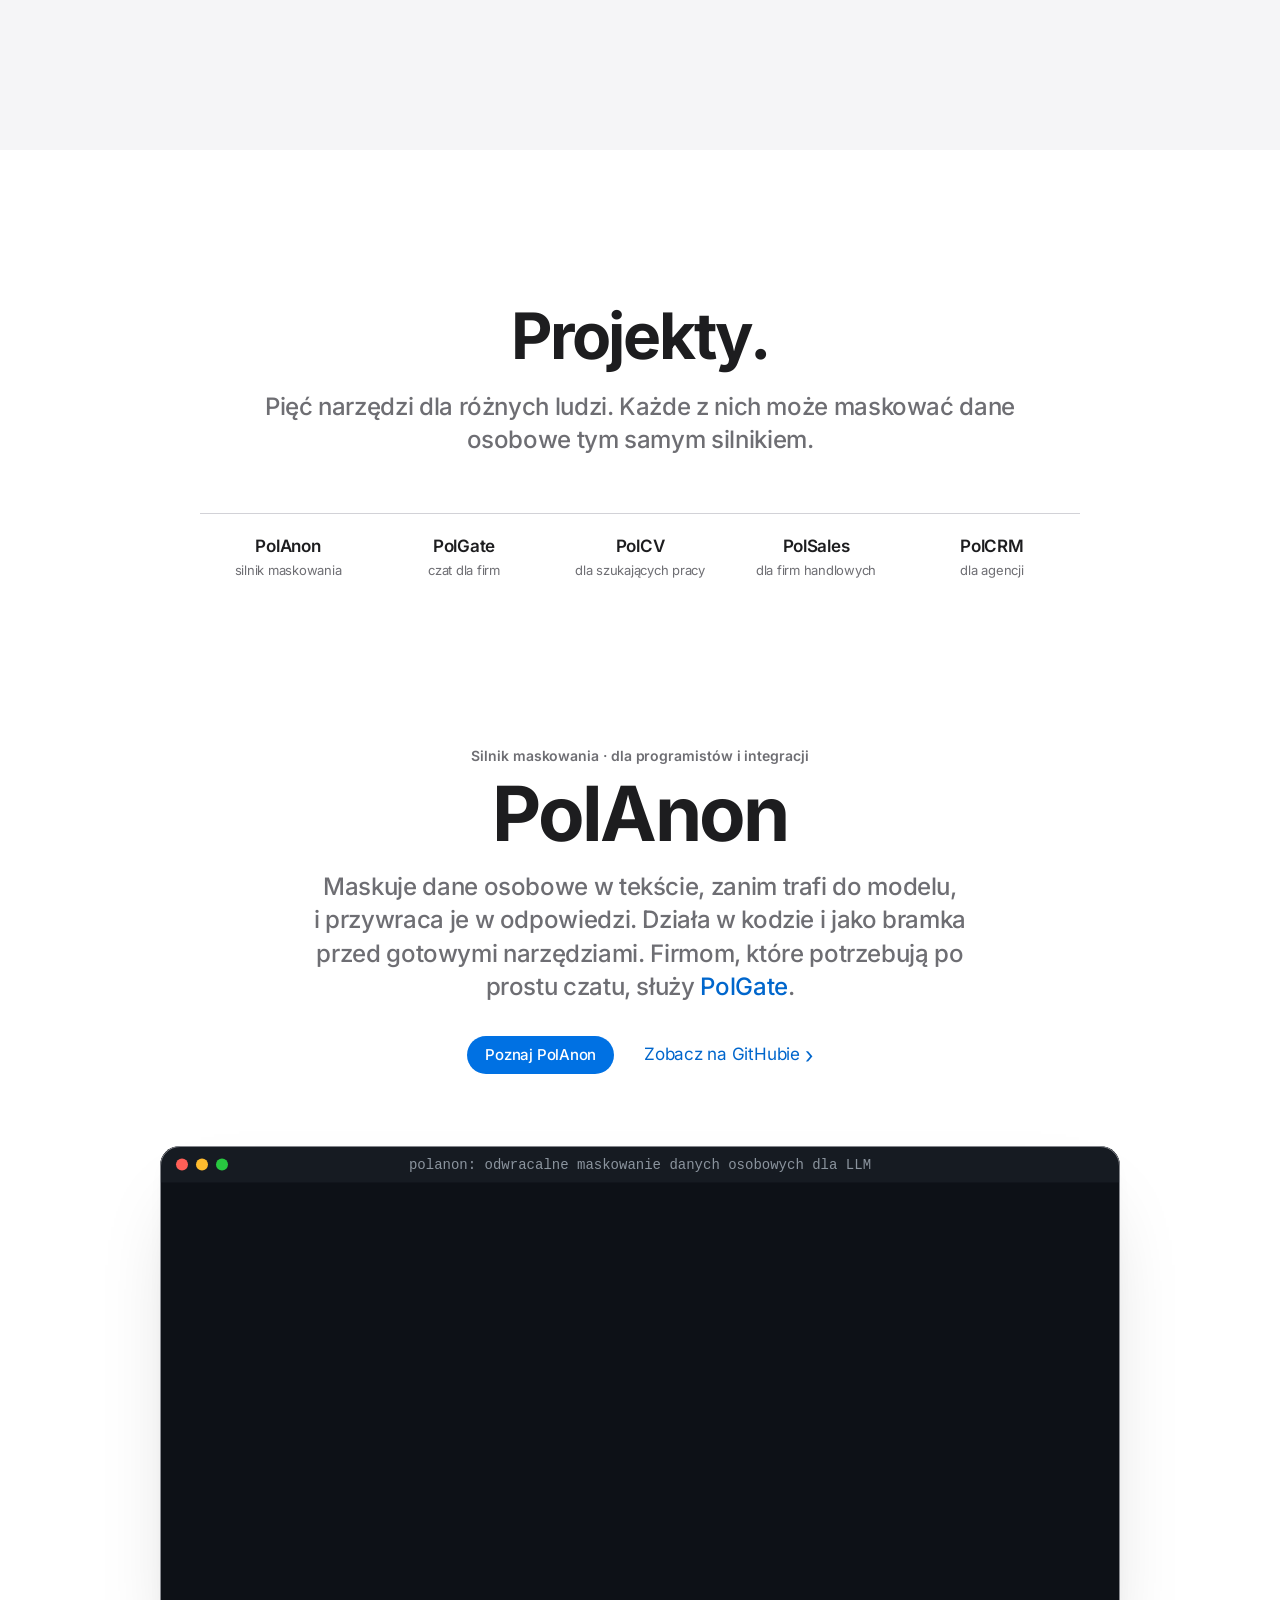
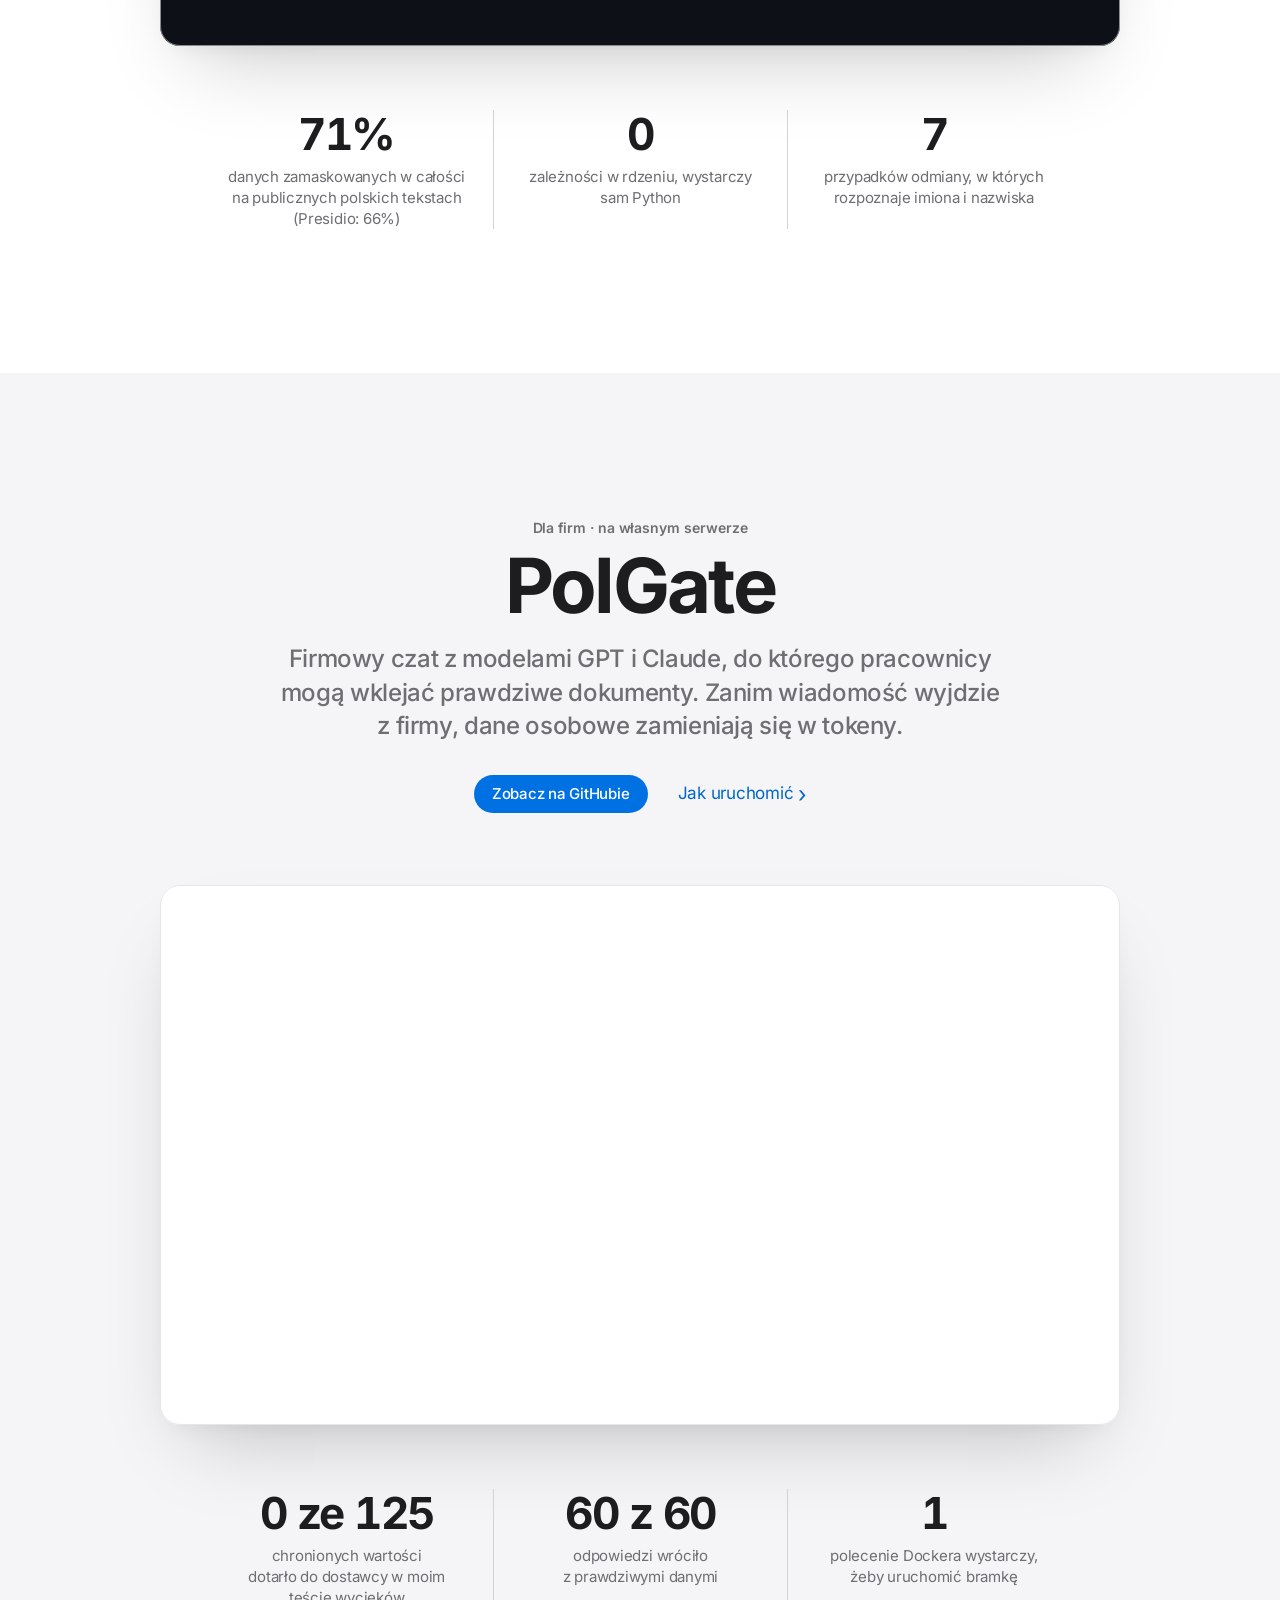
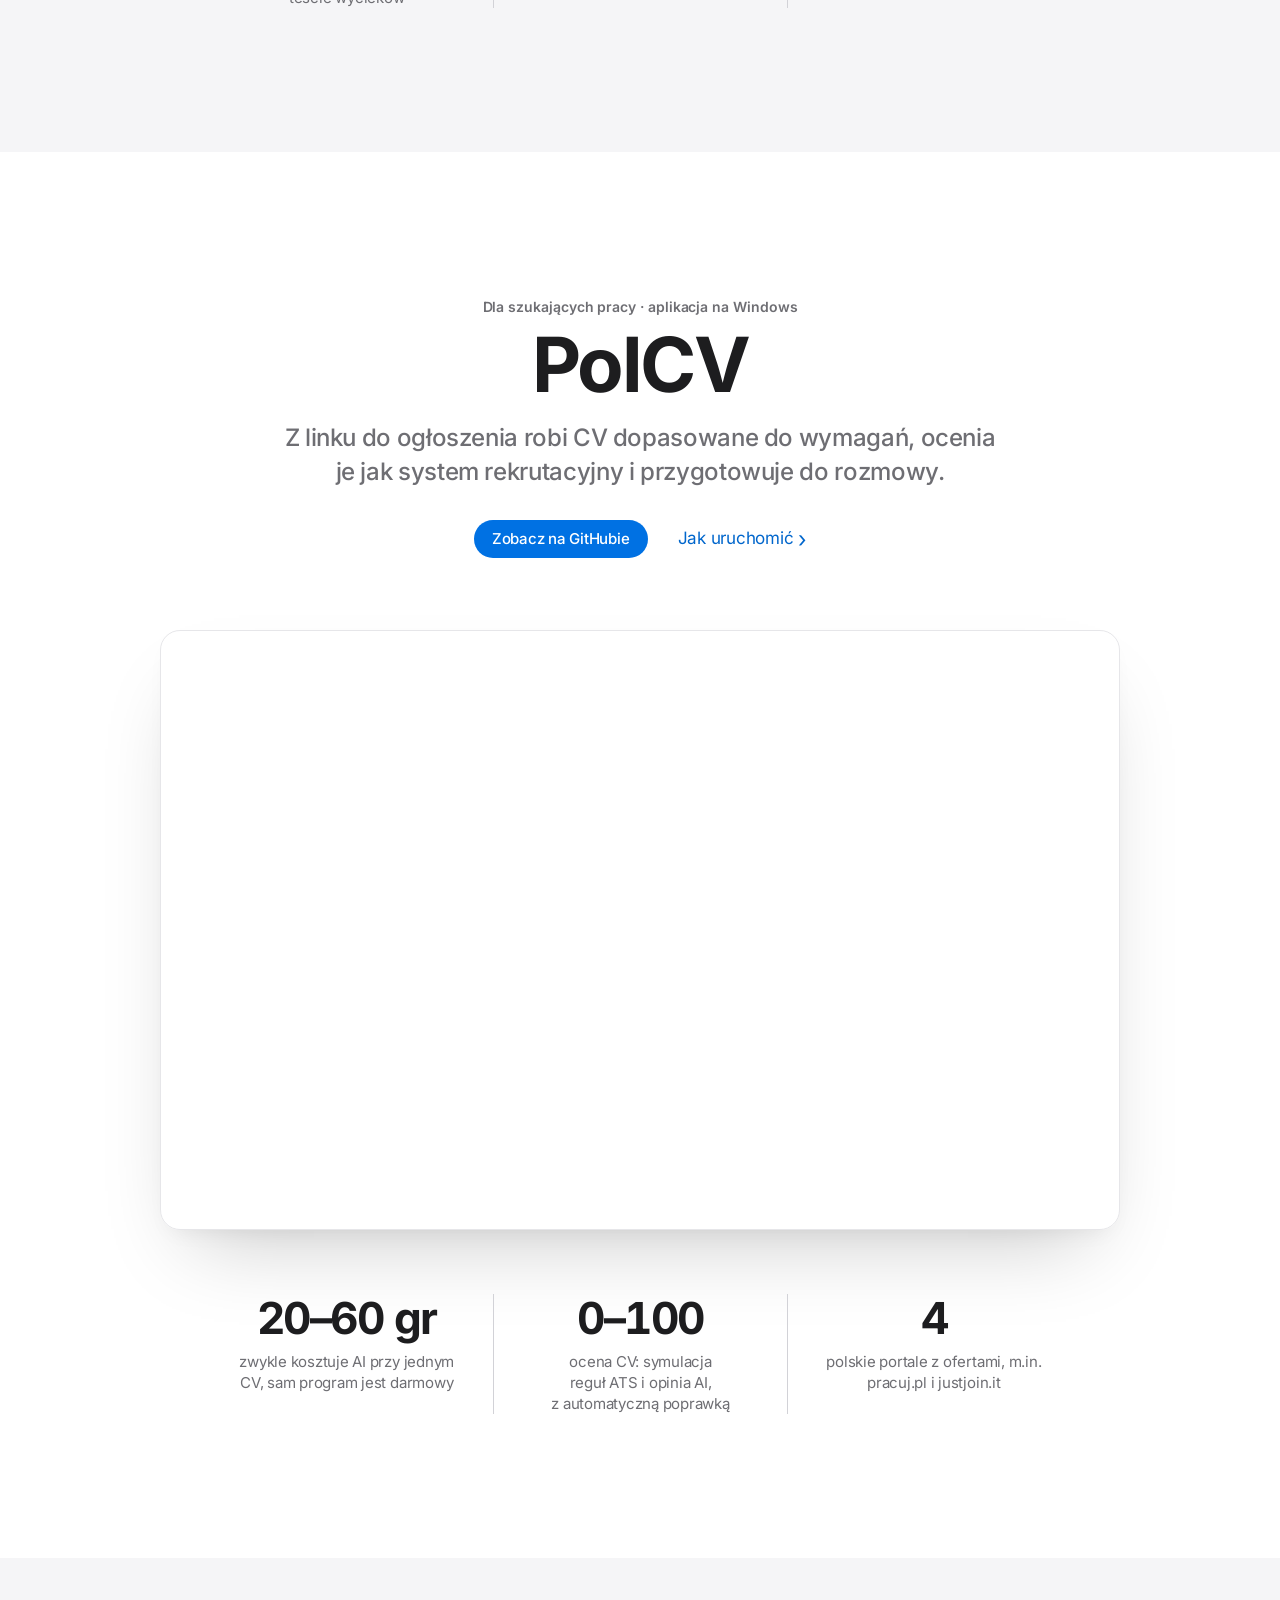
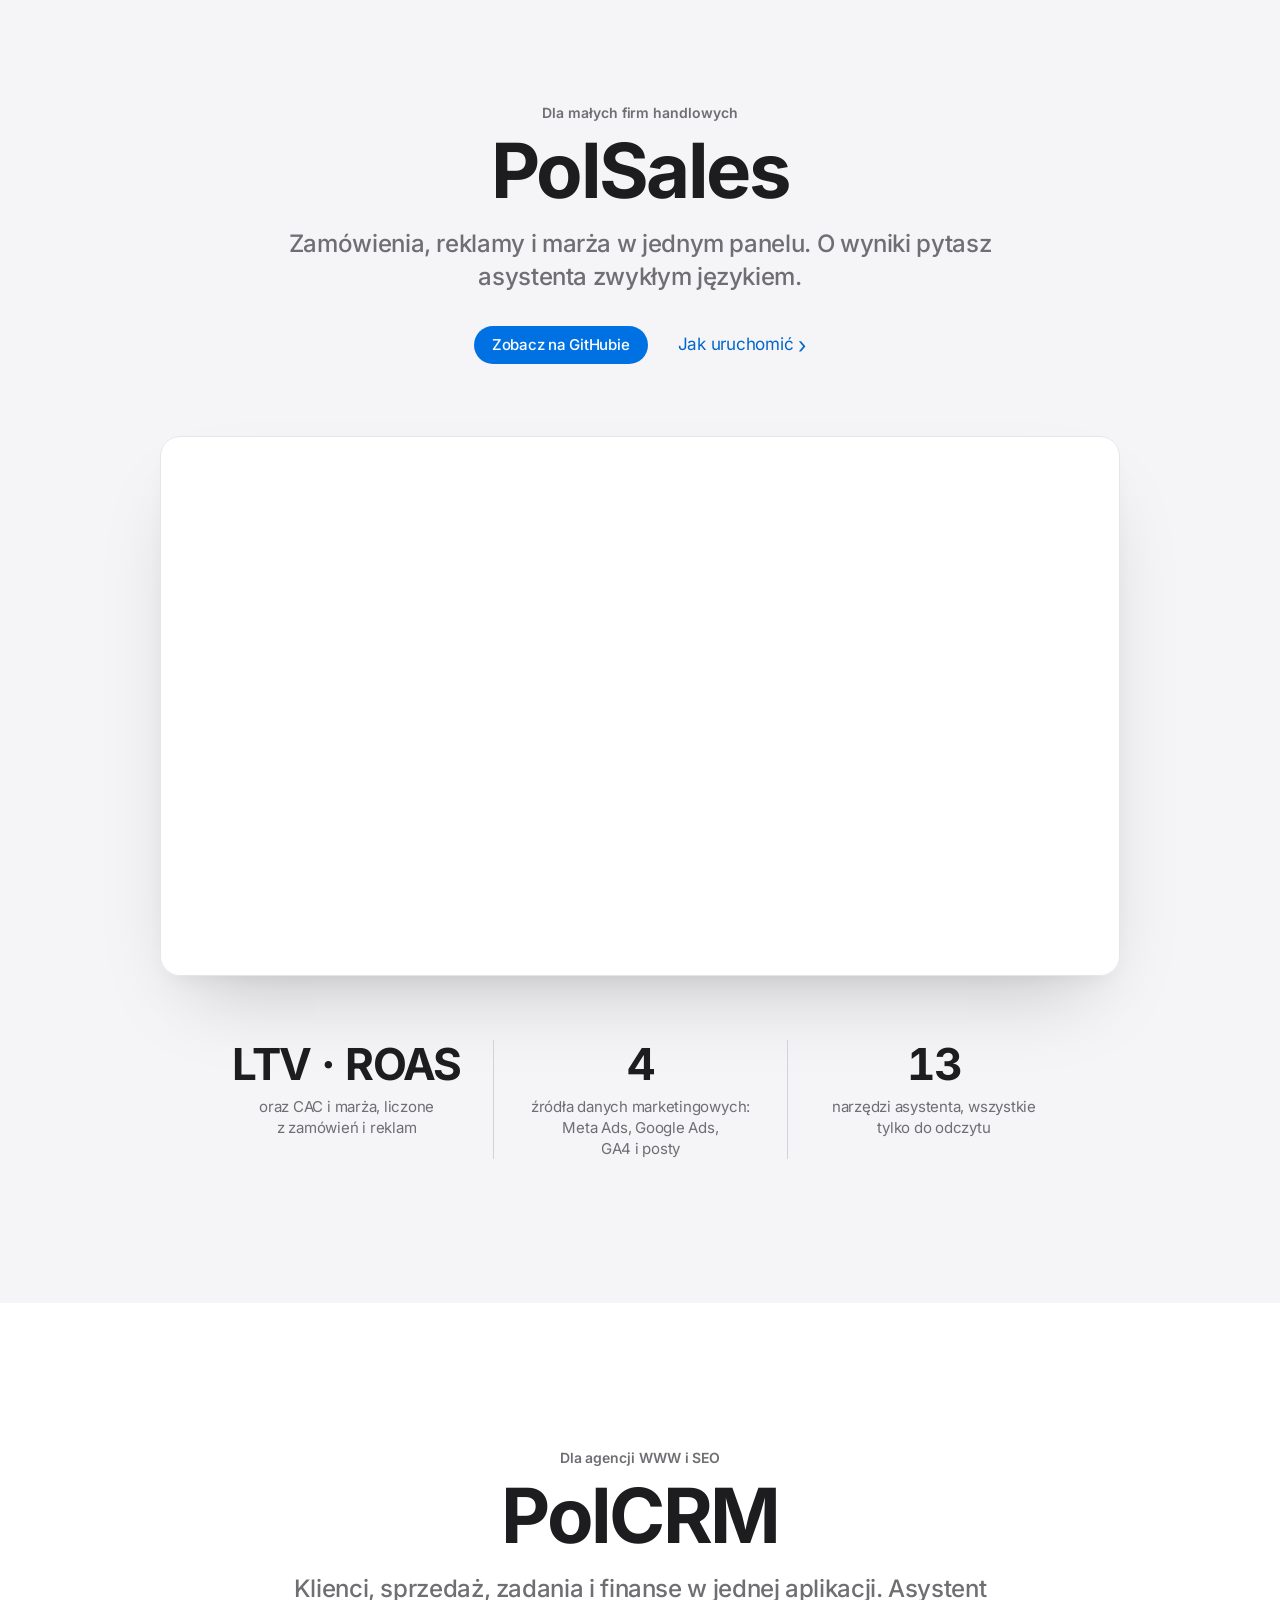
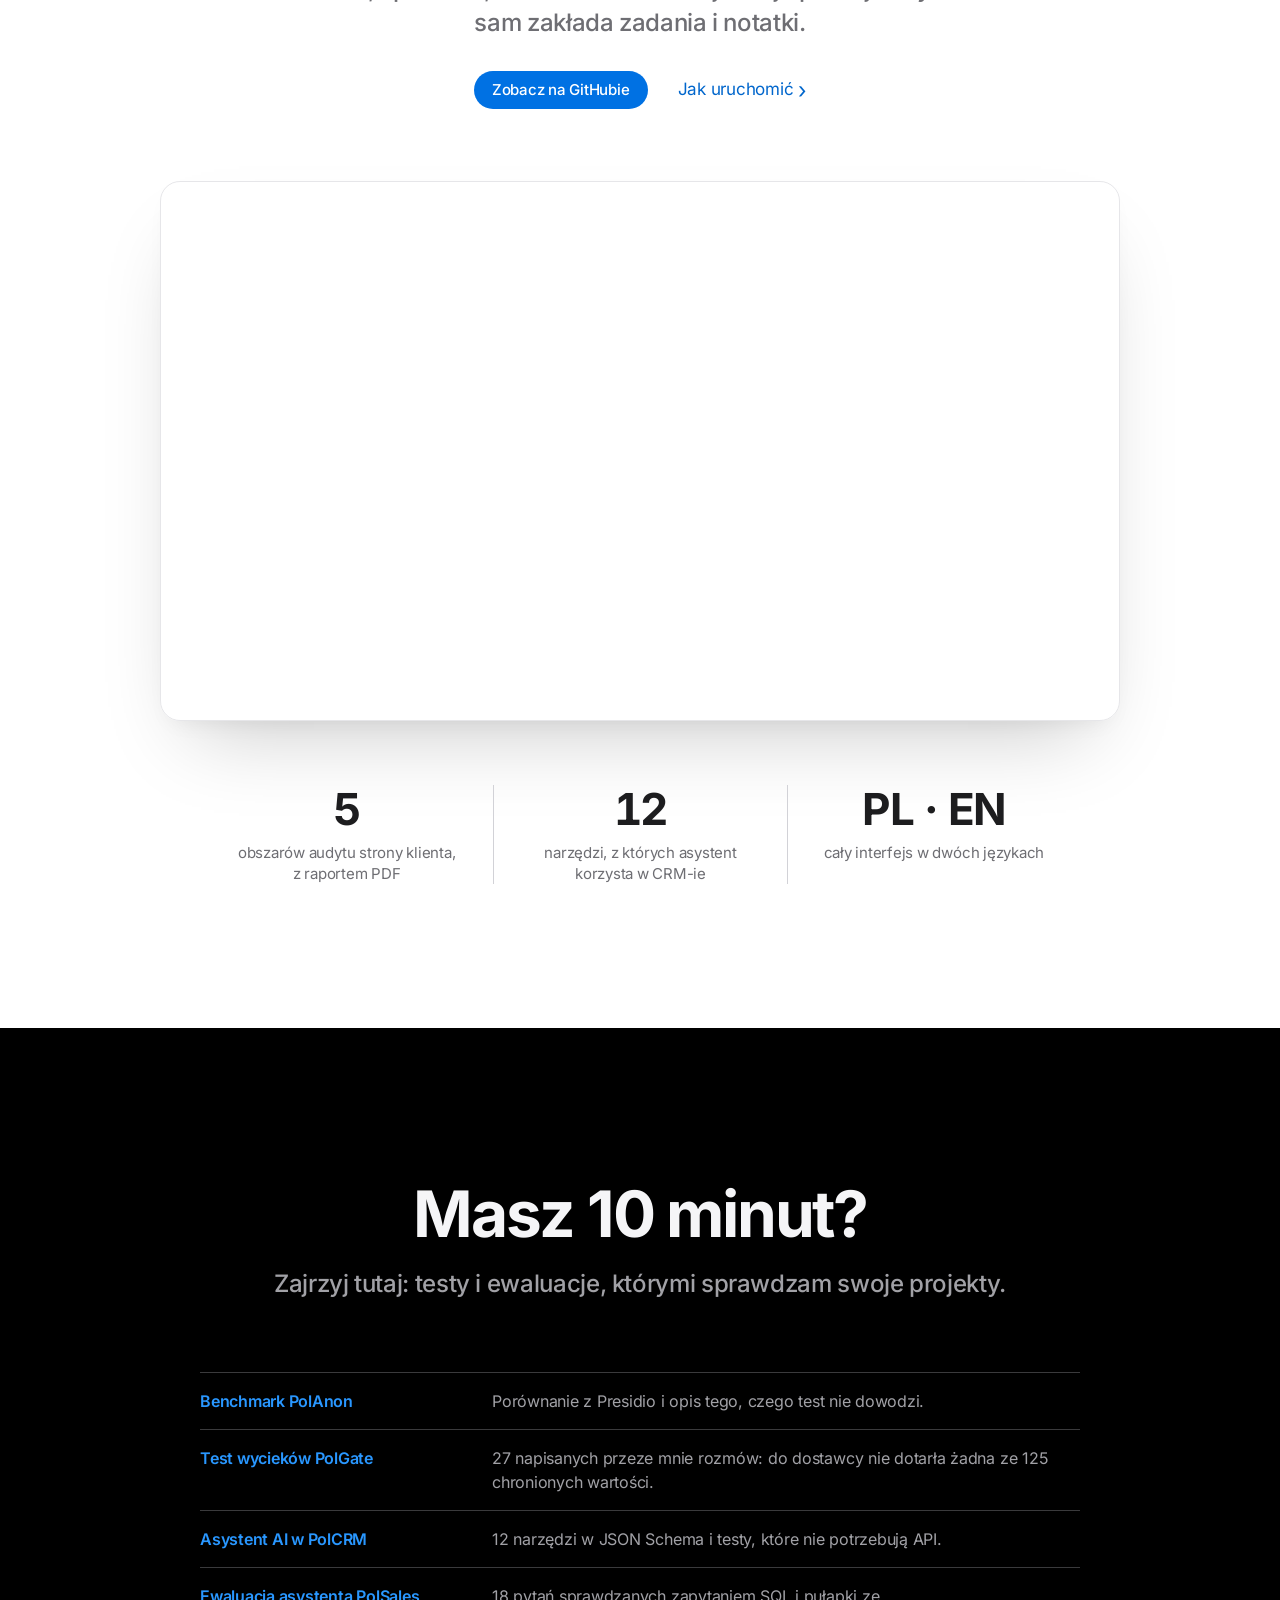
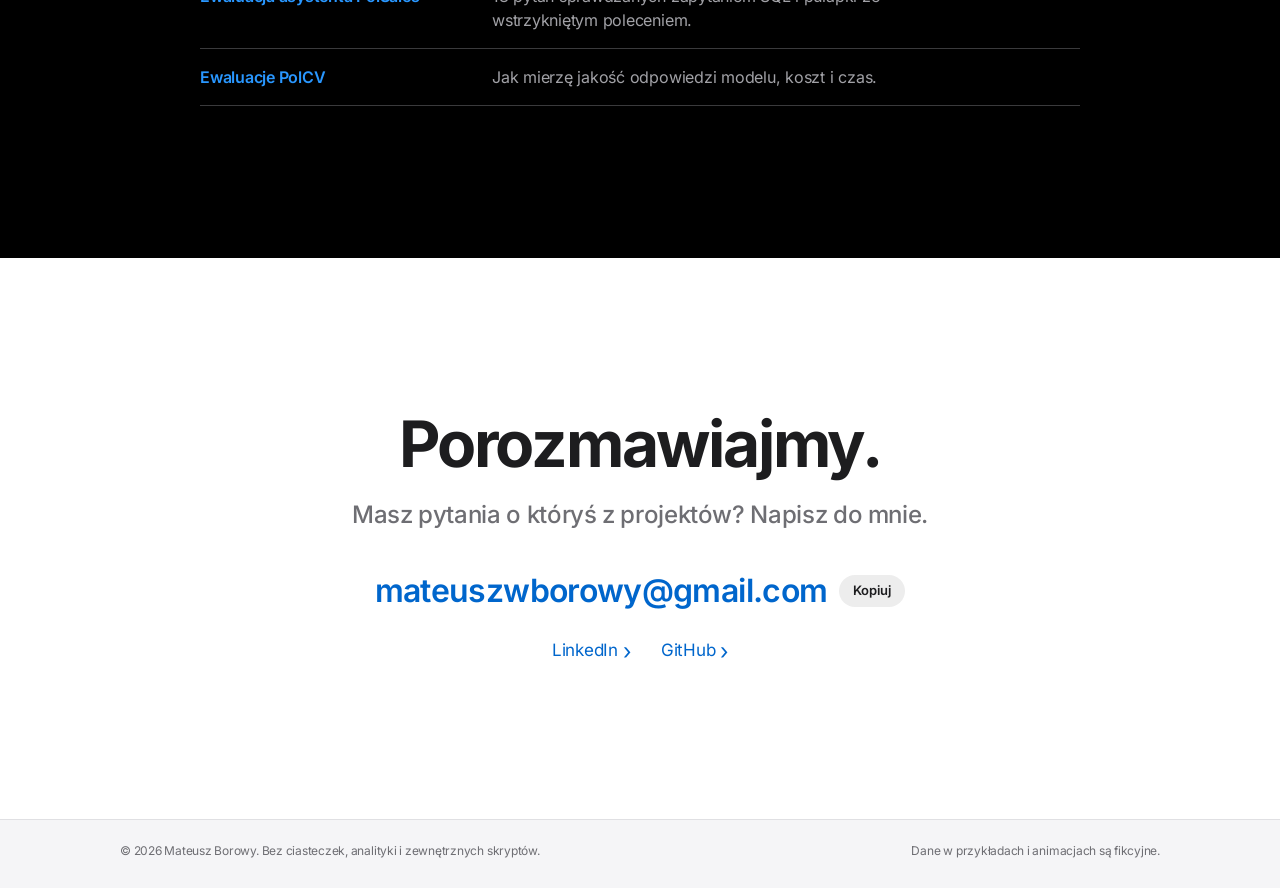
==== commit e0f8574e: "feat: drop the recruiter section, keep the 10-minute list The recruiter spec sheet (studies, work, s" ====
--- a/index.html
+++ b/index.html
@@ -129,7 +129,6 @@
         <a href="#jak-to-dziala">Jak to działa</a>
         <a href="demo/">Wypróbuj</a>
         <a href="#projekty">Projekty</a>
-        <a href="#rekruter">Dla rekrutera</a>
         <a href="#kontakt">Kontakt</a>
       </nav>
       <a class="lang" href="en/" hreflang="en" lang="en" data-lang-switch>EN<span class="sr-only"> – English version</span></a>
@@ -151,7 +150,7 @@
     <p class="lead">Buduję aplikacje z&nbsp;AI dla firm i&nbsp;osób szukających pracy. Każda z&nbsp;nich potrafi zamaskować dane osobowe, zanim cokolwiek trafi do modelu.</p>
     <div class="cta-row">
       <a class="btn" href="#projekty">Zobacz projekty</a>
-      <a class="more" href="#rekruter">Jestem rekruterem</a>
+      <a class="more" href="demo/">Wypróbuj demo</a>
     </div>
   </div>
 </section>
@@ -248,7 +247,9 @@
       </header>
       <figure class="shot reveal">
         <picture>
+          <source media="(prefers-reduced-motion: reduce) and (prefers-color-scheme: dark)" srcset="assets/polgate-dark-poster.webp" type="image/webp">
           <source media="(prefers-reduced-motion: reduce)" srcset="assets/polgate-poster.webp" type="image/webp">
+          <source media="(prefers-color-scheme: dark)" srcset="assets/polgate-dark.webp" type="image/webp">
           <img src="assets/polgate.webp" width="1920" height="1080" loading="lazy" decoding="async" alt="Czat PolGate: wiadomość z&nbsp;imieniem, PESEL-em i&nbsp;numerem konta trafia do modelu jako tokeny, a&nbsp;odpowiedź wraca z&nbsp;oryginalnymi danymi.">
         </picture>
       </figure>
@@ -336,40 +337,20 @@
   </article>
 </section>
 
-<!-- ============ 4. DLA REKRUTERA ============ -->
+<!-- ============ 4. MASZ 10 MINUT? ============
+     id="rekruter" zostaje, żeby stare linki do tej sekcji (np. z CV) dalej tu prowadziły. -->
 <section class="section theme-dark" id="rekruter" aria-labelledby="rekruter-title">
   <div class="wrap">
-    <h2 class="display center" id="rekruter-title">Dla rekrutera.</h2>
-
+    <h2 class="display center" id="rekruter-title">Masz 10 minut?</h2>
+    <p class="lead center">Zajrzyj tutaj: testy i&nbsp;ewaluacje, którymi sprawdzam swoje projekty.</p>
     <div class="recruit">
-      <div class="recruit-col">
-        <h3 class="col-title">W&nbsp;skrócie</h3>
-        <dl class="stack">
-          <div><dt>Studia</dt><dd>Technologie kognitywne i&nbsp;media społecznościowe, Politechnika Śląska (licencjat, od 2024)</dd></div>
-          <div><dt>Praca</dt><dd>Od sierpnia 2025 automatyzuję dokumentację w&nbsp;firmie: skrypty i&nbsp;workflow n8n z&nbsp;Claude Code, prompty z&nbsp;anonimizacją danych.</dd></div>
-          <div><dt>Backend</dt><dd>Python, FastAPI, Flask, SQLAlchemy, PostgreSQL</dd></div>
-          <div><dt>Frontend</dt><dd>TypeScript, React, Vite, Tailwind, HTMX</dd></div>
-          <div><dt>AI</dt><dd><span lang="en">tool calling</span>, RAG, ewaluacje modeli, spaCy, Ollama, OpenRouter</dd></div>
-          <div><dt>Narzędzia</dt><dd>n8n, Claude Code, Docker, GitHub Actions, pytest</dd></div>
-          <div><dt>Języki</dt><dd>polski, angielski C1</dd></div>
-        </dl>
-      </div>
-      <div class="recruit-col">
-        <h3 class="col-title">Masz 10 minut? Zajrzyj tutaj</h3>
-        <ol class="links">
+      <ol class="links">
           <li><a href="https://github.com/boromat/polanon/blob/main/benchmarks/README.md" target="_blank" rel="noopener">Benchmark PolAnon</a><span>Porównanie z&nbsp;Presidio i&nbsp;opis tego, czego test nie dowodzi.</span></li>
           <li><a href="https://github.com/boromat/polgate/blob/main/evals/README.md" target="_blank" rel="noopener">Test wycieków PolGate</a><span>27 napisanych przeze mnie rozmów: do dostawcy nie dotarła żadna ze 125 chronionych wartości.</span></li>
           <li><a href="https://github.com/boromat/polcrm/blob/main/ai_assistant.py" target="_blank" rel="noopener">Asystent AI w&nbsp;PolCRM</a><span>12 narzędzi w&nbsp;JSON Schema i&nbsp;testy, które nie potrzebują API.</span></li>
           <li><a href="https://github.com/boromat/polsales/blob/main/evals/README.md" target="_blank" rel="noopener">Ewaluacja asystenta PolSales</a><span>18 pytań sprawdzanych zapytaniem SQL i&nbsp;pułapki ze wstrzykniętym poleceniem.</span></li>
           <li><a href="https://github.com/boromat/polcv/blob/main/evals/README.md" target="_blank" rel="noopener">Ewaluacje PolCV</a><span>Jak mierzę jakość odpowiedzi modelu, koszt i&nbsp;czas.</span></li>
-        </ol>
-      </div>
-    </div>
-
-    <div class="cta-row">
-      <a class="btn" href="#kontakt">Napisz do mnie</a>
-      <a class="more" href="https://www.linkedin.com/in/mateuszborowy/" target="_blank" rel="noopener">LinkedIn</a>
-      <a class="more" href="https://github.com/boromat" target="_blank" rel="noopener">Profil na GitHubie</a>
+      </ol>
     </div>
   </div>
 </section>
--- a/style.css
+++ b/style.css
@@ -1,7 +1,7 @@
 /* =========================================================
    Mateusz Borowy · Projekty
    Układ: jedna myśl na sekcję. Sekcje na przemian białe i jasnoszare,
-   jedna czarna (dla rekrutera). Projekty jak karty produktów:
+   jedna czarna (Masz 10 minut?). Projekty jak karty produktów:
    nazwa, jedno zdanie, duży obraz, trzy liczby. Jeden akcent: niebieski.
    Kolory i rozmiary zmieniasz w zmiennych poniżej.
    ========================================================= */
@@ -130,7 +130,7 @@
 /* ---------- Podstawy ---------- */
 *, *::before, *::after { box-sizing: border-box; }
 /* Płynne przewijanie tylko po kliknięciu linku do sekcji (klasę „smooth” dodaje script.js).
-   Wejście z linku #rekruter albo odświeżenie od razu pokazuje sekcję, bez przelatywania strony. */
+   Wejście z linku do sekcji (np. #kontakt) albo odświeżenie od razu pokazuje sekcję, bez przelatywania strony. */
 html.smooth { scroll-behavior: smooth; }
 html {
   scroll-padding-top: calc(var(--nav-h) + 24px);
@@ -220,6 +220,8 @@
   transition: transform .2s ease;
 }
 .more:hover::after { transform: translateX(3px); }
+/* Na bardzo wąskim ekranie długi link (np. do artykułu) łamie się zamiast wychodzić poza stronę. */
+@media (max-width: 400px) { .more { max-width: 100%; white-space: normal; } }
 
 /* ---------- Nawigacja ---------- */
 .nav {
@@ -413,26 +415,20 @@
 }
 .facts span { display: block; margin-top: 8px; font-size: 15px; line-height: 1.4; color: var(--text-2); }
 
-/* ---------- 4. Dla rekrutera ----------
-   Jak specyfikacja techniczna: dwie tabele jedna pod drugą, z tą samą kolumną etykiet,
-   więc wszystkie wiersze obu rubryk stoją na tych samych liniach. */
+/* ---------- 4. Masz 10 minut? ----------
+   Lista linków jak specyfikacja techniczna: tytuł po lewej, opis po prawej, wiersze na jednej linii. */
 .recruit {
   max-width: 880px;
   margin: clamp(48px, 7vw, 72px) auto 0;
-  display: grid; gap: clamp(48px, 6vw, 64px);
   text-align: left;
 }
-.recruit-col { min-width: 0; }
-.col-title { margin: 0 0 14px; font-size: 21px; letter-spacing: -0.02em; }
-.stack, .links { margin: 0; padding: 0; list-style: none; border-top: 1px solid var(--line); }
-.stack > div, .links > li {
+.links { margin: 0; padding: 0; list-style: none; border-top: 1px solid var(--line); }
+.links > li {
   display: grid; grid-template-columns: 260px minmax(0, 1fr); column-gap: 32px; align-items: baseline;
   padding: 16px 0; border-bottom: 1px solid var(--line);
 }
-.stack dt, .links a { font-size: 16px; font-weight: 600; }
-.stack dt { color: var(--text); }
-.stack dd, .links > li > span { margin: 0; font-size: 16px; color: var(--text-2); }
-#rekruter .cta-row, #recruiters .cta-row { margin-top: clamp(48px, 6vw, 64px); }
+.links a { font-size: 16px; font-weight: 600; }
+.links > li > span { margin: 0; font-size: 16px; color: var(--text-2); }
 
 /* ---------- 5. Kontakt ---------- */
 .mail {
@@ -562,7 +558,7 @@
 
 /* ---------- Tablet ---------- */
 @media (max-width: 900px) {
-  .stack > div, .links > li { grid-template-columns: 200px minmax(0, 1fr); column-gap: 24px; }
+  .links > li { grid-template-columns: 200px minmax(0, 1fr); column-gap: 24px; }
 }
 
 /* ---------- Telefon ---------- */
@@ -577,7 +573,7 @@
   .facts li + li { border-left: 0; border-top: 1px solid var(--line); }
   .steps-switch button { flex-direction: column; gap: 6px; min-height: 72px; font-size: 13px; }
   .js .demo-stage { min-height: 300px; }
-  .stack > div, .links > li { grid-template-columns: minmax(0, 1fr); row-gap: 4px; }
+  .links > li { grid-template-columns: minmax(0, 1fr); row-gap: 4px; }
   .shot { border-radius: 14px; }
 }
 
@@ -638,7 +634,7 @@
   font-family: var(--font-display); font-size: clamp(26px, 3.2vw, 34px); line-height: 1.15; letter-spacing: -0.025em;
 }
 .article-body > h3 {
-  display: flex; align-items: center; gap: 12px; margin: 1.9em 0 .5em; scroll-margin-top: calc(var(--nav-h) + 16px);
+  display: flex; flex-wrap: wrap; align-items: center; gap: 6px 12px; margin: 1.9em 0 .5em; scroll-margin-top: calc(var(--nav-h) + 16px);
   font-family: var(--font-display); font-size: 21px; line-height: 1.3; letter-spacing: -0.015em;
 }
 .article-body p, .article-body ul, .article-body ol { margin: 0 0 1em; }
@@ -711,7 +707,7 @@
 .cmp-track { height: 12px; border-radius: 6px; background: var(--bg-alt); overflow: hidden; }
 .cmp-fill { display: block; height: 100%; border-radius: 6px; background: var(--text-2); opacity: .55; }
 .cmp-fill.is-ours { background: var(--accent); opacity: 1; }
-.cmp-fill.w16 { width: 16.5%; }
+.cmp-fill.w12 { width: 11.6%; }
 .cmp-fill.w66 { width: 66%; }
 .cmp-fill.w71 { width: 71%; }
 .cmp-fill.w90 { width: 90%; }
@@ -764,4 +760,58 @@
   font-family: var(--font); font-size: 12px; font-weight: 600; letter-spacing: 0; white-space: nowrap;
   color: var(--token-text); background: var(--token-bg);
 }
-.article-body .uses .card p code { font-size: .9em; }
+
+/* „Co maskuje” na stronie PolAnon: kafelki różnej wielkości */
+.bento {
+  display: grid; grid-template-columns: repeat(4, minmax(0, 1fr)); gap: 14px; margin: 1.3em 0 1.4em;
+  grid-template-areas: "names names check check" "names names contact secret" "web web firms firms";
+}
+.tile {
+  display: flex; flex-direction: column; min-width: 0; padding: 22px 22px 20px; border-radius: 22px;
+  background: var(--bg-alt); border: 1px solid color-mix(in srgb, var(--line) 60%, transparent);
+}
+.tile-names { grid-area: names; background: linear-gradient(160deg, color-mix(in srgb, var(--accent) 20%, var(--bg-alt)), var(--bg-alt) 72%); }
+.tile-check { grid-area: check; }
+.tile-contact { grid-area: contact; }
+.tile-secret { grid-area: secret; }
+.tile-web { grid-area: web; }
+.tile-firms { grid-area: firms; }
+.article-body .tile-icon { display: block; flex: none; margin-bottom: 12px; color: var(--link); }
+.article-body .tile h3 { margin: 0 0 6px; font-family: var(--font-display); font-size: 18px; line-height: 1.3; letter-spacing: -0.01em; }
+.article-body .tile h3.big { font-size: clamp(19px, 2.35vw, 24px); font-weight: 700; letter-spacing: -0.035em; white-space: nowrap; }
+.article-body .tile p { margin: 0; font-size: 14.5px; line-height: 1.55; color: var(--text-2); text-align: left; }
+.article-body .tile .chips { display: flex; flex-wrap: wrap; gap: 6px; margin-top: auto; padding-top: 16px; }
+.article-body .tile .tok { font-size: 12.5px; }
+.article-body .forms { list-style: none; margin: auto 0 0; padding: 16px 0 0; display: grid; gap: 8px; }
+.article-body .forms li { display: flex; align-items: center; justify-content: space-between; gap: 10px; margin: 0; padding: 10px 14px; border-radius: 12px; font-size: 15px; background: color-mix(in srgb, var(--bg) 60%, transparent); }
+.article-body .forms .ok { flex: none; font-size: 12.5px; font-weight: 600; color: var(--ok); }
+.article-body .forms { container-type: inline-size; }
+.article-body .forms li > span:first-child { min-width: 0; white-space: nowrap; overflow: hidden; text-overflow: ellipsis; }
+@container (max-width: 270px) {
+  .article-body .forms .ok-text { position: absolute; width: 1px; height: 1px; overflow: hidden; clip-path: inset(50%); white-space: nowrap; }
+  .article-body .forms .ok { font-size: 15px; }
+}
+@media (max-width: 680px) {
+  .bento { grid-template-columns: minmax(0, 1fr); grid-template-areas: "names" "check" "contact" "secret" "firms" "web"; }
+  .article-body .tile h3.big { white-space: normal; }
+}
+
+/* „Gdzie się sprawdza” na stronie PolAnon: lista z ikonami w dwóch kolumnach */
+.article-body .uses-list {
+  list-style: none; margin: 1.2em 0 1.4em; padding: 0;
+  display: grid; grid-template-columns: repeat(2, minmax(0, 1fr)); grid-auto-rows: 1fr; column-gap: 36px;
+  border-bottom: 1px solid var(--line);
+}
+.article-body .uses-list li {
+  display: grid; grid-template-columns: 44px minmax(0, 1fr); column-gap: 14px; align-items: start;
+  margin: 0; padding: 18px 0; border-top: 1px solid var(--line);
+}
+.article-body .uses-list .use-icon {
+  display: grid; place-items: center; width: 44px; height: 44px; border-radius: 12px;
+  color: var(--link); background: var(--token-bg);
+}
+.article-body .uses-list h3 { margin: 2px 0 4px; font-family: var(--font-display); font-size: 17px; line-height: 1.3; letter-spacing: -0.01em; }
+.article-body .uses-list p { margin: 0; font-size: 14.5px; line-height: 1.55; color: var(--text-2); text-align: left; }
+@media (max-width: 680px) {
+  .article-body .uses-list { grid-template-columns: minmax(0, 1fr); grid-auto-rows: auto; }
+}
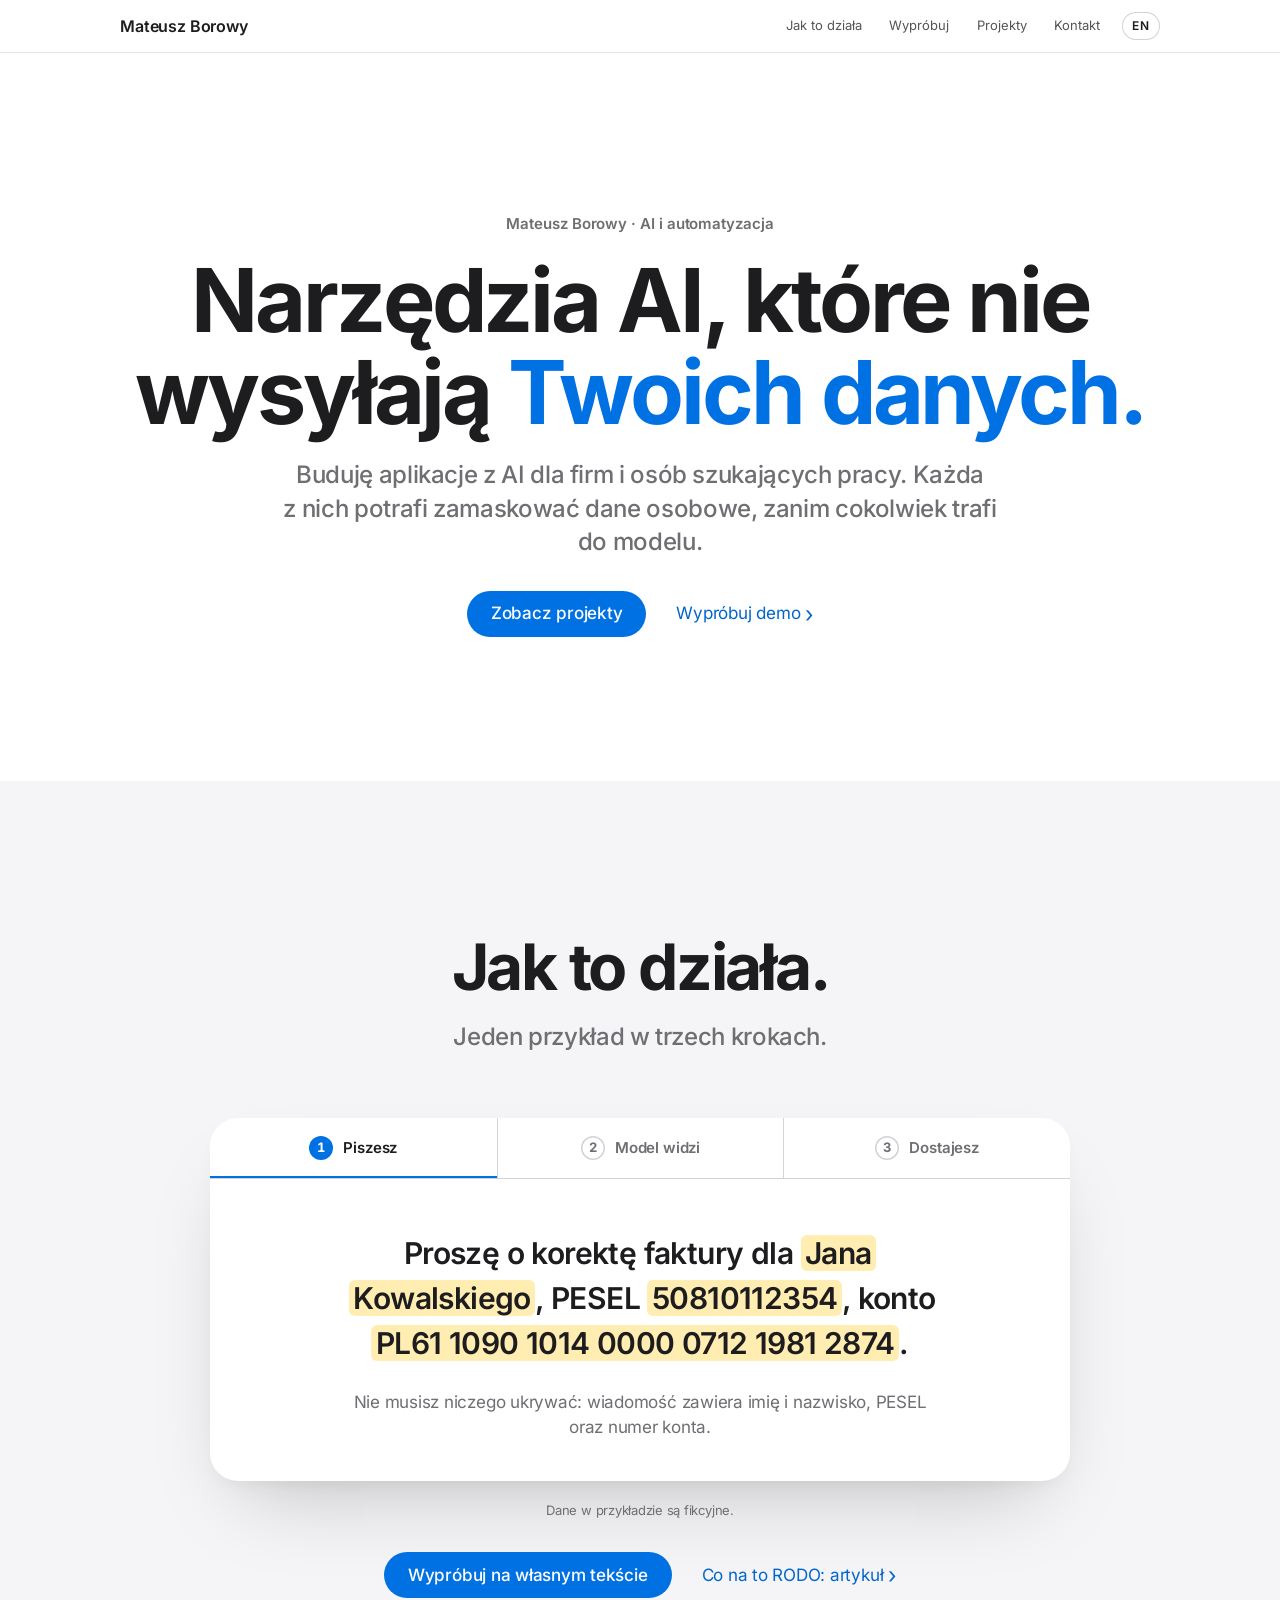
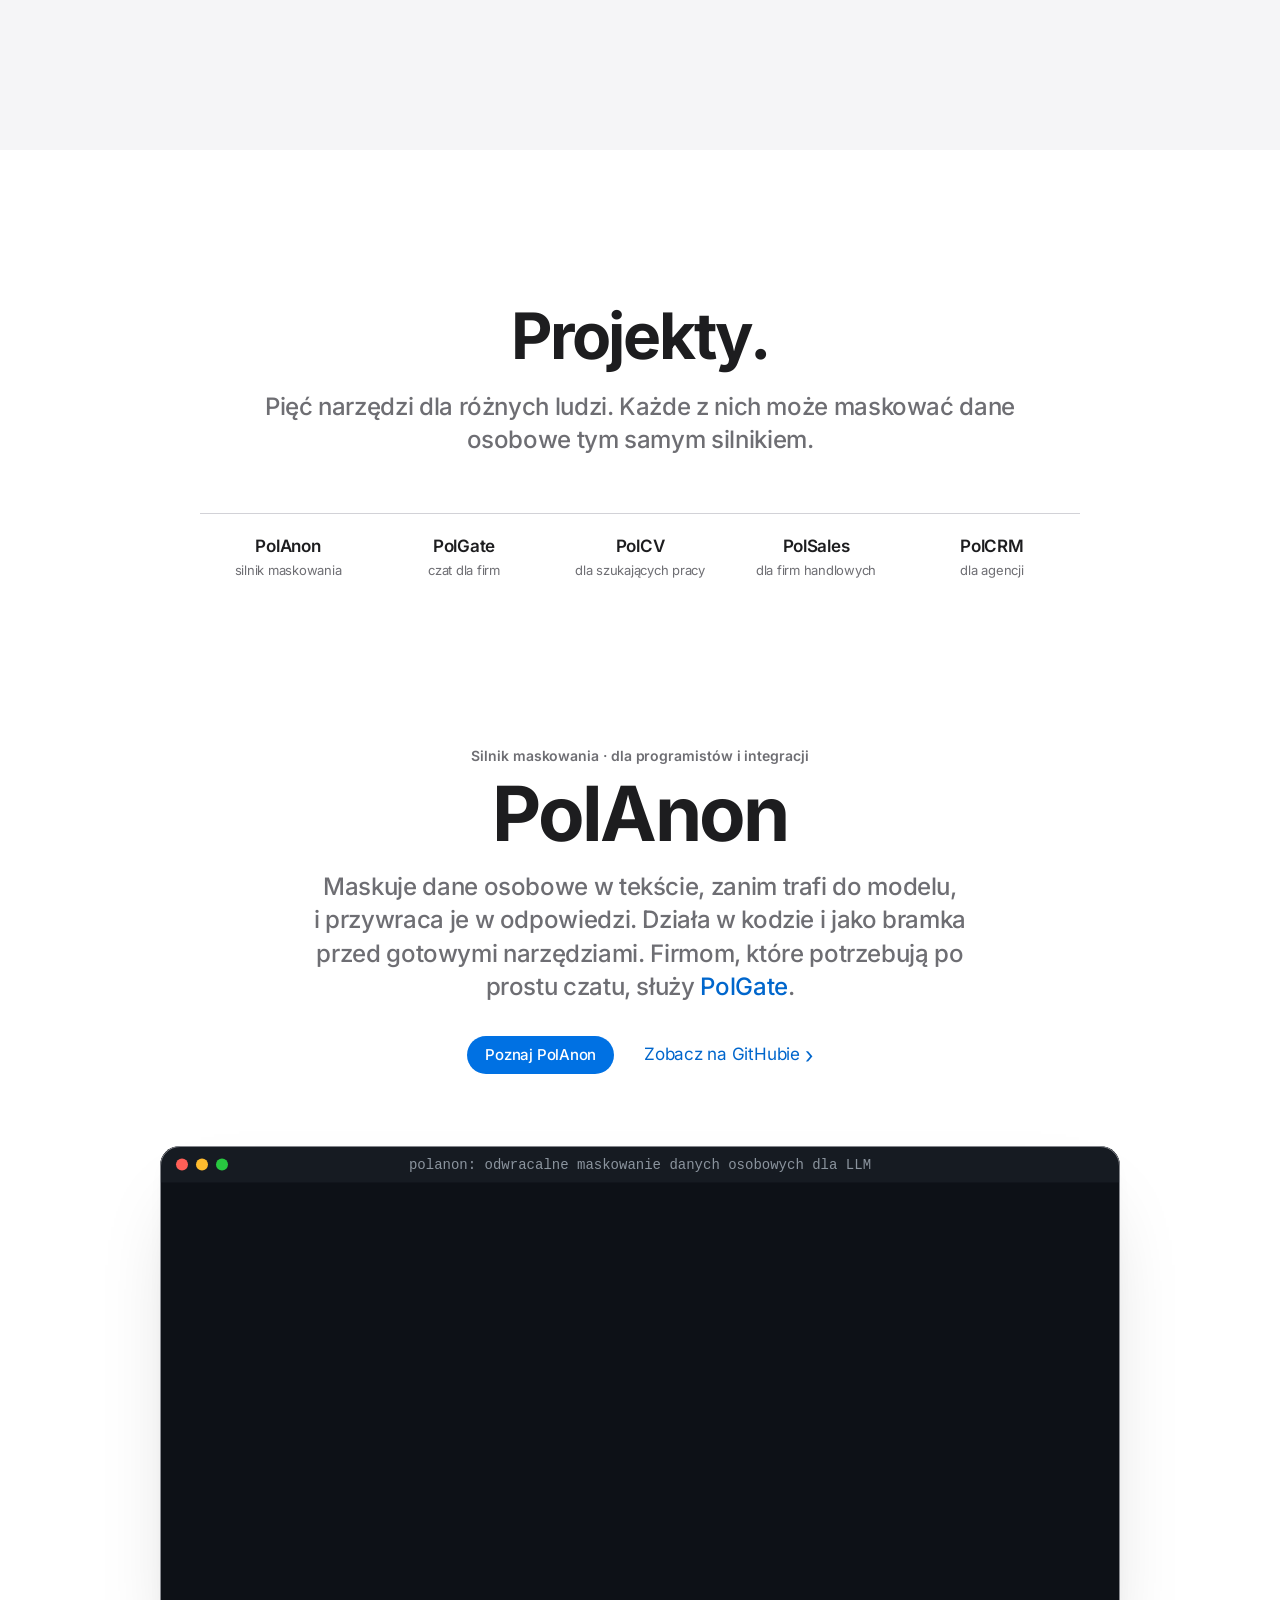
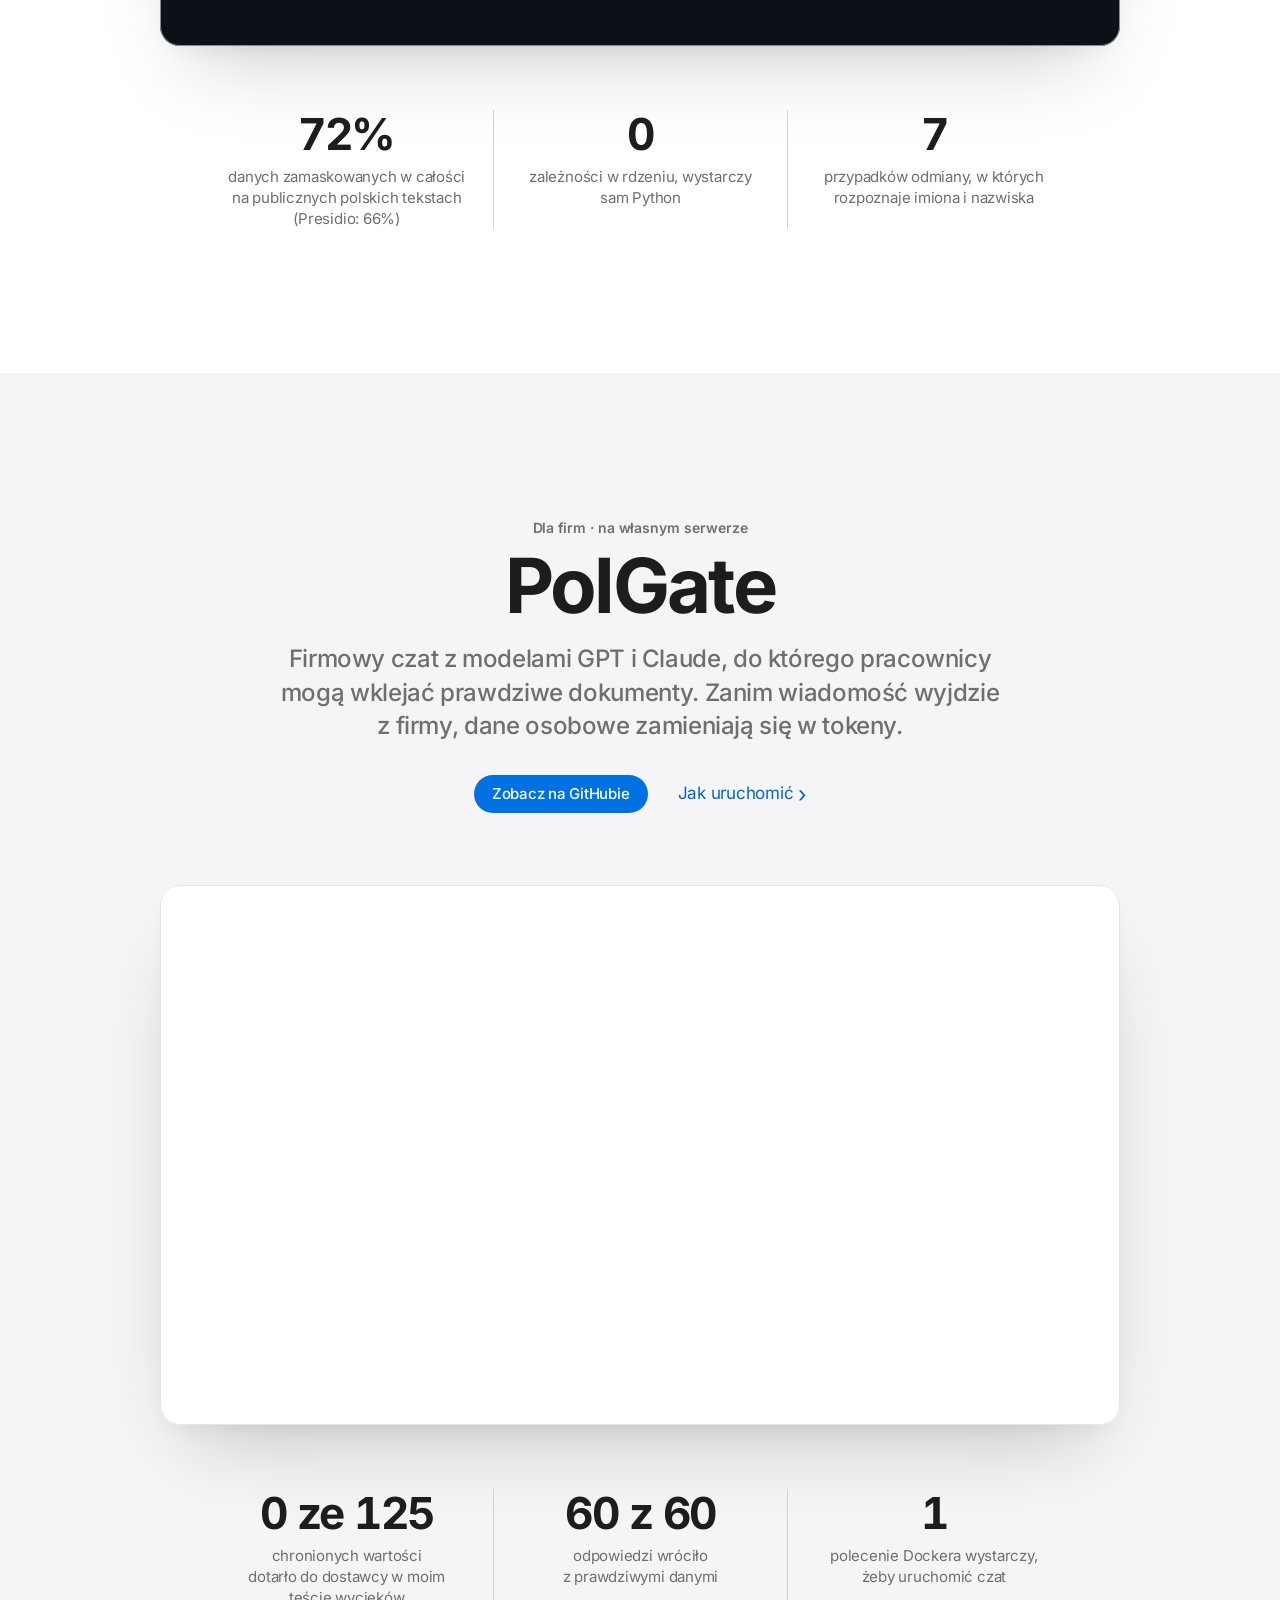
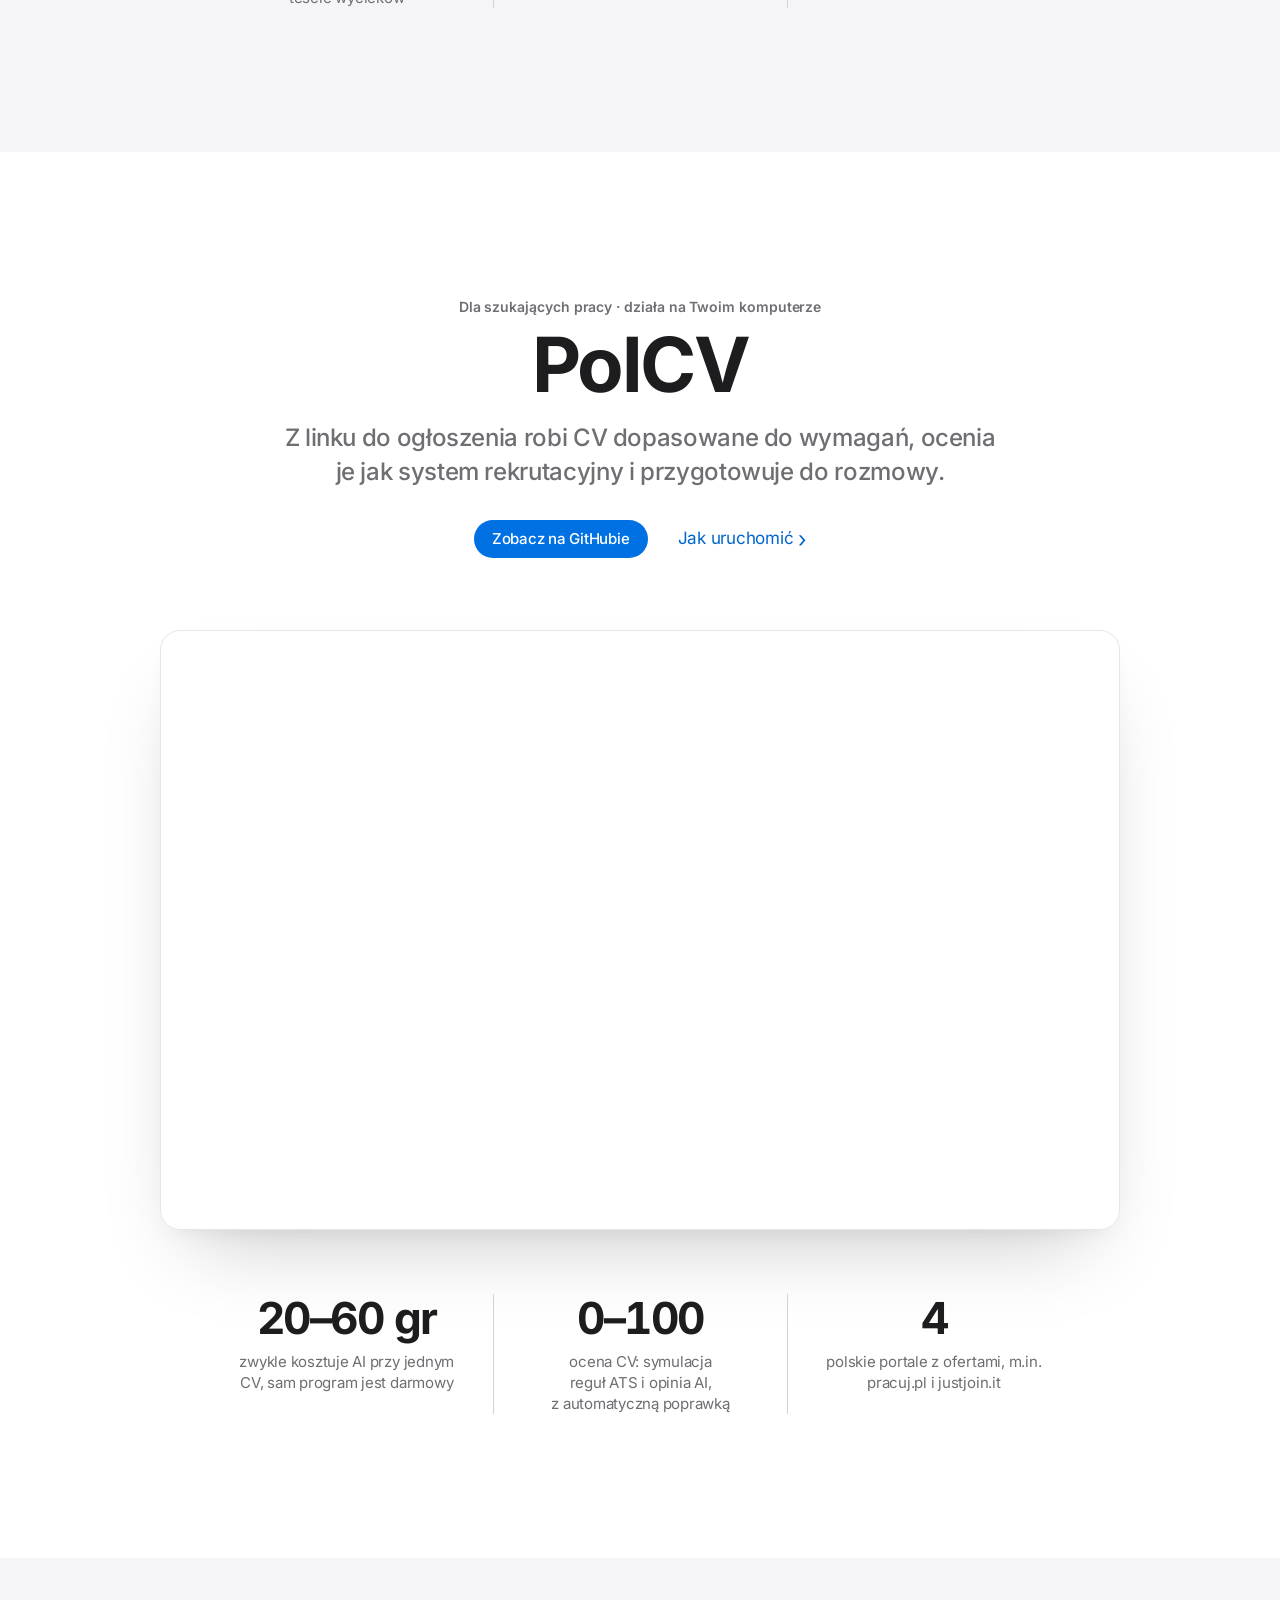
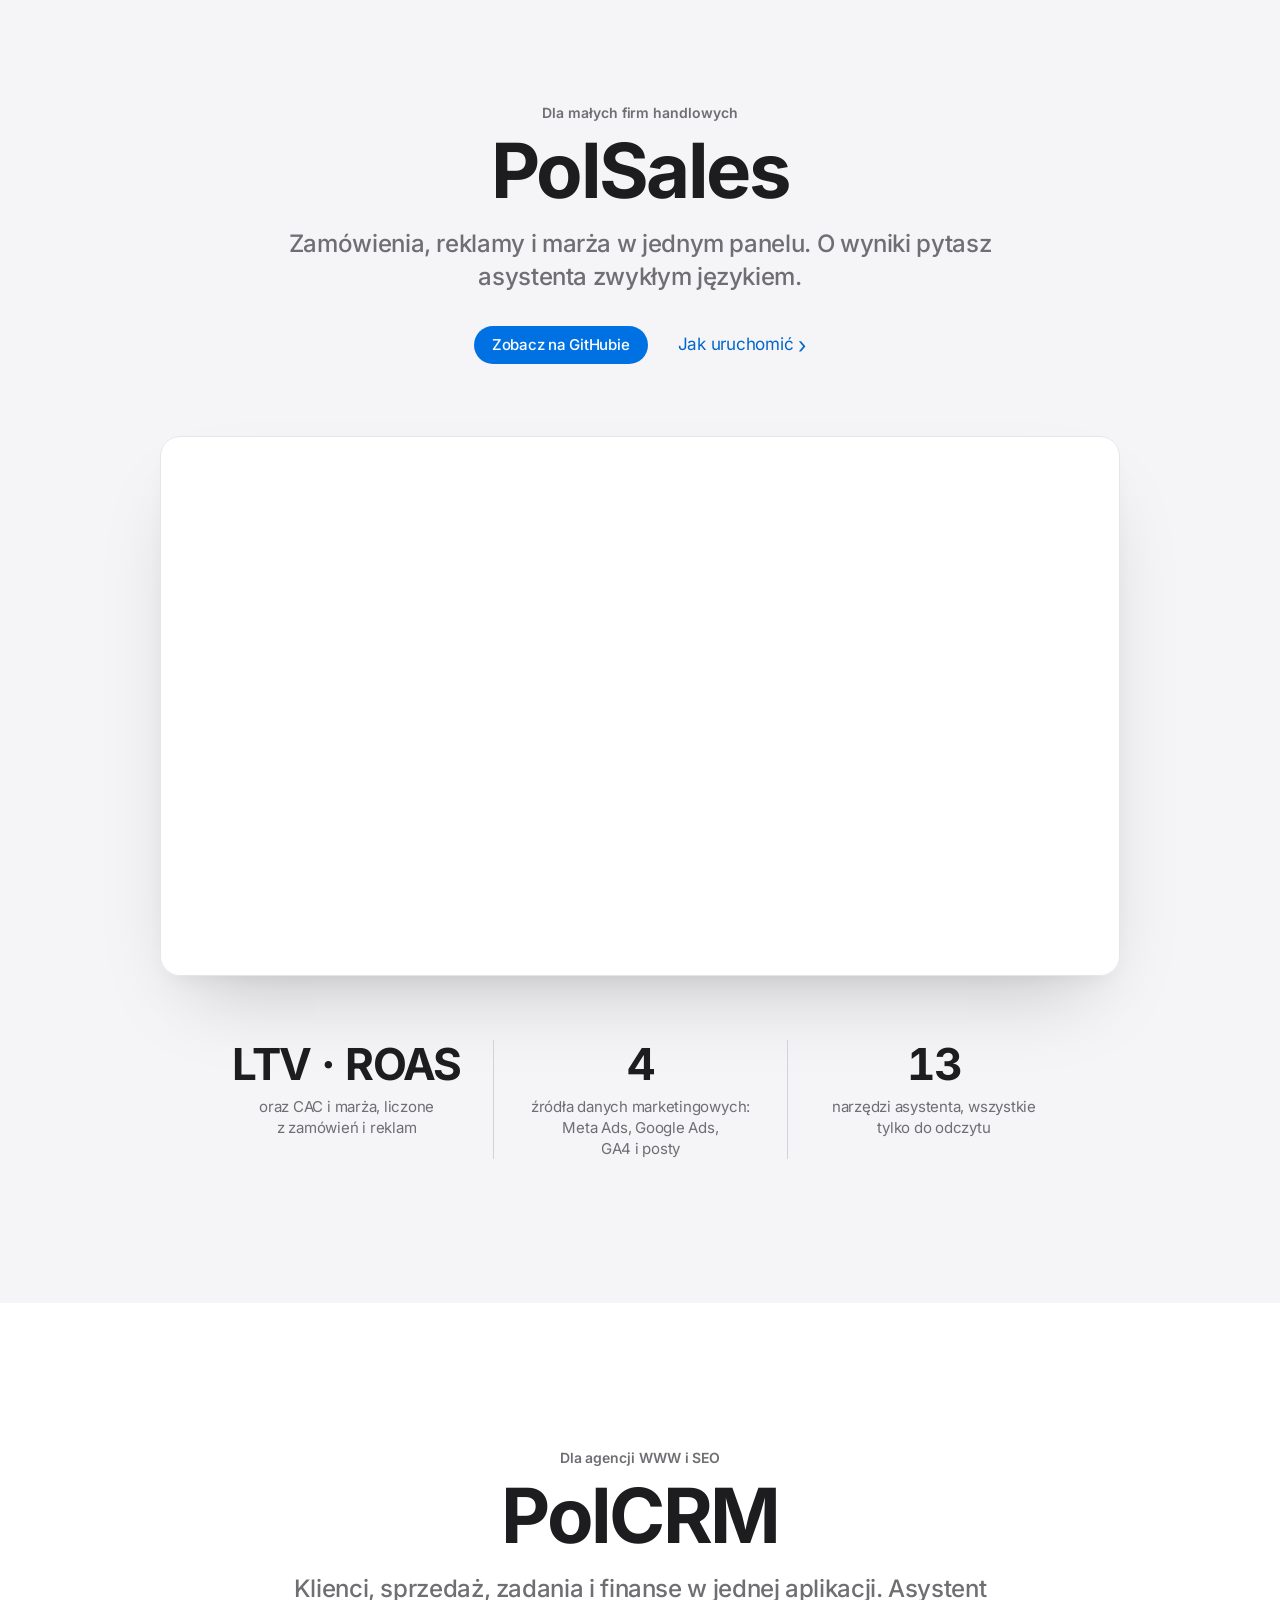
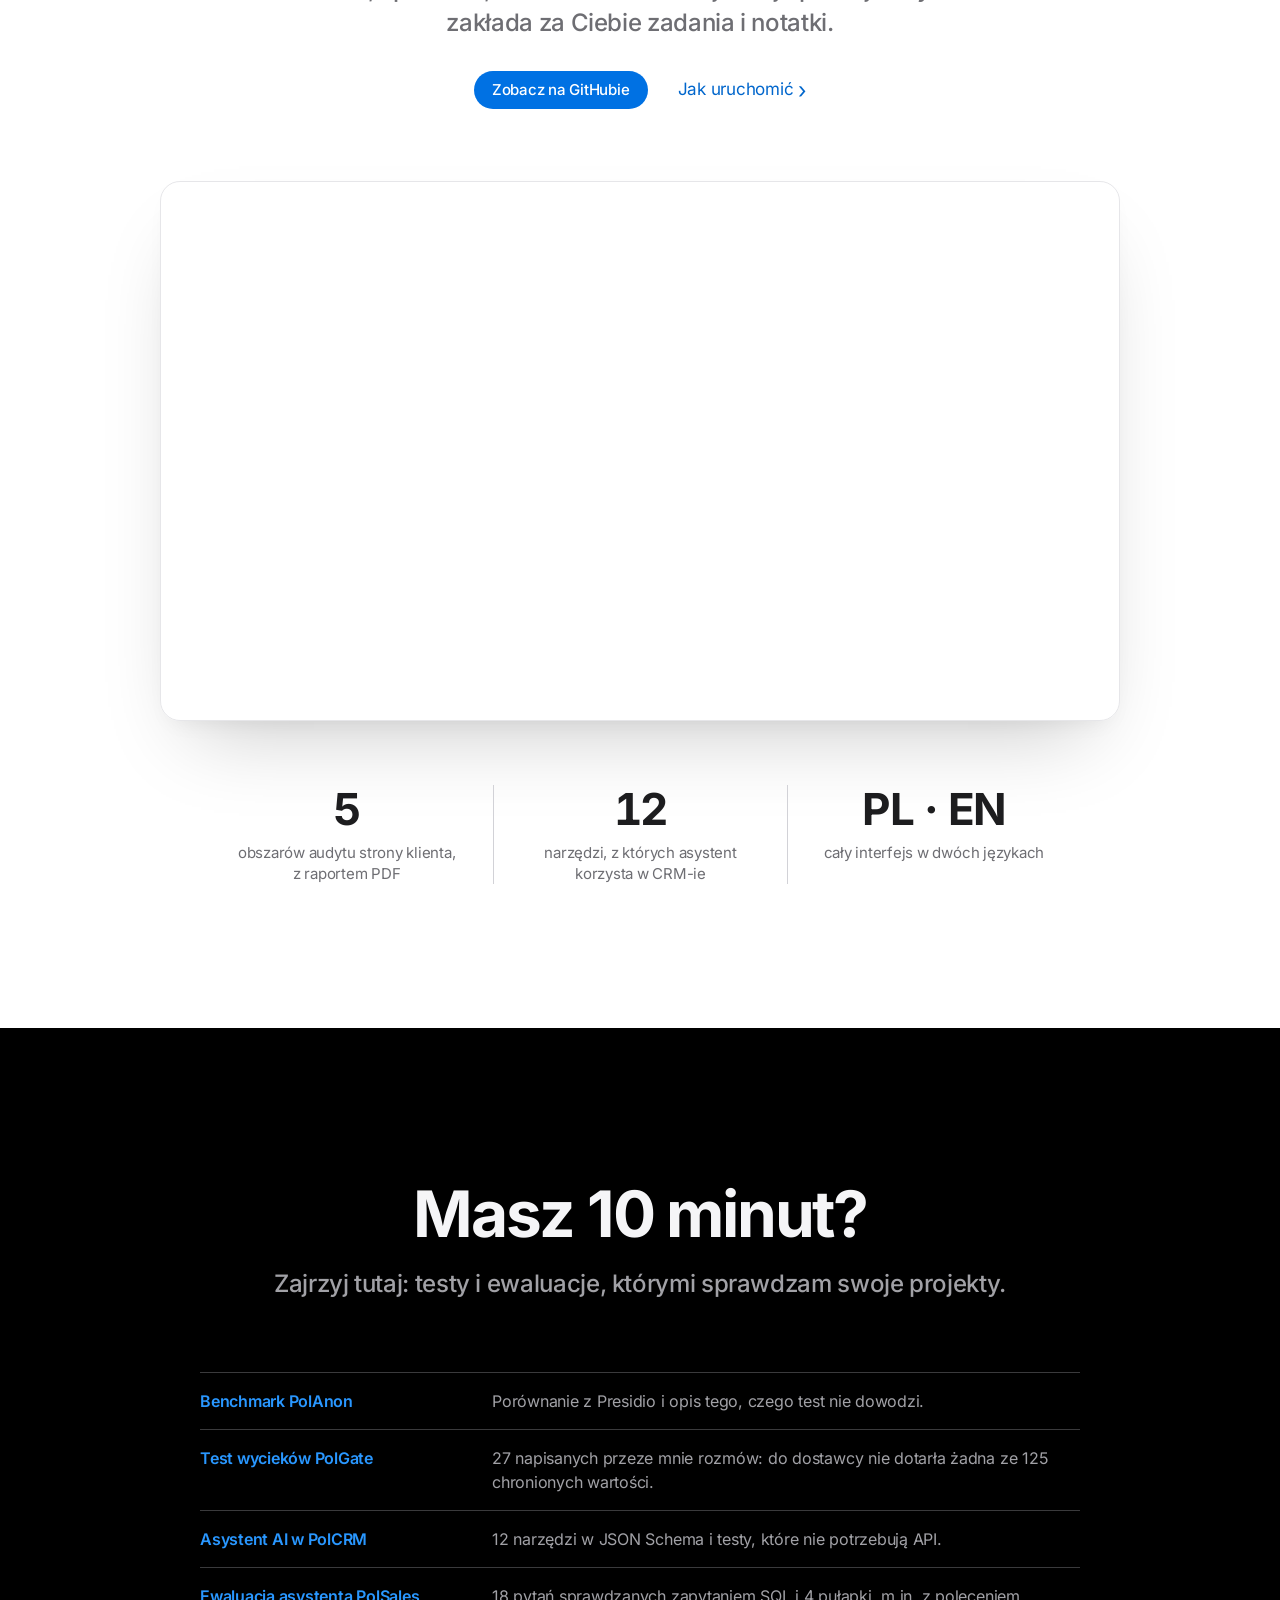
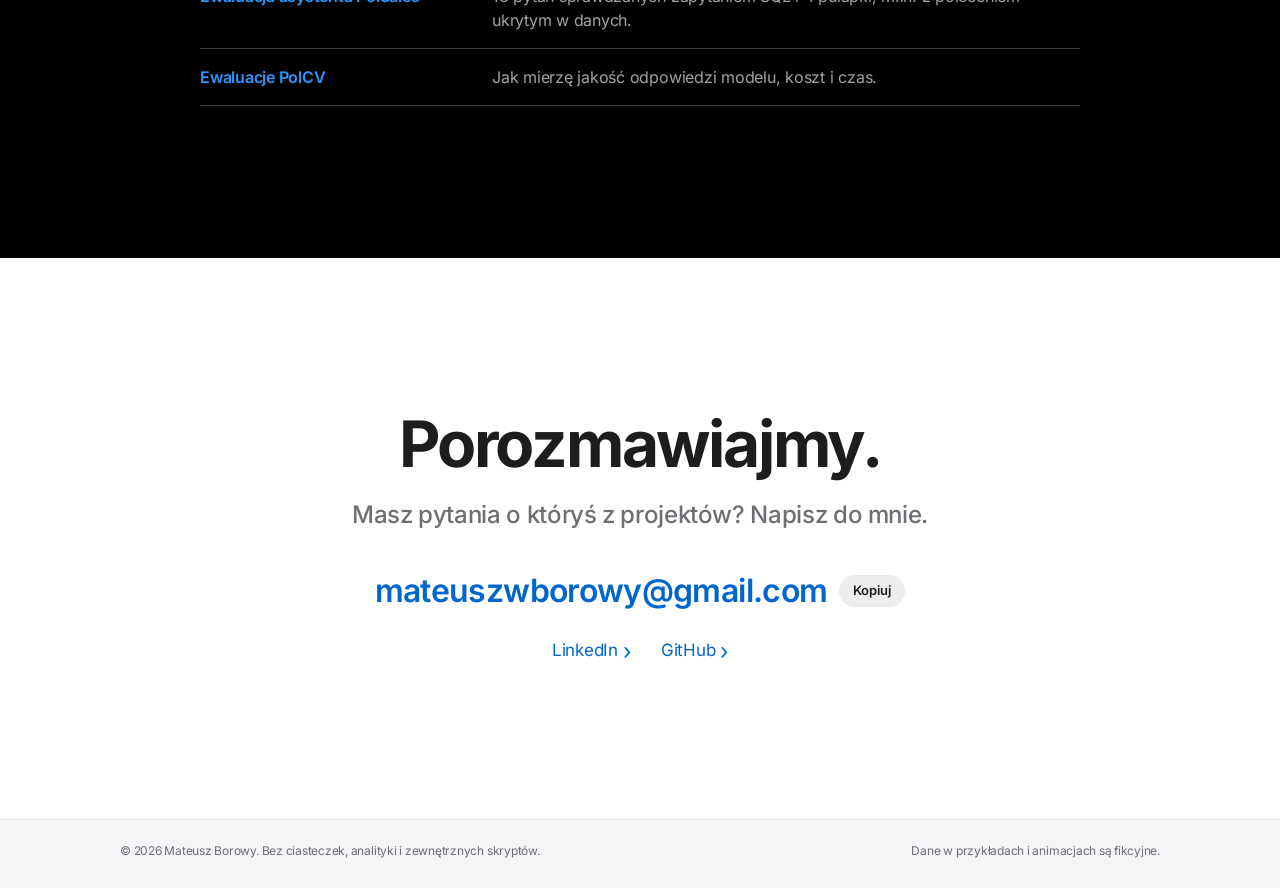
==== commit 25ab419b: "fix: match the site to the project repos PolAnon's benchmark now reads 72% with the model and 53% ru" ====
--- a/index.html
+++ b/index.html
@@ -52,8 +52,7 @@
         "name": "Mateusz Borowy",
         "url": "https://boromat.pl/",
         "sameAs": ["https://github.com/boromat", "https://www.linkedin.com/in/mateuszborowy/"],
-        "description": "Student Technologii kognitywnych i mediów społecznościowych na Politechnice Śląskiej. Buduje aplikacje z AI, które maskują dane osobowe.",
-        "affiliation": { "@type": "CollegeOrUniversity", "name": "Politechnika Śląska" },
+        "description": "Buduje aplikacje z AI, które maskują dane osobowe.",
         "knowsAbout": ["Python", "FastAPI", "Flask", "SQLAlchemy", "PostgreSQL", "React", "TypeScript", "Docker", "Maskowanie danych osobowych", "Aplikacje z LLM", "Tool calling", "Ewaluacje modeli AI"]
       },
       {
@@ -91,7 +90,7 @@
         "codeRepository": "https://github.com/boromat/polcv",
         "programmingLanguage": "TypeScript",
         "license": "https://opensource.org/licenses/MIT",
-        "description": "Aplikacja na komputer, która dopasowuje CV do konkretnego ogłoszenia o pracę na polskim rynku.",
+        "description": "Lokalna aplikacja w przeglądarce, która dopasowuje CV do konkretnego ogłoszenia o pracę na polskim rynku.",
         "author": { "@id": "https://boromat.pl/#person" }
       },
       {
@@ -110,7 +109,7 @@
         "codeRepository": "https://github.com/boromat/polcrm",
         "programmingLanguage": "Python",
         "license": "https://opensource.org/licenses/MIT",
-        "description": "CRM, lejek sprzedaży i finanse dla małej agencji WWW i SEO, z asystentem AI, który sam wykonuje zadania.",
+        "description": "CRM, lejek sprzedaży i finanse dla małej agencji WWW i SEO, z asystentem AI, który na prośbę zakłada zadania i notatki.",
         "author": { "@id": "https://boromat.pl/#person" }
       }
     ]
@@ -227,7 +226,7 @@
         <img src="assets/polanon-demo.pl.svg" width="960" height="500" loading="lazy" decoding="async" alt="PolAnon w terminalu: maskowanie polskiego tekstu w Pythonie i przywracanie odpowiedzi, bramka w Dockerze przed narzędziem i wyniki wobec Presidio.">
       </figure>
       <ul class="facts reveal">
-        <li><strong>71%</strong><span>danych zamaskowanych w&nbsp;całości na publicznych polskich tekstach (Presidio: 66%)</span></li>
+        <li><strong>72%</strong><span>danych zamaskowanych w&nbsp;całości na publicznych polskich tekstach (Presidio: 66%)</span></li>
         <li><strong>0</strong><span>zależności w&nbsp;rdzeniu, wystarczy sam Python</span></li>
         <li><strong>7</strong><span>przypadków odmiany, w&nbsp;których rozpoznaje imiona i&nbsp;nazwiska</span></li>
       </ul>
@@ -256,7 +255,7 @@
       <ul class="facts reveal">
         <li><strong>0 ze 125</strong><span>chronionych wartości dotarło do dostawcy w&nbsp;moim teście wycieków</span></li>
         <li><strong>60 z&nbsp;60</strong><span>odpowiedzi wróciło z&nbsp;prawdziwymi danymi</span></li>
-        <li><strong>1</strong><span>polecenie Dockera wystarczy, żeby uruchomić bramkę</span></li>
+        <li><strong>1</strong><span>polecenie Dockera wystarczy, żeby uruchomić czat</span></li>
       </ul>
     </div>
   </article>
@@ -264,7 +263,7 @@
   <article class="product" id="polcv" aria-labelledby="polcv-title">
     <div class="wrap">
       <header class="product-head reveal">
-        <p class="eyebrow">Dla szukających pracy · aplikacja na Windows</p>
+        <p class="eyebrow">Dla szukających pracy · działa na Twoim komputerze</p>
         <h3 class="product-name" id="polcv-title">PolCV</h3>
         <p class="tagline">Z&nbsp;linku do ogłoszenia robi CV dopasowane do wymagań, ocenia je jak system rekrutacyjny i&nbsp;przygotowuje do rozmowy.</p>
         <div class="cta-row">
@@ -316,7 +315,7 @@
       <header class="product-head reveal">
         <p class="eyebrow">Dla agencji WWW i&nbsp;SEO</p>
         <h3 class="product-name" id="polcrm-title">PolCRM</h3>
-        <p class="tagline">Klienci, sprzedaż, zadania i&nbsp;finanse w&nbsp;jednej aplikacji. Asystent sam zakłada zadania i&nbsp;notatki.</p>
+        <p class="tagline">Klienci, sprzedaż, zadania i&nbsp;finanse w&nbsp;jednej aplikacji. Asystent zakłada za Ciebie zadania i&nbsp;notatki.</p>
         <div class="cta-row">
           <a class="btn btn-small" href="https://github.com/boromat/polcrm" target="_blank" rel="noopener">Zobacz na GitHubie<span class="sr-only">: PolCRM</span></a>
           <a class="more" href="https://github.com/boromat/polcrm#uruchomienie-lokalnie" target="_blank" rel="noopener">Jak uruchomić<span class="sr-only"> PolCRM</span></a>
@@ -348,7 +347,7 @@
           <li><a href="https://github.com/boromat/polanon/blob/main/benchmarks/README.md" target="_blank" rel="noopener">Benchmark PolAnon</a><span>Porównanie z&nbsp;Presidio i&nbsp;opis tego, czego test nie dowodzi.</span></li>
           <li><a href="https://github.com/boromat/polgate/blob/main/evals/README.md" target="_blank" rel="noopener">Test wycieków PolGate</a><span>27 napisanych przeze mnie rozmów: do dostawcy nie dotarła żadna ze 125 chronionych wartości.</span></li>
           <li><a href="https://github.com/boromat/polcrm/blob/main/ai_assistant.py" target="_blank" rel="noopener">Asystent AI w&nbsp;PolCRM</a><span>12 narzędzi w&nbsp;JSON Schema i&nbsp;testy, które nie potrzebują API.</span></li>
-          <li><a href="https://github.com/boromat/polsales/blob/main/evals/README.md" target="_blank" rel="noopener">Ewaluacja asystenta PolSales</a><span>18 pytań sprawdzanych zapytaniem SQL i&nbsp;pułapki ze wstrzykniętym poleceniem.</span></li>
+          <li><a href="https://github.com/boromat/polsales/blob/main/evals/README.md" target="_blank" rel="noopener">Ewaluacja asystenta PolSales</a><span>18 pytań sprawdzanych zapytaniem SQL i&nbsp;4 pułapki, m.in. z&nbsp;poleceniem ukrytym w&nbsp;danych.</span></li>
           <li><a href="https://github.com/boromat/polcv/blob/main/evals/README.md" target="_blank" rel="noopener">Ewaluacje PolCV</a><span>Jak mierzę jakość odpowiedzi modelu, koszt i&nbsp;czas.</span></li>
       </ol>
     </div>
--- a/style.css
+++ b/style.css
@@ -709,7 +709,7 @@
 .cmp-fill.is-ours { background: var(--accent); opacity: 1; }
 .cmp-fill.w12 { width: 11.6%; }
 .cmp-fill.w66 { width: 66%; }
-.cmp-fill.w71 { width: 71%; }
+.cmp-fill.w72 { width: 72%; }
 .cmp-fill.w90 { width: 90%; }
 .cmp-fill.w100 { width: 100%; }
 .cmp figcaption { margin-top: 18px; font-size: 13px; line-height: 1.55; color: var(--text-2); }
